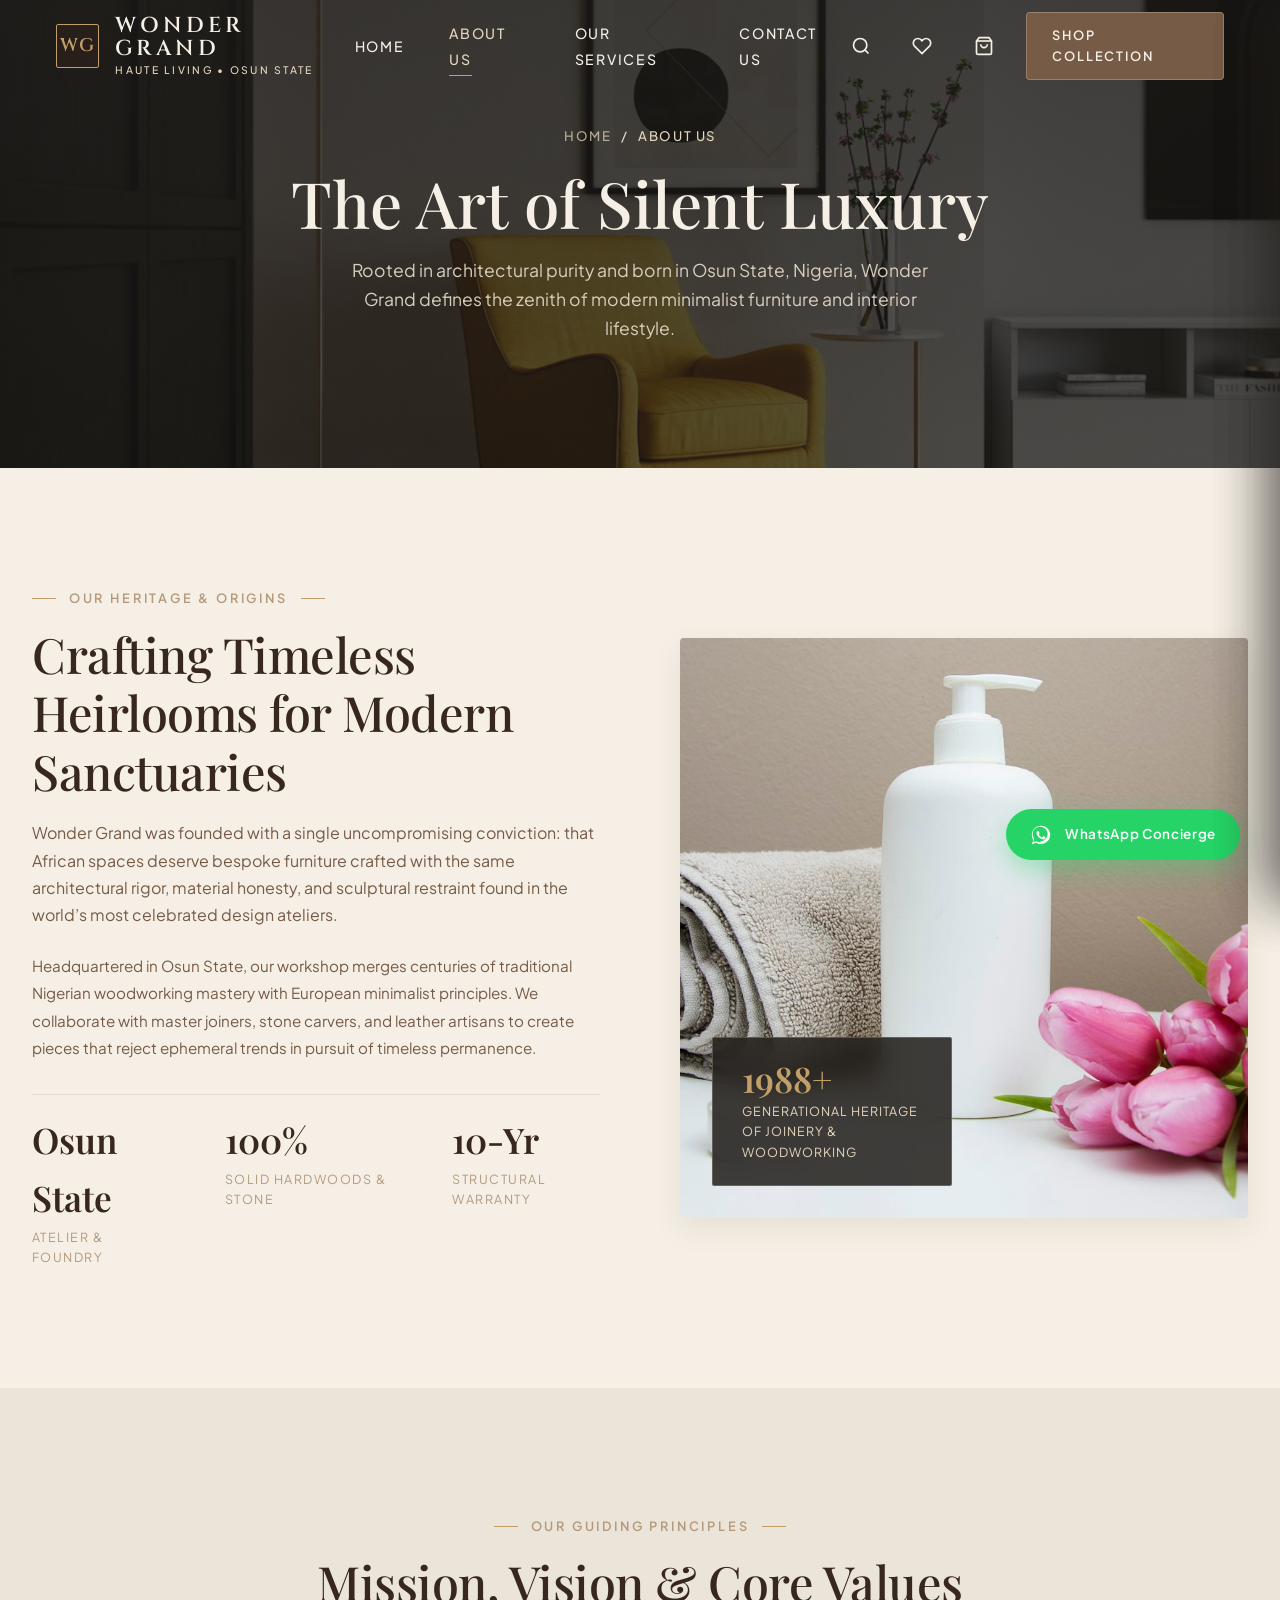
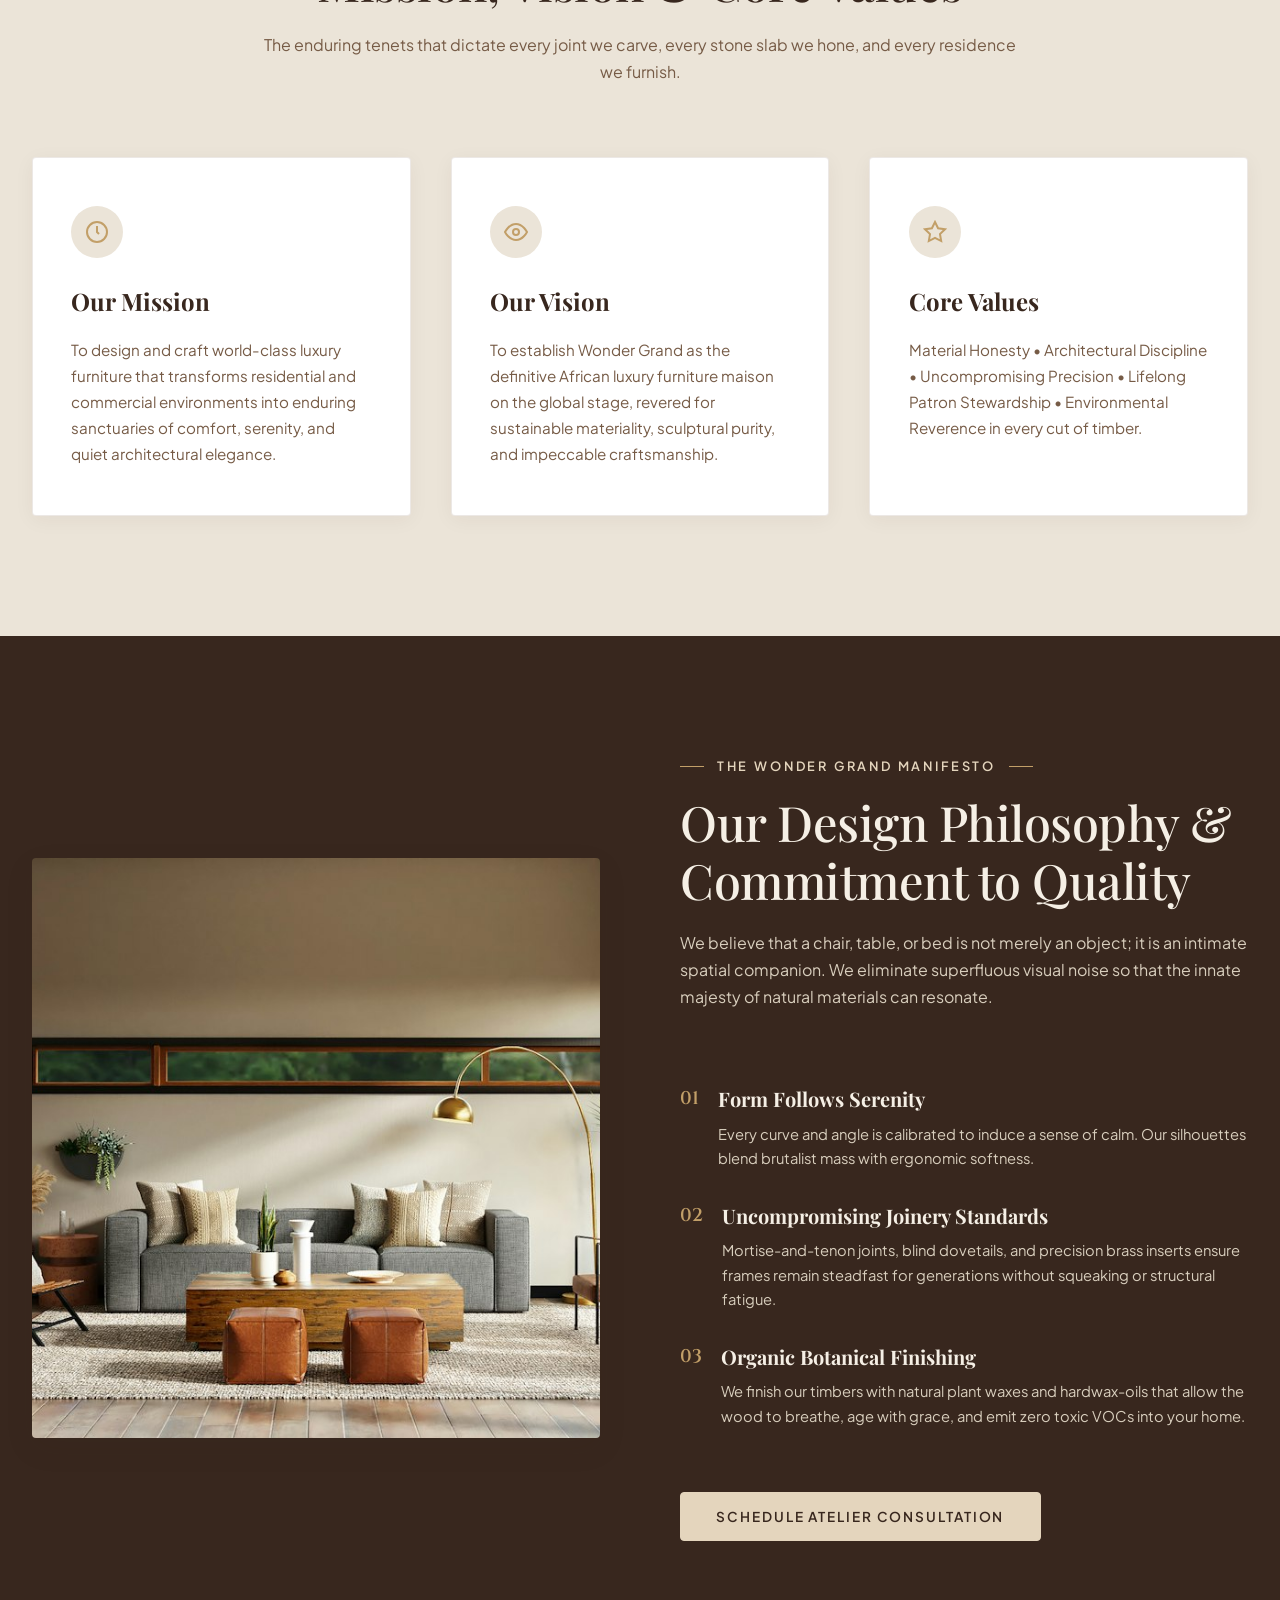
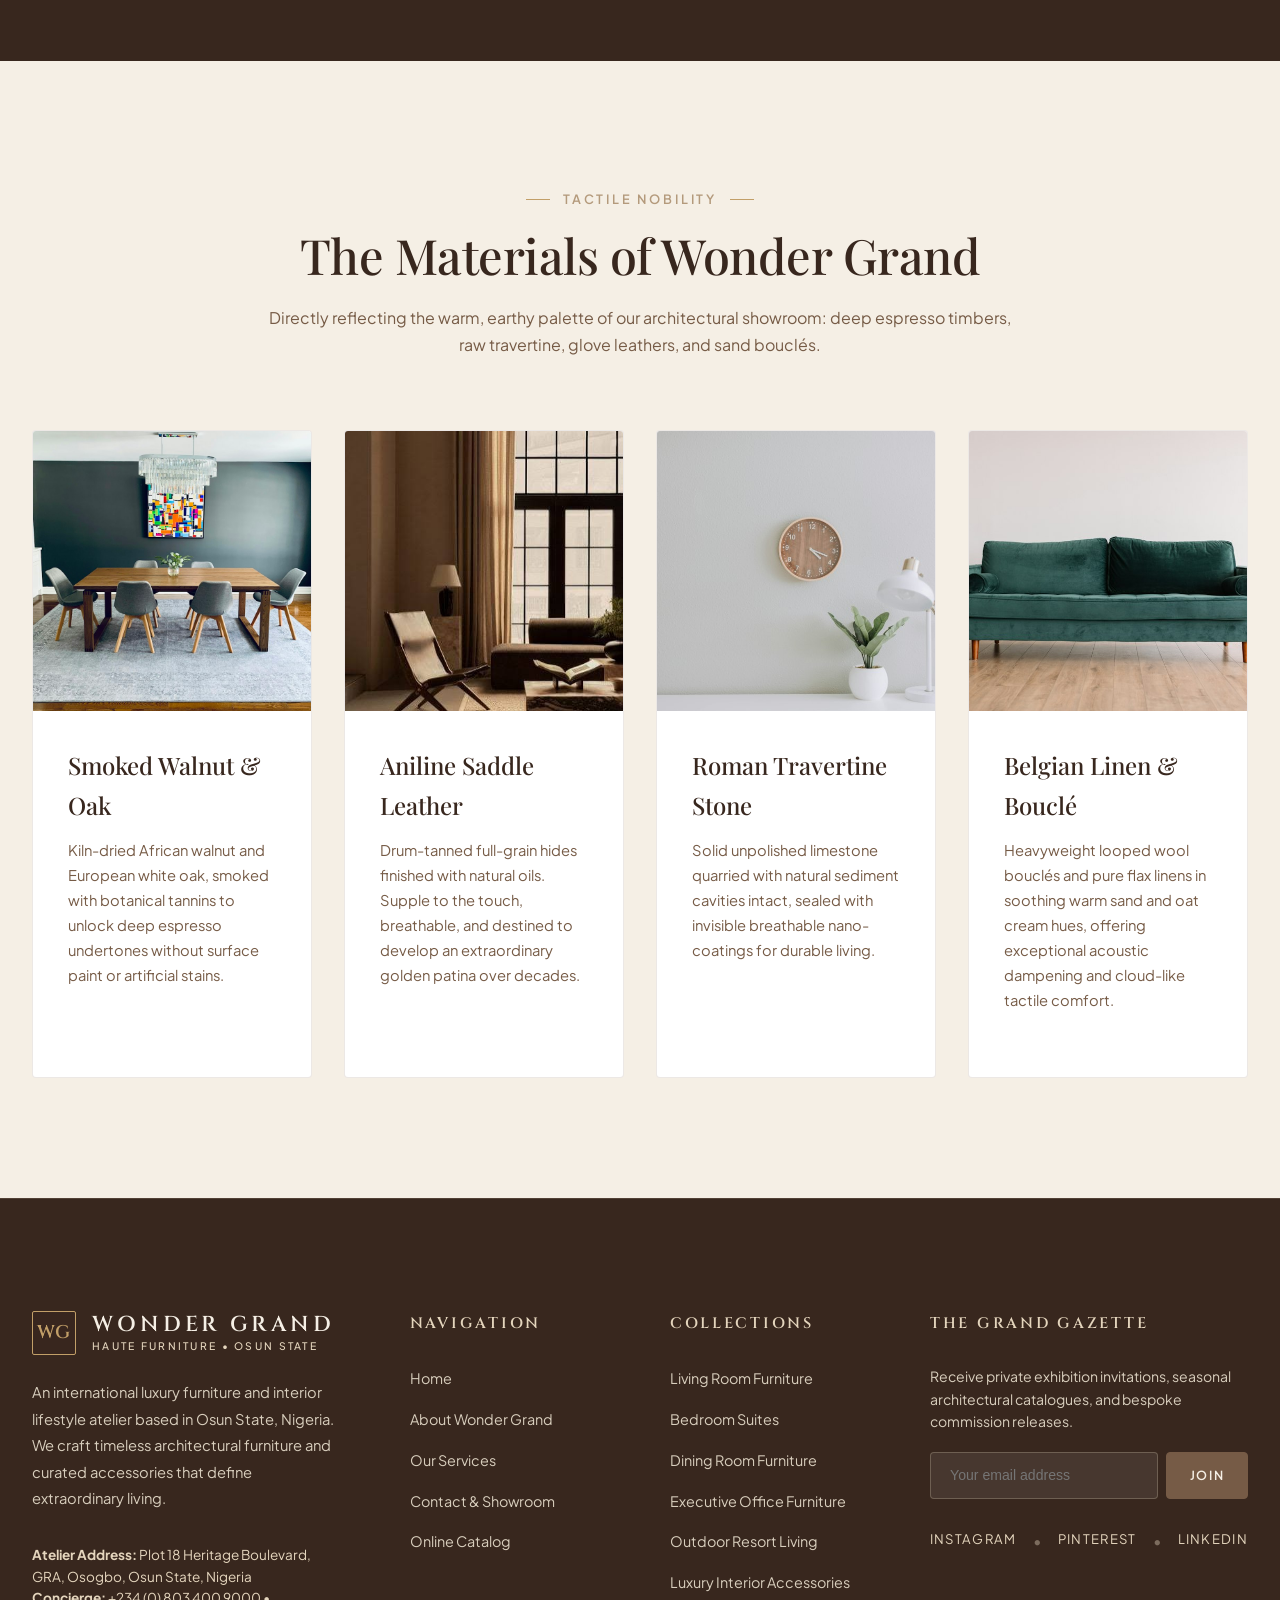
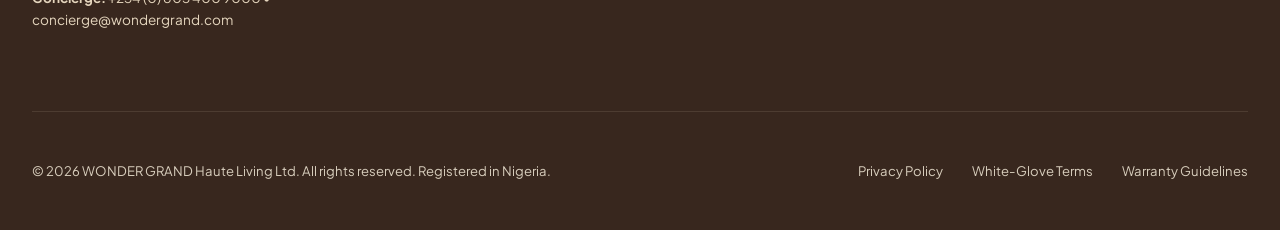
==== about.html @ 96a0f6b9 "Initial commit: Wonder Grand Luxury Furniture Website (Slider Revolution Hero, 4 Pages, Catalog & Ca" ====
<!DOCTYPE html>
<html lang="en">
<head>
  <meta charset="UTF-8">
  <meta name="viewport" content="width=device-width, initial-scale=1.0">
  <title>About Us — WONDER GRAND | Haute Furniture & Architectural Heritage</title>
  <meta name="description" content="Discover the story, heritage, and uncompromising design philosophy of Wonder Grand. Bespoke luxury furniture handcrafted in Osun State, Nigeria.">
  <link rel="preconnect" href="https://fonts.googleapis.com">
  <link rel="preconnect" href="https://fonts.gstatic.com" crossorigin>
  <link href="https://fonts.googleapis.com/css2?family=Cinzel:wght@400;500;600;700&family=Playfair+Display:ital,wght@0,400;0,500;0,600;0,700;1,400&family=Plus+Jakarta+Sans:wght@300;400;500;600;700&display=swap" rel="stylesheet">
  
  <!-- CSS Stylesheets -->
  <link rel="stylesheet" href="assets/css/variables.css">
  <link rel="stylesheet" href="assets/css/main.css">
  <link rel="stylesheet" href="assets/css/slider.css">
  <link rel="stylesheet" href="assets/css/components.css">
</head>
<body>

  <!-- ==========================================================================
       1. STICKY LUXURY NAVIGATION HEADER
       ========================================================================== -->
  <header class="header-main" id="siteHeader">
    <div class="header-inner">
      <!-- Brand Logo / Wordmark -->
      <a href="index.html" class="brand-logo" aria-label="Wonder Grand Luxury Living">
        <div class="brand-monogram">WG</div>
        <div class="brand-text">
          <span class="brand-name">WONDER GRAND</span>
          <span class="brand-sub">HAUTE LIVING • OSUN STATE</span>
        </div>
      </a>

      <!-- Desktop Navigation Links -->
      <nav class="nav-menu" aria-label="Primary Navigation">
        <ul class="nav-links">
          <li><a href="index.html" class="nav-link">Home</a></li>
          <li><a href="about.html" class="nav-link active">About Us</a></li>
          <li><a href="services.html" class="nav-link">Our Services</a></li>
          <li><a href="contact.html" class="nav-link">Contact Us</a></li>
        </ul>
      </nav>

      <!-- Action Utilities -->
      <div class="nav-actions">
        <!-- Search Trigger -->
        <button class="nav-icon-btn open-search-btn" aria-label="Search Collections">
          <svg viewBox="0 0 24 24" width="20" height="20" fill="none" stroke="currentColor" stroke-width="2">
            <circle cx="11" cy="11" r="8"></circle>
            <line x1="21" y1="21" x2="16.65" y2="16.65"></line>
          </svg>
        </button>

        <!-- Wishlist Drawer Trigger -->
        <button class="nav-icon-btn open-wishlist-btn" aria-label="View Wishlist">
          <svg viewBox="0 0 24 24" width="20" height="20" fill="none" stroke="currentColor" stroke-width="2">
            <path d="M20.84 4.61a5.5 5.5 0 0 0-7.78 0L12 5.67l-1.06-1.06a5.5 5.5 0 0 0-7.78 7.78l1.06 1.06L12 21.23l7.78-7.78 1.06-1.06a5.5 5.5 0 0 0 0-7.78z"></path>
          </svg>
          <span class="nav-badge-count wishlist-count-badge">0</span>
        </button>

        <!-- Shopping Cart Drawer Trigger -->
        <button class="nav-icon-btn open-cart-btn" aria-label="View Shopping Cart">
          <svg viewBox="0 0 24 24" width="20" height="20" fill="none" stroke="currentColor" stroke-width="2">
            <path d="M6 2L3 6v14a2 2 0 0 0 2 2h14a2 2 0 0 0 2-2V6l-3-4z"></path>
            <line x1="3" y1="6" x2="21" y2="6"></line>
            <path d="M16 10a4 4 0 0 1-8 0"></path>
          </svg>
          <span class="nav-badge-count cart-count-badge">0</span>
        </button>

        <!-- Shop Collection CTA Button -->
        <a href="index.html#collectionsSection" class="btn-header-cta">
          Shop Collection
        </a>

        <!-- Mobile Menu Toggle Button -->
        <button class="mobile-menu-toggle" aria-label="Toggle Navigation Menu">
          <svg viewBox="0 0 24 24" width="24" height="24" fill="none" stroke="currentColor" stroke-width="2">
            <line x1="3" y1="12" x2="21" y2="12"></line>
            <line x1="3" y1="6" x2="21" y2="6"></line>
            <line x1="3" y1="18" x2="21" y2="18"></line>
          </svg>
        </button>
      </div>
    </div>
  </header>

  <!-- ==========================================================================
       2. EDITORIAL PAGE BANNER
       ========================================================================== -->
  <section class="page-banner">
    <img src="assets/images/about-atelier.jpg" alt="Wonder Grand Interior Design Atelier" class="page-banner-bg">
    <div class="page-banner-overlay"></div>
    <div class="page-banner-content">
      <div class="breadcrumb-nav">
        <a href="index.html">Home</a>
        <span>/</span>
        <span>About Us</span>
      </div>
      <h1 class="page-banner-title">The Art of Silent Luxury</h1>
      <p class="page-banner-desc">
        Rooted in architectural purity and born in Osun State, Nigeria, Wonder Grand defines the zenith of modern minimalist furniture and interior lifestyle.
      </p>
    </div>
  </section>

  <!-- ==========================================================================
       3. OUR BRAND STORY & WHO WE ARE
       ========================================================================== -->
  <section class="section-padding bg-cream">
    <div class="container">
      <div class="split-feature-grid">
        <div class="split-feature-content">
          <span class="section-eyebrow">OUR HERITAGE & ORIGINS</span>
          <h2 class="section-title">Crafting Timeless Heirlooms for Modern Sanctuaries</h2>
          <p class="section-subtitle" style="margin-bottom: 1.5rem;">
            Wonder Grand was founded with a single uncompromising conviction: that African spaces deserve bespoke furniture crafted with the same architectural rigor, material honesty, and sculptural restraint found in the world’s most celebrated design ateliers.
          </p>
          <p style="font-size: 0.95rem; line-height: 1.8; color: var(--text-secondary); margin-bottom: 2rem;">
            Headquartered in Osun State, our workshop merges centuries of traditional Nigerian woodworking mastery with European minimalist principles. We collaborate with master joiners, stone carvers, and leather artisans to create pieces that reject ephemeral trends in pursuit of timeless permanence.
          </p>
          <div style="display: flex; gap: 3rem; padding-top: 1rem; border-top: 1px solid var(--border-light);">
            <div>
              <div style="font-family: var(--font-serif); font-size: 2.2rem; font-weight: 600; color: var(--color-espresso);">Osun State</div>
              <div style="font-size: 0.78rem; text-transform: uppercase; letter-spacing: 0.12em; color: var(--color-taupe);">Atelier & Foundry</div>
            </div>
            <div>
              <div style="font-family: var(--font-serif); font-size: 2.2rem; font-weight: 600; color: var(--color-espresso);">100%</div>
              <div style="font-size: 0.78rem; text-transform: uppercase; letter-spacing: 0.12em; color: var(--color-taupe);">Solid Hardwoods & Stone</div>
            </div>
            <div>
              <div style="font-family: var(--font-serif); font-size: 2.2rem; font-weight: 600; color: var(--color-espresso);">10-Yr</div>
              <div style="font-size: 0.78rem; text-transform: uppercase; letter-spacing: 0.12em; color: var(--color-taupe);">Structural Warranty</div>
            </div>
          </div>
        </div>

        <div class="split-feature-img-box">
          <img src="assets/images/about-craft.jpg" alt="Master Craftsman Working on Solid Timber" class="split-feature-img">
          <div class="feature-floating-badge">
            <div class="badge-number">1988+</div>
            <div class="badge-text">Generational Heritage of Joinery & Woodworking</div>
          </div>
        </div>
      </div>
    </div>
  </section>

  <!-- ==========================================================================
       4. MISSION, VISION & CORE VALUES
       ========================================================================== -->
  <section class="section-padding bg-sand">
    <div class="container">
      <div class="section-header-editorial">
        <span class="section-eyebrow">OUR GUIDING PRINCIPLES</span>
        <h2 class="section-title">Mission, Vision & Core Values</h2>
        <p class="section-subtitle">
          The enduring tenets that dictate every joint we carve, every stone slab we hone, and every residence we furnish.
        </p>
      </div>

      <div style="display: grid; grid-template-columns: repeat(auto-fit, minmax(320px, 1fr)); gap: 2.5rem;">
        <!-- Card 1: Our Mission -->
        <div style="background: var(--bg-card); padding: 3rem 2.4rem; border-radius: var(--radius-sm); border: 1px solid var(--border-light); box-shadow: var(--shadow-subtle);">
          <div style="width: 52px; height: 52px; border-radius: 50%; background: var(--bg-secondary); display: flex; align-items: center; justify-content: center; color: var(--accent-gold); margin-bottom: 1.5rem;">
            <svg viewBox="0 0 24 24" width="24" height="24" fill="none" stroke="currentColor" stroke-width="2">
              <circle cx="12" cy="12" r="10"></circle>
              <polyline points="12 6 12 12 14 14"></polyline>
            </svg>
          </div>
          <h3 style="font-family: var(--font-serif); font-size: 1.5rem; color: var(--color-espresso); margin-bottom: 1rem;">Our Mission</h3>
          <p style="font-size: 0.95rem; line-height: 1.7; color: var(--text-secondary);">
            To design and craft world-class luxury furniture that transforms residential and commercial environments into enduring sanctuaries of comfort, serenity, and quiet architectural elegance.
          </p>
        </div>

        <!-- Card 2: Our Vision -->
        <div style="background: var(--bg-card); padding: 3rem 2.4rem; border-radius: var(--radius-sm); border: 1px solid var(--border-light); box-shadow: var(--shadow-subtle);">
          <div style="width: 52px; height: 52px; border-radius: 50%; background: var(--bg-secondary); display: flex; align-items: center; justify-content: center; color: var(--accent-gold); margin-bottom: 1.5rem;">
            <svg viewBox="0 0 24 24" width="24" height="24" fill="none" stroke="currentColor" stroke-width="2">
              <path d="M1 12s4-8 11-8 11 8 11 8-4 8-11 8-11-8-11-8z"></path>
              <circle cx="12" cy="12" r="3"></circle>
            </svg>
          </div>
          <h3 style="font-family: var(--font-serif); font-size: 1.5rem; color: var(--color-espresso); margin-bottom: 1rem;">Our Vision</h3>
          <p style="font-size: 0.95rem; line-height: 1.7; color: var(--text-secondary);">
            To establish Wonder Grand as the definitive African luxury furniture maison on the global stage, revered for sustainable materiality, sculptural purity, and impeccable craftsmanship.
          </p>
        </div>

        <!-- Card 3: Our Core Values -->
        <div style="background: var(--bg-card); padding: 3rem 2.4rem; border-radius: var(--radius-sm); border: 1px solid var(--border-light); box-shadow: var(--shadow-subtle);">
          <div style="width: 52px; height: 52px; border-radius: 50%; background: var(--bg-secondary); display: flex; align-items: center; justify-content: center; color: var(--accent-gold); margin-bottom: 1.5rem;">
            <svg viewBox="0 0 24 24" width="24" height="24" fill="none" stroke="currentColor" stroke-width="2">
              <polygon points="12 2 15.09 8.26 22 9.27 17 14.14 18.18 21.02 12 17.77 5.82 21.02 7 14.14 2 9.27 8.91 8.26 12 2"></polygon>
            </svg>
          </div>
          <h3 style="font-family: var(--font-serif); font-size: 1.5rem; color: var(--color-espresso); margin-bottom: 1rem;">Core Values</h3>
          <p style="font-size: 0.95rem; line-height: 1.7; color: var(--text-secondary);">
            Material Honesty • Architectural Discipline • Uncompromising Precision • Lifelong Patron Stewardship • Environmental Reverence in every cut of timber.
          </p>
        </div>
      </div>
    </div>
  </section>

  <!-- ==========================================================================
       5. DESIGN PHILOSOPHY & COMMITMENT TO QUALITY
       ========================================================================== -->
  <section class="section-padding bg-espresso">
    <div class="container">
      <div class="split-feature-grid">
        <div class="split-feature-img-box">
          <img src="assets/images/about-materials.jpg" alt="Wonder Grand Natural Material Textures" class="split-feature-img">
        </div>

        <div class="split-feature-content">
          <span class="section-eyebrow" style="color: var(--color-sand);">THE WONDER GRAND MANIFESTO</span>
          <h2 class="section-title" style="color: var(--color-cream);">Our Design Philosophy & Commitment to Quality</h2>
          <p class="section-subtitle" style="color: var(--text-light-muted); margin-bottom: 2rem;">
            We believe that a chair, table, or bed is not merely an object; it is an intimate spatial companion. We eliminate superfluous visual noise so that the innate majesty of natural materials can resonate.
          </p>

          <div class="feature-pillars-list">
            <div class="pillar-item">
              <span class="pillar-num">01</span>
              <div>
                <h4 class="pillar-title" style="color: var(--color-cream);">Form Follows Serenity</h4>
                <p class="pillar-desc" style="color: var(--text-light-muted);">
                  Every curve and angle is calibrated to induce a sense of calm. Our silhouettes blend brutalist mass with ergonomic softness.
                </p>
              </div>
            </div>

            <div class="pillar-item">
              <span class="pillar-num">02</span>
              <div>
                <h4 class="pillar-title" style="color: var(--color-cream);">Uncompromising Joinery Standards</h4>
                <p class="pillar-desc" style="color: var(--text-light-muted);">
                  Mortise-and-tenon joints, blind dovetails, and precision brass inserts ensure frames remain steadfast for generations without squeaking or structural fatigue.
                </p>
              </div>
            </div>

            <div class="pillar-item">
              <span class="pillar-num">03</span>
              <div>
                <h4 class="pillar-title" style="color: var(--color-cream);">Organic Botanical Finishing</h4>
                <p class="pillar-desc" style="color: var(--text-light-muted);">
                  We finish our timbers with natural plant waxes and hardwax-oils that allow the wood to breathe, age with grace, and emit zero toxic VOCs into your home.
                </p>
              </div>
            </div>
          </div>

          <div style="margin-top: 1.5rem;">
            <button class="btn btn-sand trigger-consultation-btn" data-service="Private Atelier Tour & Consultation">
              Schedule Atelier Consultation
            </button>
          </div>
        </div>
      </div>
    </div>
  </section>

  <!-- ==========================================================================
       6. CRAFTSMANSHIP & MATERIALS ATLAS
       ========================================================================== -->
  <section class="section-padding bg-cream">
    <div class="container-wide">
      <div class="section-header-editorial">
        <span class="section-eyebrow">TACTILE NOBILITY</span>
        <h2 class="section-title">The Materials of Wonder Grand</h2>
        <p class="section-subtitle">
          Directly reflecting the warm, earthy palette of our architectural showroom: deep espresso timbers, raw travertine, glove leathers, and sand bouclés.
        </p>
      </div>

      <div style="display: grid; grid-template-columns: repeat(auto-fit, minmax(280px, 1fr)); gap: 2rem;">
        <div class="service-card">
          <div class="service-img-wrap">
            <img src="assets/images/prod-oak-dining-table.jpg" alt="Smoked Walnut & Oak" class="service-img">
          </div>
          <div class="service-body">
            <h3 class="service-title">Smoked Walnut & Oak</h3>
            <p class="service-desc">
              Kiln-dried African walnut and European white oak, smoked with botanical tannins to unlock deep espresso undertones without surface paint or artificial stains.
            </p>
          </div>
        </div>

        <div class="service-card">
          <div class="service-img-wrap">
            <img src="assets/images/wonder-grand-hero-1.jpg" alt="Italian Full-Grain Saddle Leather" class="service-img">
          </div>
          <div class="service-body">
            <h3 class="service-title">Aniline Saddle Leather</h3>
            <p class="service-desc">
              Drum-tanned full-grain hides finished with natural oils. Supple to the touch, breathable, and destined to develop an extraordinary golden patina over decades.
            </p>
          </div>
        </div>

        <div class="service-card">
          <div class="service-img-wrap">
            <img src="assets/images/prod-travertine-table.jpg" alt="Monolithic Roman Travertine" class="service-img">
          </div>
          <div class="service-body">
            <h3 class="service-title">Roman Travertine Stone</h3>
            <p class="service-desc">
              Solid unpolished limestone quarried with natural sediment cavities intact, sealed with invisible breathable nano-coatings for durable living.
            </p>
          </div>
        </div>

        <div class="service-card">
          <div class="service-img-wrap">
            <img src="assets/images/prod-boucle-sofa.jpg" alt="Textural Bouclé & Belgian Linen" class="service-img">
          </div>
          <div class="service-body">
            <h3 class="service-title">Belgian Linen & Bouclé</h3>
            <p class="service-desc">
              Heavyweight looped wool bouclés and pure flax linens in soothing warm sand and oat cream hues, offering exceptional acoustic dampening and cloud-like tactile comfort.
            </p>
          </div>
        </div>
      </div>
    </div>
  </section>

  <!-- ==========================================================================
       7. GLOBAL FOOTER
       ========================================================================== -->
  <footer class="footer-main">
    <div class="container-wide">
      <div class="footer-top">
        <div class="footer-col-brand">
          <a href="index.html" class="brand-logo" style="margin-bottom: 1.5rem;">
            <div class="brand-monogram">WG</div>
            <div class="brand-text">
              <span class="brand-name" style="color: var(--color-cream);">WONDER GRAND</span>
              <span class="brand-sub">HAUTE FURNITURE • OSUN STATE</span>
            </div>
          </a>
          <p class="footer-desc">
            An international luxury furniture and interior lifestyle atelier based in Osun State, Nigeria. We craft timeless architectural furniture and curated accessories that define extraordinary living.
          </p>
          <div style="font-size: 0.85rem; color: var(--color-sand); line-height: 1.6;">
            <strong>Atelier Address:</strong> Plot 18 Heritage Boulevard, GRA, Osogbo, Osun State, Nigeria<br>
            <strong>Concierge:</strong> +234 (0) 803 400 9000 • concierge@wondergrand.com
          </div>
        </div>

        <div>
          <h4 class="footer-heading">Navigation</h4>
          <ul class="footer-links">
            <li><a href="index.html">Home</a></li>
            <li><a href="about.html">About Wonder Grand</a></li>
            <li><a href="services.html">Our Services</a></li>
            <li><a href="contact.html">Contact & Showroom</a></li>
            <li><a href="index.html#collectionsSection">Online Catalog</a></li>
          </ul>
        </div>

        <div>
          <h4 class="footer-heading">Collections</h4>
          <ul class="footer-links">
            <li><a href="index.html#collectionsSection">Living Room Furniture</a></li>
            <li><a href="index.html#collectionsSection">Bedroom Suites</a></li>
            <li><a href="index.html#collectionsSection">Dining Room Furniture</a></li>
            <li><a href="index.html#collectionsSection">Executive Office Furniture</a></li>
            <li><a href="index.html#collectionsSection">Outdoor Resort Living</a></li>
            <li><a href="index.html#collectionsSection">Luxury Interior Accessories</a></li>
          </ul>
        </div>

        <div>
          <h4 class="footer-heading">The Grand Gazette</h4>
          <p style="font-size: 0.88rem; color: var(--text-light-muted); margin-bottom: 1rem; line-height: 1.6;">
            Receive private exhibition invitations, seasonal architectural catalogues, and bespoke commission releases.
          </p>
          <form class="footer-newsletter-form">
            <input type="email" placeholder="Your email address" class="footer-input" required>
            <button type="submit" class="btn btn-sm btn-walnut" style="padding: 0 1.4rem;">Join</button>
          </form>
          <div style="margin-top: 1.8rem; display: flex; gap: 1rem;">
            <a href="https://instagram.com" target="_blank" rel="noopener" style="color: var(--color-sand); font-size: 0.82rem; text-transform: uppercase; letter-spacing: 0.1em;">Instagram</a>
            <span style="color: rgba(228, 213, 189, 0.4);">•</span>
            <a href="https://pinterest.com" target="_blank" rel="noopener" style="color: var(--color-sand); font-size: 0.82rem; text-transform: uppercase; letter-spacing: 0.1em;">Pinterest</a>
            <span style="color: rgba(228, 213, 189, 0.4);">•</span>
            <a href="https://linkedin.com" target="_blank" rel="noopener" style="color: var(--color-sand); font-size: 0.82rem; text-transform: uppercase; letter-spacing: 0.1em;">LinkedIn</a>
          </div>
        </div>
      </div>

      <div class="footer-bottom">
        <div>
          © 2026 WONDER GRAND Haute Living Ltd. All rights reserved. Registered in Nigeria.
        </div>
        <div style="display: flex; gap: 1.8rem;">
          <a href="#" style="color: var(--text-light-muted);">Privacy Policy</a>
          <a href="#" style="color: var(--text-light-muted);">White-Glove Terms</a>
          <a href="#" style="color: var(--text-light-muted);">Warranty Guidelines</a>
        </div>
      </div>
    </div>
  </footer>

  <!-- ==========================================================================
       SHARED DRAWERS & MODALS
       ========================================================================== -->
  <!-- Cart Drawer -->
  <div class="slide-drawer" id="cartDrawer" aria-label="Shopping Cart Drawer">
    <div class="drawer-header">
      <h3 class="drawer-title">Curated Cart</h3>
      <button class="close-drawer-btn" aria-label="Close cart">&times;</button>
    </div>
    <div class="drawer-body">
      <div class="drawer-empty-state" id="cartEmptyState">
        <svg class="empty-icon" viewBox="0 0 24 24" fill="none" stroke="currentColor" stroke-width="1.5">
          <path d="M6 2L3 6v14a2 2 0 0 0 2 2h14a2 2 0 0 0 2-2V6l-3-4z"></path>
          <line x1="3" y1="6" x2="21" y2="6"></line>
        </svg>
        <h4 class="empty-title">Your Collection is Empty</h4>
        <p class="empty-sub">Explore our handcrafted furniture to curate your architectural sanctuary.</p>
        <a href="index.html#collectionsSection" class="btn btn-sm btn-walnut">Explore Portfolio</a>
      </div>
      <div id="cartItemsList"></div>
    </div>
    <div class="drawer-footer" id="cartDrawerFooter">
      <div class="summary-row">
        <span>Subtotal</span>
        <span id="cartSubtotalAmount">₦0</span>
      </div>
      <div class="summary-row">
        <span>Delivery (Osun & Nationwide)</span>
        <span id="cartDeliveryFee">₦45,000</span>
      </div>
      <div class="summary-row total-row">
        <span>Estimated Investment</span>
        <span id="cartTotalAmount">₦0</span>
      </div>
      <button class="btn btn-espresso w-100" id="proceedToCheckoutBtn" style="width: 100%;">
        Proceed to Private Checkout
      </button>
    </div>
  </div>

  <!-- Wishlist Drawer -->
  <div class="slide-drawer" id="wishlistDrawer" aria-label="Wishlist Drawer">
    <div class="drawer-header">
      <h3 class="drawer-title">Private Wishlist</h3>
      <button class="close-drawer-btn" aria-label="Close wishlist">&times;</button>
    </div>
    <div class="drawer-body">
      <div class="drawer-empty-state" id="wishlistEmptyState">
        <svg class="empty-icon" viewBox="0 0 24 24" fill="none" stroke="currentColor" stroke-width="1.5">
          <path d="M20.84 4.61a5.5 5.5 0 0 0-7.78 0L12 5.67l-1.06-1.06a5.5 5.5 0 0 0-7.78 7.78l1.06 1.06L12 21.23l7.78-7.78 1.06-1.06a5.5 5.5 0 0 0 0-7.78z"></path>
        </svg>
        <h4 class="empty-title">No Saved Masterpieces</h4>
        <p class="empty-sub">Save your favorite furniture pieces to review with your architect or interior designer.</p>
      </div>
      <div id="wishlistItemsList"></div>
    </div>
  </div>

  <div class="drawer-backdrop" id="drawerBackdrop"></div>

  <!-- Mobile Nav -->
  <div class="slide-drawer" id="mobileNavDrawer" style="max-width: 340px;">
    <div class="drawer-header">
      <div class="brand-text">
        <span class="brand-name" style="font-size: 1.15rem;">WONDER GRAND</span>
        <span class="brand-sub">OSUN STATE</span>
      </div>
      <button class="close-drawer-btn" id="closeMobileNavBtn" aria-label="Close Menu">&times;</button>
    </div>
    <div class="drawer-body" style="padding-top: 2rem;">
      <ul style="list-style: none; display: flex; flex-direction: column; gap: 1.6rem;">
        <li><a href="index.html" style="font-family: var(--font-serif); font-size: 1.4rem; color: var(--color-espresso); font-weight: 500;">Home</a></li>
        <li><a href="about.html" style="font-family: var(--font-serif); font-size: 1.4rem; color: var(--color-espresso); font-weight: 500;">About Us</a></li>
        <li><a href="services.html" style="font-family: var(--font-serif); font-size: 1.4rem; color: var(--color-espresso); font-weight: 500;">Our Services</a></li>
        <li><a href="contact.html" style="font-family: var(--font-serif); font-size: 1.4rem; color: var(--color-espresso); font-weight: 500;">Contact Us</a></li>
        <li><a href="index.html#collectionsSection" style="font-family: var(--font-serif); font-size: 1.4rem; color: var(--color-walnut); font-weight: 500;">Browse Catalog</a></li>
      </ul>
      <div style="margin-top: 3rem; padding-top: 2rem; border-top: 1px solid var(--border-light);">
        <p style="font-size: 0.85rem; color: var(--text-muted); margin-bottom: 1rem;">Showroom Concierge:</p>
        <a href="tel:+2348034009000" style="display: block; font-weight: 600; color: var(--color-espresso); margin-bottom: 0.5rem;">+234 (0) 803 400 9000</a>
        <a href="mailto:concierge@wondergrand.com" style="display: block; font-size: 0.85rem; color: var(--color-walnut);">concierge@wondergrand.com</a>
      </div>
    </div>
  </div>

  <!-- Search Overlay -->
  <div class="search-overlay" id="searchOverlay">
    <button class="close-search-btn" id="closeSearchBtn" aria-label="Close Search">&times;</button>
    <div class="search-container-inner">
      <span class="section-eyebrow" style="color: var(--color-sand);">SEARCH CATALOG</span>
      <input type="text" id="searchInput" class="search-input-field" placeholder="Search by name, wood, leather, stone..." autocomplete="off">
      <div class="search-results-list" id="searchResultsList"></div>
    </div>
  </div>

  <!-- Quick View Modal -->
  <div class="modal-overlay" id="quickViewModal">
    <div class="modal-card">
      <button class="close-modal-btn" aria-label="Close Quick View">&times;</button>
      <div class="modal-content-inner"></div>
    </div>
  </div>

  <!-- Checkout Modal -->
  <div class="modal-overlay" id="checkoutModal">
    <div class="modal-card" style="max-width: 780px;">
      <button class="close-modal-btn" aria-label="Close Checkout">&times;</button>
      <div class="form-grid-modal">
        <div class="form-header-modal">
          <span class="section-eyebrow">ORDER FINALIZATION</span>
          <h2 class="form-title-modal">Private Client Checkout</h2>
          <p class="form-sub-modal">Complete your acquisition details for bespoke white-glove dispatch.</p>
        </div>
        <div class="checkout-summary-box">
          <h4 style="font-family: var(--font-serif); font-size: 1.15rem; margin-bottom: 0.8rem; color: var(--color-espresso);">Acquisition Summary</h4>
          <div id="checkoutSummaryItems"></div>
          <div class="summary-row" style="margin-top: 0.8rem;">
            <span>Subtotal:</span>
            <span id="checkoutSubtotal">₦0</span>
          </div>
          <div class="summary-row">
            <span>White-Glove Delivery & Assembly:</span>
            <span id="checkoutDelivery">₦45,000</span>
          </div>
          <div class="summary-row total-row" style="margin-bottom: 0;">
            <span>Total Investment:</span>
            <span id="checkoutTotal">₦0</span>
          </div>
        </div>
        <form id="checkoutForm">
          <div class="form-row-2">
            <div class="form-group">
              <label class="form-label">Full Name *</label>
              <input type="text" name="fullName" class="form-input" required placeholder="e.g. Chief Adeleke Johnson">
            </div>
            <div class="form-group">
              <label class="form-label">Email Address *</label>
              <input type="email" name="email" class="form-input" required placeholder="adeleke@domain.com">
            </div>
          </div>
          <div class="form-row-2">
            <div class="form-group">
              <label class="form-label">Phone / WhatsApp *</label>
              <input type="tel" name="phone" class="form-input" required placeholder="+234 803 000 0000">
            </div>
            <div class="form-group">
              <label class="form-label">Delivery Destination (City / State) *</label>
              <select name="city" class="form-select" required>
                <option value="Osogbo, Osun State">Osogbo (Osun State)</option>
                <option value="Ile-Ife, Osun State">Ile-Ife (Osun State)</option>
                <option value="Ilesa, Osun State">Ilesa (Osun State)</option>
                <option value="Ede, Osun State">Ede (Osun State)</option>
                <option value="Lagos State (Ikoyi, VI, Lekki, Ikeja)">Lagos State (White-Glove Transit)</option>
                <option value="Abuja FCT (Maitama, Asokoro, Guzape)">Abuja FCT (White-Glove Transit)</option>
                <option value="Ibadan, Oyo State">Ibadan, Oyo State</option>
                <option value="Other Nigerian State (Atelier Transit)">Other Nigerian State</option>
              </select>
            </div>
          </div>
          <div class="form-group">
            <label class="form-label">Street / Estate Address *</label>
            <input type="text" name="address" class="form-input" required placeholder="House number, Street name, Estate / Landmark">
          </div>
          <button type="submit" class="btn btn-espresso w-100" style="width: 100%; margin-top: 1rem;">
            Confirm Acquisition Order
          </button>
        </form>
      </div>
    </div>
  </div>

  <!-- Order Success Modal -->
  <div class="modal-overlay" id="orderSuccessModal">
    <div class="modal-card" style="max-width: 600px; text-align: center; padding: 3.5rem 2.5rem;">
      <button class="close-modal-btn" aria-label="Close Confirmation">&times;</button>
      <div style="width: 70px; height: 70px; border-radius: 50%; background: var(--bg-secondary); border: 2px solid var(--accent-gold); display: flex; align-items: center; justify-content: center; margin: 0 auto 1.5rem; color: var(--accent-gold);">
        <svg viewBox="0 0 24 24" width="36" height="36" fill="none" stroke="currentColor" stroke-width="2">
          <polyline points="20 6 9 17 4 12"></polyline>
        </svg>
      </div>
      <span class="section-eyebrow">ACQUISITION RECEIVED</span>
      <h2 style="font-family: var(--font-serif); font-size: 2.2rem; color: var(--color-espresso); margin-bottom: 0.8rem;">
        Thank You, <span id="orderSuccessName">Esteemed Client</span>
      </h2>
      <p style="color: var(--text-secondary); line-height: 1.7; margin-bottom: 2rem;">
        Your acquisition order reference is <strong id="orderSuccessRef" style="color: var(--color-espresso); letter-spacing: 0.05em;">WG-109244</strong>. Total amount: <strong id="orderSuccessTotal">₦0</strong> for delivery to <span id="orderSuccessCity">Osun State</span>. Our showroom manager will contact you momentarily with dispatch scheduling and invoice confirmation.
      </p>
      <button class="btn btn-espresso close-modal-btn">Return to Showroom</button>
    </div>
  </div>

  <!-- Consultation Modal -->
  <div class="modal-overlay" id="enquiryModal">
    <div class="modal-card" style="max-width: 680px;">
      <button class="close-modal-btn" aria-label="Close Consultation">&times;</button>
      <div class="form-grid-modal">
        <div class="form-header-modal">
          <span class="section-eyebrow">BESPOKE ATELIER</span>
          <h2 class="form-title-modal">Private Consultation</h2>
          <p class="form-sub-modal">Meet with our architectural design team in Osun State or schedule an on-site residence consultation.</p>
        </div>
        <form id="consultationForm">
          <div class="form-row-2">
            <div class="form-group">
              <label class="form-label">Your Name *</label>
              <input type="text" name="name" class="form-input" required placeholder="Architect / Client Name">
            </div>
            <div class="form-group">
              <label class="form-label">Phone / WhatsApp *</label>
              <input type="tel" name="phone" class="form-input" required placeholder="+234 803 000 0000">
            </div>
          </div>
          <div class="form-group">
            <label class="form-label">Service Required *</label>
            <select name="serviceType" class="form-select" required>
              <option value="Bespoke Furniture Commission">Custom Furniture Design & Commission</option>
              <option value="Interior Design and Styling">Comprehensive Interior Design & Styling</option>
              <option value="Private Showroom Tour">Private Osun State Showroom Tour</option>
              <option value="Architectural Blueprint Consultation">Architectural Blueprint & Sourcing Consultation</option>
              <option value="Luxury Interior Accessories">Curated Accessories & Lighting Package</option>
            </select>
          </div>
          <div class="form-group">
            <label class="form-label">Project Details / Vision</label>
            <textarea name="notes" class="form-textarea" rows="4" placeholder="Describe your room dimensions, aesthetic preferences, timeline, or wood finishes..."></textarea>
          </div>
          <button type="submit" class="btn btn-espresso w-100" style="width: 100%;">
            Send Consultation Request
          </button>
        </form>
      </div>
    </div>
  </div>

  <!-- WhatsApp Floater -->
  <a href="https://wa.me/2348034009000?text=Hello%20Wonder%20Grand,%20I%20would%20like%20to%20learn%20more%20about%20your%20brand%20story%20and%20craftsmanship." target="_blank" rel="noopener" class="whatsapp-floater" aria-label="Chat on WhatsApp with Showroom Concierge">
    <svg viewBox="0 0 24 24" width="22" height="22" fill="currentColor">
      <path d="M12.031 2C6.495 2 2 6.495 2 12.031c0 1.968.568 3.864 1.644 5.485L2 22l4.63-1.602c1.56.96 3.376 1.467 5.401 1.467 5.536 0 10.031-4.495 10.031-10.034C22.062 6.495 17.567 2 12.031 2zm0 18.232c-1.748 0-3.376-.484-4.783-1.321l-.343-.205-3.529 1.222 1.246-3.44-.224-.356c-.955-1.523-1.46-3.298-1.46-5.099 0-4.484 3.65-8.134 8.135-8.134 4.485 0 8.135 3.65 8.135 8.134 0 4.485-3.65 8.134-8.135 8.134zm4.462-6.103c-.244-.122-1.446-.714-1.67-.796-.224-.082-.387-.122-.55.122-.163.244-.63 0.796-.773.959-.143.163-.285.184-.53.061-.244-.122-1.03-.38-1.962-1.21-.726-.647-1.216-1.447-1.359-1.691-.143-.244-.015-.376.107-.498.11-.11.244-.285.367-.428.122-.143.163-.244.244-.407.082-.163.041-.306-.02-.428-.061-.122-.55-1.326-.754-1.815-.199-.477-.4-.412-.55-.42-.142-.008-.306-.01-.469-.01-.163 0-.428.061-.652.306-.224.244-.856.836-.856 2.039s.876 2.365 1 2.529c.122.163 1.724 2.632 4.176 3.69 2.453 1.059 2.453.706 2.894.665.441-.041 1.446-.591 1.65-1.162.204-.571.204-1.06.143-1.162-.061-.102-.224-.163-.469-.285z"/>
    </svg>
    <span>WhatsApp Concierge</span>
  </a>

  <!-- JavaScript Libraries -->
  <script src="assets/js/data.js"></script>
  <script src="assets/js/cart.js"></script>
  <script src="assets/js/main.js"></script>
</body>
</html>
---- assets/css/variables.css ----
/**
 * WONDER GRAND — LUXURY FURNITURE & INTERIOR ATELIER
 * Brand Identity & Design System Tokens
 * Location: Osun State, Nigeria
 * Palette extracted from authentic architectural reference image
 */

:root {
  /* ==========================================================================
     CORE BRAND PALETTE
     ========================================================================== */
  --color-espresso: #38271E;        /* Primary Deep Brown / Headers & Dark Surfaces */
  --color-walnut: #765B46;          /* Mid-tone Warm Walnut / Accents & Badges */
  --color-taupe: #B49A7C;           /* Architectural Warm Taupe / Subtext & Borders */
  --color-sand: #E4D5BD;            /* Sand Beige / Muted Backgrounds & Hover Highlights */
  --color-cream: #F5EFE5;           /* Cream White / Primary Light Background */
  --color-soft-black: #211E1B;      /* Soft Charcoal Black / High-contrast elements */

  /* Neutral Surface Elevations */
  --bg-primary: #F5EFE5;            /* Main page background */
  --bg-secondary: #EBE4D8;          /* Alternate section background */
  --bg-card: #FFFFFF;               /* Elevated product cards */
  --bg-card-warm: #FAF7F2;          /* Subtle warm card surface */
  --bg-dark: #211E1B;               /* Dark dramatic sections */
  --bg-espresso: #38271E;           /* Deep luxury brand sections */
  --bg-overlay: rgba(33, 30, 27, 0.45); /* Cinematic image scrim */
  --bg-overlay-heavy: rgba(33, 30, 27, 0.72);

  /* Typography Colors */
  --text-primary: #38271E;          /* Deep espresso readable text */
  --text-secondary: #765B46;        /* Warm walnut secondary text */
  --text-muted: #8E7A69;            /* Soft muted metadata */
  --text-light: #F5EFE5;            /* Cream text on dark surfaces */
  --text-light-muted: #D8CEBD;      /* Taupe-cream text on dark surfaces */

  /* Accent & Gold Touches */
  --accent-gold: #C29F68;           /* Subtle champagne gold */
  --accent-gold-hover: #D5B17B;
  --accent-gold-subtle: rgba(194, 159, 104, 0.18);
  --accent-bronze: #8C6239;

  /* Borders & Rules */
  --border-light: rgba(118, 91, 70, 0.14);
  --border-medium: rgba(118, 91, 70, 0.28);
  --border-accent: rgba(194, 159, 104, 0.35);
  --border-dark: rgba(245, 239, 229, 0.12);

  /* ==========================================================================
     TYPOGRAPHY
     ========================================================================== */
  --font-serif: 'Playfair Display', 'Cormorant Garamond', Georgia, serif;
  --font-display: 'Cinzel', 'Playfair Display', serif;
  --font-sans: 'Plus Jakarta Sans', -apple-system, BlinkMacSystemFont, 'Segoe UI', Roboto, sans-serif;

  /* ==========================================================================
     SHADOWS & ELEVATION
     ========================================================================== */
  --shadow-subtle: 0 4px 20px rgba(56, 39, 30, 0.05);
  --shadow-card: 0 10px 30px rgba(56, 39, 30, 0.08);
  --shadow-hover: 0 20px 45px rgba(56, 39, 30, 0.14);
  --shadow-drawer: -10px 0 50px rgba(33, 30, 27, 0.3);
  --shadow-modal: 0 25px 70px rgba(33, 30, 27, 0.35);

  /* ==========================================================================
     TRANSITIONS & EASINGS
     ========================================================================== */
  --transition-fast: 0.2s cubic-bezier(0.16, 1, 0.3, 1);
  --transition-normal: 0.4s cubic-bezier(0.16, 1, 0.3, 1);
  --transition-smooth: 0.6s cubic-bezier(0.16, 1, 0.3, 1);
  --transition-cinematic: 1.2s cubic-bezier(0.22, 1, 0.36, 1);

  /* ==========================================================================
     SPACING & LAYOUT
     ========================================================================== */
  --container-max: 1360px;
  --container-wide: 1520px;
  --header-height: 92px;
  --header-height-scrolled: 74px;
  --radius-xs: 2px;
  --radius-sm: 4px;
  --radius-md: 8px;
  --radius-lg: 16px;
  --radius-pill: 9999px;
}
---- assets/css/main.css ----
/**
 * WONDER GRAND — CORE LAYOUT, SECTIONS & TYPOGRAPHY
 * Osun State, Nigeria
 */

@import url('https://fonts.googleapis.com/css2?family=Cinzel:wght@400;500;600;700&family=Playfair+Display:ital,wght@0,400;0,500;0,600;0,700;1,400&family=Plus+Jakarta+Sans:wght@300;400;500;600;700&display=swap');

/* ==========================================================================
   CSS RESET & BASE STYLES
   ========================================================================== */
*, *::before, *::after {
  box-sizing: border-box;
  margin: 0;
  padding: 0;
}

html {
  font-size: 16px;
  scroll-behavior: smooth;
  -webkit-font-smoothing: antialiased;
  -moz-osx-font-smoothing: grayscale;
}

body {
  font-family: var(--font-sans);
  background-color: var(--bg-primary);
  color: var(--text-primary);
  line-height: 1.65;
  overflow-x: hidden;
}

body.drawer-open,
body.modal-open {
  overflow: hidden;
}

img {
  max-width: 100%;
  height: auto;
  display: block;
}

a {
  color: inherit;
  text-decoration: none;
}

/* ==========================================================================
   CONTAINER & LAYOUT UTILITIES
   ========================================================================== */
.container {
  width: 100%;
  max-width: var(--container-max);
  margin-left: auto;
  margin-right: auto;
  padding-left: 2rem;
  padding-right: 2rem;
}

.container-wide {
  width: 100%;
  max-width: var(--container-wide);
  margin-left: auto;
  margin-right: auto;
  padding-left: 2rem;
  padding-right: 2rem;
}

.section-padding {
  padding-top: 7.5rem;
  padding-bottom: 7.5rem;
}

.section-padding-sm {
  padding-top: 4.5rem;
  padding-bottom: 4.5rem;
}

.bg-cream {
  background-color: var(--color-cream);
}

.bg-sand {
  background-color: var(--bg-secondary);
}

.bg-espresso {
  background-color: var(--color-espresso);
  color: var(--color-cream);
}

.bg-soft-black {
  background-color: var(--color-soft-black);
  color: var(--color-cream);
}

/* ==========================================================================
   SECTION HEADINGS & EDITORIAL TYPOGRAPHY
   ========================================================================== */
.section-header-editorial {
  text-align: center;
  max-width: 760px;
  margin: 0 auto 4.5rem;
}

.section-eyebrow {
  display: inline-flex;
  align-items: center;
  gap: 0.8rem;
  font-family: var(--font-sans);
  font-size: 0.8rem;
  font-weight: 600;
  letter-spacing: 0.22em;
  text-transform: uppercase;
  color: var(--color-taupe);
  margin-bottom: 1rem;
}

.bg-espresso .section-eyebrow,
.bg-soft-black .section-eyebrow {
  color: var(--color-sand);
}

.section-eyebrow::before,
.section-eyebrow::after {
  content: '';
  display: inline-block;
  width: 24px;
  height: 1px;
  background-color: var(--accent-gold);
}

.section-title {
  font-family: var(--font-serif);
  font-size: clamp(2.2rem, 3.8vw, 3.5rem);
  font-weight: 500;
  line-height: 1.2;
  letter-spacing: -0.01em;
  color: var(--color-espresso);
  margin-bottom: 1.2rem;
}

.bg-espresso .section-title,
.bg-soft-black .section-title {
  color: var(--color-cream);
}

.section-subtitle {
  font-size: clamp(1rem, 1.2vw, 1.15rem);
  color: var(--text-secondary);
  line-height: 1.7;
}

.bg-espresso .section-subtitle,
.bg-soft-black .section-subtitle {
  color: var(--text-light-muted);
}

/* ==========================================================================
   PAGE HERO BANNERS (FOR ABOUT, SERVICES, CONTACT)
   ========================================================================== */
.page-banner {
  position: relative;
  height: 52vh;
  min-height: 420px;
  display: flex;
  align-items: center;
  justify-content: center;
  background-color: var(--color-espresso);
  overflow: hidden;
  text-align: center;
}

.page-banner-bg {
  position: absolute;
  inset: 0;
  width: 100%;
  height: 100%;
  object-fit: cover;
  filter: brightness(0.65) contrast(1.05);
}

.page-banner-overlay {
  position: absolute;
  inset: 0;
  background: linear-gradient(180deg, rgba(33, 30, 27, 0.75) 0%, rgba(33, 30, 27, 0.6) 100%);
}

.page-banner-content {
  position: relative;
  z-index: 2;
  color: var(--color-cream);
  max-width: 800px;
  padding: 0 1.5rem;
}

.page-banner-title {
  font-family: var(--font-serif);
  font-size: clamp(2.5rem, 5vw, 4.2rem);
  font-weight: 500;
  line-height: 1.15;
  margin-bottom: 1rem;
}

.page-banner-desc {
  font-size: 1.1rem;
  color: var(--text-light-muted);
  max-width: 620px;
  margin: 0 auto;
}

.breadcrumb-nav {
  display: flex;
  align-items: center;
  justify-content: center;
  gap: 0.6rem;
  font-size: 0.82rem;
  font-weight: 500;
  letter-spacing: 0.12em;
  text-transform: uppercase;
  color: var(--color-sand);
  margin-bottom: 1.2rem;
}

.breadcrumb-nav a {
  opacity: 0.75;
  transition: opacity var(--transition-fast);
}

.breadcrumb-nav a:hover {
  opacity: 1;
}

/* ==========================================================================
   STORY & CRAFTSMANSHIP SPLIT SECTIONS
   ========================================================================== */
.split-feature-grid {
  display: grid;
  grid-template-columns: 1fr 1fr;
  gap: 5rem;
  align-items: center;
}

.split-feature-img-box {
  position: relative;
  border-radius: var(--radius-sm);
  overflow: hidden;
  box-shadow: var(--shadow-card);
}

.split-feature-img {
  width: 100%;
  height: 580px;
  object-fit: cover;
  transition: transform var(--transition-smooth);
}

.split-feature-img-box:hover .split-feature-img {
  transform: scale(1.03);
}

.feature-floating-badge {
  position: absolute;
  bottom: 2rem;
  left: 2rem;
  background: rgba(33, 30, 27, 0.85);
  backdrop-filter: blur(12px);
  padding: 1.4rem 1.8rem;
  border-radius: var(--radius-xs);
  border: 1px solid rgba(228, 213, 189, 0.25);
  color: var(--color-cream);
  max-width: 240px;
}

.badge-number {
  font-family: var(--font-serif);
  font-size: 2.2rem;
  font-weight: 600;
  color: var(--accent-gold);
  line-height: 1;
  margin-bottom: 0.3rem;
}

.badge-text {
  font-size: 0.78rem;
  letter-spacing: 0.08em;
  text-transform: uppercase;
  color: var(--color-sand);
}

.split-feature-content {
  display: flex;
  flex-direction: column;
}

.feature-pillars-list {
  display: flex;
  flex-direction: column;
  gap: 1.8rem;
  margin: 2.5rem 0;
}

.pillar-item {
  display: flex;
  gap: 1.2rem;
}

.pillar-num {
  font-family: var(--font-display);
  font-size: 1.15rem;
  color: var(--accent-gold);
  font-weight: 600;
  margin-top: 2px;
}

.pillar-title {
  font-family: var(--font-serif);
  font-size: 1.25rem;
  color: var(--color-espresso);
  margin-bottom: 0.4rem;
}

.pillar-desc {
  font-size: 0.92rem;
  color: var(--text-secondary);
  line-height: 1.65;
}

/* ==========================================================================
   SERVICES GRID & CARDS
   ========================================================================== */
.services-card-grid {
  display: grid;
  grid-template-columns: repeat(3, 1fr);
  gap: 2.5rem;
}

.service-card {
  background-color: var(--bg-card);
  border: 1px solid var(--border-light);
  border-radius: var(--radius-sm);
  overflow: hidden;
  transition: all var(--transition-normal);
  display: flex;
  flex-direction: column;
}

.service-card:hover {
  transform: translateY(-8px);
  box-shadow: var(--shadow-hover);
  border-color: var(--border-medium);
}

.service-img-wrap {
  width: 100%;
  height: 280px;
  overflow: hidden;
  position: relative;
}

.service-img {
  width: 100%;
  height: 100%;
  object-fit: cover;
  transition: transform var(--transition-smooth);
}

.service-card:hover .service-img {
  transform: scale(1.08);
}

.service-body {
  padding: 2.2rem;
  display: flex;
  flex-direction: column;
  flex: 1;
}

.service-title {
  font-family: var(--font-serif);
  font-size: 1.5rem;
  font-weight: 500;
  color: var(--color-espresso);
  margin-bottom: 0.8rem;
}

.service-desc {
  font-size: 0.92rem;
  line-height: 1.7;
  color: var(--text-secondary);
  margin-bottom: 1.8rem;
  flex: 1;
}

/* ==========================================================================
   CONTACT SECTION & LOCATION SPOTLIGHT
   ========================================================================== */
.contact-layout-grid {
  display: grid;
  grid-template-columns: 1.1fr 1fr;
  gap: 5rem;
}

.contact-info-cards {
  display: flex;
  flex-direction: column;
  gap: 1.8rem;
  margin-bottom: 3rem;
}

.contact-card-item {
  display: flex;
  align-items: flex-start;
  gap: 1.4rem;
  padding: 1.6rem;
  background-color: var(--bg-card);
  border: 1px solid var(--border-light);
  border-radius: var(--radius-sm);
}

.contact-icon-box {
  width: 48px;
  height: 48px;
  border-radius: 50%;
  background-color: var(--bg-secondary);
  display: flex;
  align-items: center;
  justify-content: center;
  color: var(--color-walnut);
  flex-shrink: 0;
}

.contact-card-title {
  font-family: var(--font-sans);
  font-size: 0.82rem;
  font-weight: 600;
  letter-spacing: 0.12em;
  text-transform: uppercase;
  color: var(--color-taupe);
  margin-bottom: 0.3rem;
}

.contact-card-val {
  font-family: var(--font-serif);
  font-size: 1.15rem;
  color: var(--color-espresso);
  line-height: 1.4;
}

.contact-form-box {
  background-color: var(--bg-card);
  border: 1px solid var(--border-light);
  border-radius: var(--radius-sm);
  padding: 3rem;
  box-shadow: var(--shadow-card);
}

.map-placeholder-box {
  width: 100%;
  height: 380px;
  border-radius: var(--radius-sm);
  overflow: hidden;
  border: 1px solid var(--border-light);
  background-color: var(--bg-secondary);
  position: relative;
}

/* ==========================================================================
   SEARCH OVERLAY
   ========================================================================== */
.search-overlay {
  position: fixed;
  inset: 0;
  background: rgba(33, 30, 27, 0.95);
  backdrop-filter: blur(14px);
  z-index: 200;
  display: flex;
  flex-direction: column;
  align-items: center;
  justify-content: flex-start;
  padding: 8rem 2rem 4rem;
  opacity: 0;
  visibility: hidden;
  transition: all var(--transition-normal);
}

.search-overlay.active {
  opacity: 1;
  visibility: visible;
}

.close-search-btn {
  position: absolute;
  top: 3rem;
  right: 3.5rem;
  background: none;
  border: none;
  color: var(--color-cream);
  font-size: 2rem;
  cursor: pointer;
}

.search-container-inner {
  width: 100%;
  max-width: 760px;
}

.search-input-field {
  width: 100%;
  background: transparent;
  border: none;
  border-bottom: 2px solid var(--accent-gold);
  color: var(--color-cream);
  font-family: var(--font-serif);
  font-size: 2.2rem;
  padding: 1rem 0;
  outline: none;
}

.search-input-field::placeholder {
  color: rgba(245, 239, 229, 0.35);
}

.search-results-list {
  margin-top: 2.5rem;
  max-height: 55vh;
  overflow-y: auto;
  display: flex;
  flex-direction: column;
  gap: 1rem;
}

.search-result-item {
  display: flex;
  align-items: center;
  gap: 1.2rem;
  padding: 1rem;
  background: rgba(255, 255, 255, 0.05);
  border-radius: var(--radius-sm);
  color: var(--color-cream);
  cursor: pointer;
  transition: background var(--transition-fast);
}

.search-result-item:hover {
  background: rgba(255, 255, 255, 0.12);
}

/* ==========================================================================
   RESPONSIVE DESIGN FOR LAYOUTS
   ========================================================================== */
@media (max-width: 1024px) {
  .section-padding {
    padding-top: 5rem;
    padding-bottom: 5rem;
  }
  .split-feature-grid,
  .contact-layout-grid {
    grid-template-columns: 1fr;
    gap: 3.5rem;
  }
  .services-card-grid {
    grid-template-columns: repeat(2, 1fr);
  }
}

@media (max-width: 768px) {
  .services-card-grid {
    grid-template-columns: 1fr;
  }
  .contact-form-box {
    padding: 2rem 1.4rem;
  }
  .search-input-field {
    font-size: 1.6rem;
  }
}
---- assets/css/slider.css ----
/**
 * WONDER GRAND — CINEMATIC HERO SLIDER ENGINE (SLIDER REVOLUTION INSPIRED)
 * Ultra-luxury transitions, Ken Burns parallax zooming, and staggered typography reveals
 */

/* ==========================================================================
   SLIDER WRAPPER & CONTAINER
   ========================================================================== */
.hero-slider-section {
  position: relative;
  width: 100%;
  height: 100vh;
  min-height: 740px;
  max-height: 1080px;
  background-color: var(--color-espresso);
  overflow: hidden;
  user-select: none;
}

.hero-slider {
  position: relative;
  width: 100%;
  height: 100%;
}

/* ==========================================================================
   INDIVIDUAL SLIDE
   ========================================================================== */
.slide {
  position: absolute;
  top: 0;
  left: 0;
  width: 100%;
  height: 100%;
  opacity: 0;
  visibility: hidden;
  z-index: 1;
  transition: opacity 1.3s cubic-bezier(0.25, 1, 0.5, 1), visibility 1.3s cubic-bezier(0.25, 1, 0.5, 1);
  display: flex;
  align-items: center;
}

.slide.active {
  opacity: 1;
  visibility: visible;
  z-index: 2;
}

/* ==========================================================================
   KEN BURNS BACKGROUND IMAGE & OVERLAYS
   ========================================================================== */
.slide-bg-wrapper {
  position: absolute;
  inset: 0;
  width: 100%;
  height: 100%;
  overflow: hidden;
  z-index: 1;
}

.slide-bg-img {
  width: 100%;
  height: 100%;
  object-fit: cover;
  object-position: center;
  transform: scale(1.02);
  will-change: transform;
  filter: brightness(0.92) contrast(1.04);
}

/* Dynamic Ken Burns variations per slide when active */
.slide.active:nth-child(1) .slide-bg-img {
  animation: kenBurnsZoomIn 8.5s cubic-bezier(0.25, 1, 0.5, 1) forwards;
}

.slide.active:nth-child(2) .slide-bg-img {
  animation: kenBurnsPanRight 8.5s cubic-bezier(0.25, 1, 0.5, 1) forwards;
}

.slide.active:nth-child(3) .slide-bg-img {
  animation: kenBurnsZoomOut 8.5s cubic-bezier(0.25, 1, 0.5, 1) forwards;
}

.slide.active:nth-child(4) .slide-bg-img {
  animation: kenBurnsPanLeft 8.5s cubic-bezier(0.25, 1, 0.5, 1) forwards;
}

@keyframes kenBurnsZoomIn {
  0% {
    transform: scale(1.02) translate(0, 0);
  }
  100% {
    transform: scale(1.12) translate(-1%, -1%);
  }
}

@keyframes kenBurnsPanRight {
  0% {
    transform: scale(1.1) translate(-2%, 0);
  }
  100% {
    transform: scale(1.03) translate(1.5%, -0.8%);
  }
}

@keyframes kenBurnsZoomOut {
  0% {
    transform: scale(1.14) translate(1%, 1%);
  }
  100% {
    transform: scale(1.02) translate(0, 0);
  }
}

@keyframes kenBurnsPanLeft {
  0% {
    transform: scale(1.04) translate(2%, -1%);
  }
  100% {
    transform: scale(1.11) translate(-1.5%, 0.5%);
  }
}

/* Luxury Multi-layer Gradient Overlays for High Legibility & Warmth */
.slide-overlay {
  position: absolute;
  inset: 0;
  z-index: 2;
  background: linear-gradient(
    90deg,
    rgba(33, 30, 27, 0.85) 0%,
    rgba(33, 30, 27, 0.55) 45%,
    rgba(33, 30, 27, 0.25) 100%
  );
  pointer-events: none;
}

.slide-overlay::after {
  content: '';
  position: absolute;
  inset: 0;
  background: linear-gradient(
    180deg,
    rgba(56, 39, 30, 0.45) 0%,
    transparent 35%,
    rgba(33, 30, 27, 0.65) 100%
  );
  mix-blend-mode: multiply;
  pointer-events: none;
}

/* ==========================================================================
   SLIDE CONTENT & LAYERED PARALLAX ENTRANCES
   ========================================================================== */
.slide-content-container {
  position: relative;
  z-index: 3;
  width: 100%;
  max-width: var(--container-wide);
  margin: 0 auto;
  padding: 0 4rem;
}

.slide-text-box {
  max-width: 760px;
  color: var(--color-cream);
}

/* Layer 1: Eyebrow / Tagline */
.slide-eyebrow {
  display: inline-flex;
  align-items: center;
  gap: 1rem;
  font-family: var(--font-sans);
  font-size: 0.82rem;
  font-weight: 600;
  letter-spacing: 0.25em;
  text-transform: uppercase;
  color: var(--color-sand);
  margin-bottom: 1.5rem;
  opacity: 0;
  transform: translateY(-20px);
}

.slide.active .slide-eyebrow {
  opacity: 1;
  transform: translateY(0);
  transition: opacity 0.8s cubic-bezier(0.16, 1, 0.3, 1) 0.35s,
              transform 0.8s cubic-bezier(0.16, 1, 0.3, 1) 0.35s;
}

.slide-eyebrow::before {
  content: '';
  display: inline-block;
  width: 32px;
  height: 1px;
  background-color: var(--accent-gold);
}

/* Layer 2: Main Headline (Editorial Serif) */
.slide-headline {
  font-family: var(--font-serif);
  font-size: clamp(2.6rem, 5.2vw, 4.8rem);
  font-weight: 500;
  line-height: 1.12;
  letter-spacing: -0.015em;
  color: var(--color-cream);
  margin-bottom: 1.5rem;
  opacity: 0;
  transform: translateY(45px);
}

.slide.active .slide-headline {
  opacity: 1;
  transform: translateY(0);
  transition: opacity 1.1s cubic-bezier(0.16, 1, 0.3, 1) 0.5s,
              transform 1.1s cubic-bezier(0.16, 1, 0.3, 1) 0.5s;
}

.slide-headline .italic-serif {
  font-style: italic;
  font-weight: 400;
  color: var(--color-sand);
}

/* Layer 3: Narrative Description */
.slide-description {
  font-family: var(--font-sans);
  font-size: clamp(1rem, 1.25vw, 1.22rem);
  font-weight: 300;
  line-height: 1.75;
  color: var(--text-light-muted);
  max-width: 600px;
  margin-bottom: 2.8rem;
  opacity: 0;
  transform: translateY(35px);
}

.slide.active .slide-description {
  opacity: 1;
  transform: translateY(0);
  transition: opacity 1s cubic-bezier(0.16, 1, 0.3, 1) 0.7s,
              transform 1s cubic-bezier(0.16, 1, 0.3, 1) 0.7s;
}

/* Layer 4: Action Buttons */
.slide-actions {
  display: flex;
  align-items: center;
  gap: 1.5rem;
  opacity: 0;
  transform: translateY(30px);
}

.slide.active .slide-actions {
  opacity: 1;
  transform: translateY(0);
  transition: opacity 0.9s cubic-bezier(0.16, 1, 0.3, 1) 0.9s,
              transform 0.9s cubic-bezier(0.16, 1, 0.3, 1) 0.9s;
}

/* Layer 5: Corner Architectural Floating Badge */
.slide-badge-corner {
  position: absolute;
  right: 4rem;
  bottom: 4rem;
  z-index: 4;
  display: flex;
  align-items: center;
  gap: 1rem;
  padding: 1rem 1.6rem;
  background: rgba(33, 30, 27, 0.65);
  backdrop-filter: blur(14px);
  -webkit-backdrop-filter: blur(14px);
  border: 1px solid rgba(228, 213, 189, 0.2);
  border-radius: var(--radius-sm);
  color: var(--color-cream);
  opacity: 0;
  transform: translateY(20px);
}

.slide.active .slide-badge-corner {
  opacity: 1;
  transform: translateY(0);
  transition: opacity 0.9s cubic-bezier(0.16, 1, 0.3, 1) 1.1s,
              transform 0.9s cubic-bezier(0.16, 1, 0.3, 1) 1.1s;
}

.slide-badge-icon {
  width: 32px;
  height: 32px;
  border-radius: 50%;
  border: 1px solid var(--accent-gold);
  display: flex;
  align-items: center;
  justify-content: center;
  color: var(--accent-gold);
  font-size: 0.85rem;
}

.slide-badge-text {
  display: flex;
  flex-direction: column;
}

.slide-badge-title {
  font-size: 0.78rem;
  font-weight: 600;
  letter-spacing: 0.15em;
  text-transform: uppercase;
  color: var(--color-sand);
}

.slide-badge-subtitle {
  font-size: 0.75rem;
  color: var(--text-light-muted);
}

/* ==========================================================================
   SLIDER CONTROLS: PROGRESS BAR, NAVIGATION ARROWS & PAGINATION
   ========================================================================== */

/* Top Progress Bar (Slider Revolution Style) */
.slider-progress-track {
  position: absolute;
  top: 0;
  left: 0;
  width: 100%;
  height: 3px;
  background-color: rgba(245, 239, 229, 0.15);
  z-index: 10;
}

.slider-progress-bar {
  height: 100%;
  width: 0%;
  background: linear-gradient(90deg, var(--accent-gold), var(--color-sand));
  box-shadow: 0 0 10px rgba(194, 159, 104, 0.5);
  transition: width 0.1s linear;
}

/* Navigation Arrows (Left / Right) */
.slider-arrow-btn {
  position: absolute;
  top: 50%;
  transform: translateY(-50%);
  z-index: 5;
  width: 58px;
  height: 58px;
  border-radius: 50%;
  background: rgba(33, 30, 27, 0.5);
  backdrop-filter: blur(12px);
  -webkit-backdrop-filter: blur(12px);
  border: 1px solid rgba(228, 213, 189, 0.25);
  color: var(--color-cream);
  display: flex;
  align-items: center;
  justify-content: center;
  cursor: pointer;
  transition: all var(--transition-normal);
}

.slider-arrow-btn:hover {
  background: var(--color-walnut);
  border-color: var(--color-sand);
  transform: translateY(-50%) scale(1.08);
  box-shadow: 0 8px 25px rgba(0, 0, 0, 0.4);
}

.slider-arrow-btn svg {
  width: 22px;
  height: 22px;
  transition: transform var(--transition-fast);
}

.slider-arrow-prev {
  left: 2.5rem;
}

.slider-arrow-prev:hover svg {
  transform: translateX(-3px);
}

.slider-arrow-next {
  right: 2.5rem;
}

.slider-arrow-next:hover svg {
  transform: translateX(3px);
}

/* Bottom Pagination & Slide Numbers */
.slider-bottom-bar {
  position: absolute;
  bottom: 3.5rem;
  left: 4rem;
  z-index: 5;
  display: flex;
  align-items: center;
  gap: 2.5rem;
}

.slider-indicators {
  display: flex;
  align-items: center;
  gap: 1.2rem;
}

.slider-indicator-item {
  display: flex;
  align-items: center;
  gap: 0.6rem;
  background: none;
  border: none;
  padding: 0.5rem 0;
  cursor: pointer;
  color: rgba(245, 239, 229, 0.5);
  font-family: var(--font-sans);
  font-size: 0.85rem;
  font-weight: 500;
  letter-spacing: 0.1em;
  transition: all var(--transition-fast);
}

.slider-indicator-line {
  display: inline-block;
  width: 24px;
  height: 1px;
  background-color: rgba(245, 239, 229, 0.35);
  transition: width var(--transition-normal), background-color var(--transition-normal);
}

.slider-indicator-item:hover,
.slider-indicator-item.active {
  color: var(--color-cream);
}

.slider-indicator-item.active .slider-indicator-line {
  width: 48px;
  background-color: var(--accent-gold);
}

/* Slide Counter (e.g., 01 / 04) */
.slider-counter {
  font-family: var(--font-display);
  font-size: 0.95rem;
  letter-spacing: 0.2em;
  color: var(--color-sand);
  display: flex;
  align-items: center;
  gap: 0.5rem;
}

.slider-counter-current {
  font-size: 1.15rem;
  font-weight: 600;
  color: var(--color-cream);
}

.slider-counter-divider {
  opacity: 0.4;
}

/* Autoplay Pause / Play Icon */
.slider-play-toggle {
  background: none;
  border: none;
  color: var(--text-light-muted);
  cursor: pointer;
  display: flex;
  align-items: center;
  justify-content: center;
  padding: 0.4rem;
  transition: color var(--transition-fast);
}

.slider-play-toggle:hover {
  color: var(--color-cream);
}

/* ==========================================================================
   RESPONSIVE DESIGN FOR HERO SLIDER
   ========================================================================== */
@media (max-width: 1024px) {
  .slide-content-container {
    padding: 0 2.5rem;
  }
  .slide-badge-corner {
    display: none;
  }
  .slider-arrow-btn {
    width: 48px;
    height: 48px;
  }
  .slider-arrow-prev {
    left: 1.5rem;
  }
  .slider-arrow-next {
    right: 1.5rem;
  }
  .slider-bottom-bar {
    left: 2.5rem;
    bottom: 2.5rem;
  }
}

@media (max-width: 768px) {
  .hero-slider-section {
    min-height: 640px;
    height: 90vh;
  }
  .slide-content-container {
    padding: 0 1.5rem;
  }
  .slide-eyebrow {
    font-size: 0.72rem;
    margin-bottom: 1rem;
  }
  .slide-headline {
    font-size: 2.4rem;
    line-height: 1.15;
    margin-bottom: 1.2rem;
  }
  .slide-description {
    font-size: 0.95rem;
    margin-bottom: 2rem;
  }
  .slide-actions {
    flex-direction: column;
    align-items: flex-start;
    gap: 0.8rem;
    width: 100%;
  }
  .slide-actions .btn {
    width: 100%;
    text-align: center;
  }
  .slider-arrow-btn {
    display: none; /* Swipe & bottom bar handles mobile */
  }
  .slider-bottom-bar {
    left: 1.5rem;
    bottom: 1.8rem;
    gap: 1.5rem;
  }
  .slider-indicator-line {
    width: 16px;
  }
  .slider-indicator-item.active .slider-indicator-line {
    width: 28px;
  }
}
---- assets/css/components.css ----
/**
 * WONDER GRAND — COMPONENT STYLES & INTERFACES
 * Headers, Drawers, Modals, Product Cards, Cart & Wishlist System
 */

/* ==========================================================================
   1. NAVIGATION HEADER
   ========================================================================== */
.header-main {
  position: fixed;
  top: 0;
  left: 0;
  width: 100%;
  height: var(--header-height);
  z-index: 100;
  transition: all var(--transition-normal);
  background: transparent;
}

.header-main.scrolled {
  height: var(--header-height-scrolled);
  background: rgba(33, 30, 27, 0.94);
  backdrop-filter: blur(16px);
  -webkit-backdrop-filter: blur(16px);
  border-bottom: 1px solid rgba(228, 213, 189, 0.15);
  box-shadow: 0 10px 30px rgba(0, 0, 0, 0.25);
}

.header-inner {
  max-width: var(--container-wide);
  height: 100%;
  margin: 0 auto;
  padding: 0 3.5rem;
  display: flex;
  align-items: center;
  justify-content: space-between;
}

/* Brand Wordmark & Logo */
.brand-logo {
  display: flex;
  align-items: center;
  gap: 1rem;
  text-decoration: none;
  color: var(--color-cream);
}

.brand-monogram {
  width: 44px;
  height: 44px;
  border: 1px solid var(--accent-gold);
  border-radius: var(--radius-xs);
  display: flex;
  align-items: center;
  justify-content: center;
  color: var(--accent-gold);
  font-family: var(--font-display);
  font-size: 1.15rem;
  font-weight: 600;
  letter-spacing: 0.05em;
  background: rgba(56, 39, 30, 0.4);
  transition: all var(--transition-fast);
}

.brand-logo:hover .brand-monogram {
  border-color: var(--color-sand);
  background: var(--color-walnut);
}

.brand-text {
  display: flex;
  flex-direction: column;
}

.brand-name {
  font-family: var(--font-display);
  font-size: 1.35rem;
  font-weight: 600;
  letter-spacing: 0.18em;
  color: var(--color-cream);
  line-height: 1.1;
}

.brand-sub {
  font-family: var(--font-sans);
  font-size: 0.65rem;
  font-weight: 500;
  letter-spacing: 0.22em;
  color: var(--color-sand);
  text-transform: uppercase;
}

/* Navigation Links */
.nav-links {
  display: flex;
  align-items: center;
  gap: 2.8rem;
  list-style: none;
  margin: 0;
  padding: 0;
}

.nav-link {
  font-family: var(--font-sans);
  font-size: 0.88rem;
  font-weight: 500;
  letter-spacing: 0.12em;
  text-transform: uppercase;
  color: var(--color-cream);
  text-decoration: none;
  position: relative;
  padding: 0.5rem 0;
  transition: color var(--transition-fast);
}

.nav-link::after {
  content: '';
  position: absolute;
  bottom: 0;
  left: 0;
  width: 0%;
  height: 1px;
  background-color: var(--accent-gold);
  transition: width var(--transition-normal);
}

.nav-link:hover,
.nav-link.active {
  color: var(--color-sand);
}

.nav-link:hover::after,
.nav-link.active::after {
  width: 100%;
}

/* Header Action Icons */
.nav-actions {
  display: flex;
  align-items: center;
  gap: 1.4rem;
}

.nav-icon-btn {
  background: none;
  border: none;
  color: var(--color-cream);
  cursor: pointer;
  position: relative;
  display: flex;
  align-items: center;
  justify-content: center;
  width: 40px;
  height: 40px;
  border-radius: 50%;
  transition: all var(--transition-fast);
}

.nav-icon-btn:hover {
  color: var(--accent-gold);
  background: rgba(245, 239, 229, 0.08);
}

.nav-badge-count {
  position: absolute;
  top: 4px;
  right: 4px;
  min-width: 18px;
  height: 18px;
  border-radius: var(--radius-pill);
  background: var(--accent-gold);
  color: var(--color-espresso);
  font-family: var(--font-sans);
  font-size: 0.68rem;
  font-weight: 700;
  display: none;
  align-items: center;
  justify-content: center;
  padding: 0 4px;
}

.btn-header-cta {
  display: inline-flex;
  align-items: center;
  gap: 0.6rem;
  padding: 0.75rem 1.6rem;
  background: var(--color-walnut);
  color: var(--color-cream);
  font-family: var(--font-sans);
  font-size: 0.8rem;
  font-weight: 600;
  letter-spacing: 0.14em;
  text-transform: uppercase;
  text-decoration: none;
  border-radius: var(--radius-sm);
  border: 1px solid rgba(228, 213, 189, 0.3);
  transition: all var(--transition-normal);
}

.btn-header-cta:hover {
  background: var(--color-espresso);
  border-color: var(--color-sand);
  transform: translateY(-2px);
  box-shadow: 0 6px 20px rgba(0, 0, 0, 0.3);
}

.mobile-menu-toggle {
  display: none;
  background: none;
  border: none;
  color: var(--color-cream);
  cursor: pointer;
  padding: 0.5rem;
}

/* ==========================================================================
   2. BUTTONS & UI CONTROLS
   ========================================================================== */
.btn {
  display: inline-flex;
  align-items: center;
  justify-content: center;
  gap: 0.75rem;
  padding: 1.05rem 2.2rem;
  font-family: var(--font-sans);
  font-size: 0.85rem;
  font-weight: 600;
  letter-spacing: 0.14em;
  text-transform: uppercase;
  text-decoration: none;
  border-radius: var(--radius-sm);
  border: 1px solid transparent;
  cursor: pointer;
  transition: all var(--transition-normal);
  line-height: 1;
}

.btn-sm {
  padding: 0.65rem 1.3rem;
  font-size: 0.78rem;
}

.btn-espresso {
  background-color: var(--color-espresso);
  color: var(--color-cream);
  border-color: var(--color-espresso);
}

.btn-espresso:hover {
  background-color: var(--color-soft-black);
  border-color: var(--color-sand);
  transform: translateY(-2px);
  box-shadow: var(--shadow-card);
}

.btn-walnut {
  background-color: var(--color-walnut);
  color: var(--color-cream);
  border-color: var(--color-walnut);
}

.btn-walnut:hover {
  background-color: var(--color-espresso);
  border-color: var(--accent-gold);
  transform: translateY(-2px);
  box-shadow: var(--shadow-card);
}

.btn-sand {
  background-color: var(--color-sand);
  color: var(--color-espresso);
  border-color: var(--color-sand);
}

.btn-sand:hover {
  background-color: var(--color-cream);
  border-color: var(--color-walnut);
  transform: translateY(-2px);
}

.btn-outline-cream {
  background-color: transparent;
  color: var(--color-cream);
  border-color: rgba(245, 239, 229, 0.4);
}

.btn-outline-cream:hover {
  background-color: var(--color-cream);
  color: var(--color-espresso);
  border-color: var(--color-cream);
  transform: translateY(-2px);
}

.btn-outline-espresso {
  background-color: transparent;
  color: var(--color-espresso);
  border-color: var(--color-espresso);
}

.btn-outline-espresso:hover {
  background-color: var(--color-espresso);
  color: var(--color-cream);
  transform: translateY(-2px);
}

/* ==========================================================================
   3. PRODUCT CARDS & SHOWCASE
   ========================================================================== */
.product-card {
  background-color: var(--bg-card);
  border: 1px solid var(--border-light);
  border-radius: var(--radius-sm);
  overflow: hidden;
  display: flex;
  flex-direction: column;
  transition: all var(--transition-normal);
  position: relative;
}

.product-card:hover {
  transform: translateY(-6px);
  box-shadow: var(--shadow-hover);
  border-color: var(--border-medium);
}

.product-img-wrapper {
  position: relative;
  width: 100%;
  aspect-ratio: 4 / 3.4;
  overflow: hidden;
  background-color: var(--bg-secondary);
}

.product-img {
  width: 100%;
  height: 100%;
  object-fit: cover;
  object-position: center;
  transition: transform var(--transition-smooth);
}

.product-card:hover .product-img {
  transform: scale(1.06);
}

.product-badge {
  position: absolute;
  top: 1rem;
  left: 1rem;
  z-index: 2;
  padding: 0.35rem 0.85rem;
  background: rgba(33, 30, 27, 0.75);
  backdrop-filter: blur(8px);
  -webkit-backdrop-filter: blur(8px);
  border: 1px solid rgba(228, 213, 189, 0.2);
  border-radius: var(--radius-xs);
  color: var(--color-sand);
  font-family: var(--font-sans);
  font-size: 0.7rem;
  font-weight: 600;
  letter-spacing: 0.1em;
  text-transform: uppercase;
}

.btn-wishlist-toggle {
  position: absolute;
  top: 1rem;
  right: 1rem;
  z-index: 2;
  width: 38px;
  height: 38px;
  border-radius: 50%;
  background: rgba(255, 255, 255, 0.85);
  backdrop-filter: blur(8px);
  border: 1px solid var(--border-light);
  color: var(--color-espresso);
  display: flex;
  align-items: center;
  justify-content: center;
  cursor: pointer;
  transition: all var(--transition-fast);
}

.btn-wishlist-toggle:hover {
  background: #FFFFFF;
  transform: scale(1.1);
  color: var(--color-walnut);
}

.btn-wishlist-toggle.active {
  color: var(--color-walnut);
}

.product-quick-view-overlay {
  position: absolute;
  inset: 0;
  background: rgba(33, 30, 27, 0.35);
  backdrop-filter: blur(3px);
  display: flex;
  align-items: center;
  justify-content: center;
  opacity: 0;
  visibility: hidden;
  transition: all var(--transition-normal);
  z-index: 3;
}

.product-card:hover .product-quick-view-overlay {
  opacity: 1;
  visibility: visible;
}

.product-content {
  padding: 1.8rem;
  display: flex;
  flex-direction: column;
  flex: 1;
}

.product-category-tag {
  font-family: var(--font-sans);
  font-size: 0.75rem;
  font-weight: 600;
  letter-spacing: 0.16em;
  text-transform: uppercase;
  color: var(--color-taupe);
  margin-bottom: 0.6rem;
}

.product-name {
  font-family: var(--font-serif);
  font-size: 1.35rem;
  font-weight: 500;
  line-height: 1.3;
  color: var(--color-espresso);
  margin-bottom: 0.8rem;
}

.product-short-desc {
  font-family: var(--font-sans);
  font-size: 0.88rem;
  color: var(--text-muted);
  line-height: 1.6;
  margin-bottom: 1.4rem;
  flex: 1;
}

.product-footer {
  display: flex;
  align-items: center;
  justify-content: space-between;
  gap: 1rem;
  padding-top: 1.2rem;
  border-top: 1px solid var(--border-light);
}

.product-price {
  font-family: var(--font-sans);
  font-size: 1.25rem;
  font-weight: 700;
  color: var(--color-espresso);
  letter-spacing: -0.01em;
}

.btn-add-to-cart {
  padding: 0.65rem 1.2rem;
  font-size: 0.78rem;
}

/* ==========================================================================
   4. CATEGORY FILTER TABS
   ========================================================================== */
.filter-tabs-wrapper {
  display: flex;
  align-items: center;
  justify-content: center;
  flex-wrap: wrap;
  gap: 0.8rem;
  margin-bottom: 3.5rem;
}

.filter-tab-btn {
  padding: 0.75rem 1.6rem;
  background: transparent;
  border: 1px solid var(--border-medium);
  border-radius: var(--radius-sm);
  font-family: var(--font-sans);
  font-size: 0.84rem;
  font-weight: 600;
  letter-spacing: 0.08em;
  color: var(--color-espresso);
  cursor: pointer;
  transition: all var(--transition-fast);
}

.filter-tab-btn:hover {
  background: var(--color-sand);
  border-color: var(--color-sand);
}

.filter-tab-btn.active {
  background: var(--color-espresso);
  color: var(--color-cream);
  border-color: var(--color-espresso);
}

/* ==========================================================================
   5. DRAWERS (CART & WISHLIST)
   ========================================================================== */
.drawer-backdrop {
  position: fixed;
  inset: 0;
  background: rgba(20, 18, 16, 0.65);
  backdrop-filter: blur(6px);
  -webkit-backdrop-filter: blur(6px);
  z-index: 150;
  opacity: 0;
  visibility: hidden;
  transition: all var(--transition-normal);
}

.drawer-backdrop.active {
  opacity: 1;
  visibility: visible;
}

.slide-drawer {
  position: fixed;
  top: 0;
  right: 0;
  width: 100%;
  max-width: 480px;
  height: 100vh;
  background-color: var(--bg-card);
  box-shadow: var(--shadow-drawer);
  z-index: 160;
  display: flex;
  flex-direction: column;
  transform: translateX(100%);
  transition: transform var(--transition-smooth);
}

.slide-drawer.active {
  transform: translateX(0);
}

.drawer-header {
  padding: 1.8rem 2.2rem;
  border-bottom: 1px solid var(--border-light);
  display: flex;
  align-items: center;
  justify-content: space-between;
  background-color: var(--bg-primary);
}

.drawer-title {
  font-family: var(--font-serif);
  font-size: 1.45rem;
  font-weight: 500;
  color: var(--color-espresso);
  margin: 0;
}

.close-drawer-btn {
  background: none;
  border: none;
  font-size: 1.5rem;
  color: var(--color-espresso);
  cursor: pointer;
  padding: 0.4rem;
  line-height: 1;
}

.drawer-body {
  padding: 1.8rem 2.2rem;
  overflow-y: auto;
  flex: 1;
}

.drawer-empty-state {
  text-align: center;
  padding: 4rem 1rem;
}

.empty-icon {
  width: 64px;
  height: 64px;
  margin: 0 auto 1.5rem;
  color: var(--color-taupe);
  opacity: 0.6;
}

.empty-title {
  font-family: var(--font-serif);
  font-size: 1.3rem;
  color: var(--color-espresso);
  margin-bottom: 0.6rem;
}

.empty-sub {
  font-size: 0.9rem;
  color: var(--text-muted);
  margin-bottom: 2rem;
}

/* Cart Item Rows */
.cart-item-row,
.wishlist-item-row {
  display: flex;
  gap: 1.2rem;
  padding: 1.4rem 0;
  border-bottom: 1px solid var(--border-light);
}

.cart-item-img-wrapper,
.wishlist-item-img-wrapper {
  width: 90px;
  height: 90px;
  border-radius: var(--radius-xs);
  overflow: hidden;
  background-color: var(--bg-secondary);
  flex-shrink: 0;
}

.cart-item-img,
.wishlist-item-img {
  width: 100%;
  height: 100%;
  object-fit: cover;
}

.cart-item-info,
.wishlist-item-info {
  flex: 1;
  display: flex;
  flex-direction: column;
}

.cart-item-category {
  font-size: 0.72rem;
  font-weight: 600;
  letter-spacing: 0.1em;
  text-transform: uppercase;
  color: var(--color-taupe);
}

.cart-item-title {
  font-family: var(--font-serif);
  font-size: 1.05rem;
  font-weight: 500;
  color: var(--color-espresso);
  margin: 0.3rem 0;
}

.cart-item-price {
  font-size: 0.95rem;
  font-weight: 700;
  color: var(--color-walnut);
  margin-bottom: 0.8rem;
}

.cart-item-bottom {
  display: flex;
  align-items: center;
  justify-content: space-between;
}

.qty-control {
  display: inline-flex;
  align-items: center;
  border: 1px solid var(--border-medium);
  border-radius: var(--radius-xs);
}

.qty-btn {
  background: none;
  border: none;
  padding: 0.2rem 0.6rem;
  font-size: 1rem;
  cursor: pointer;
  color: var(--color-espresso);
}

.qty-value {
  padding: 0 0.5rem;
  font-size: 0.85rem;
  font-weight: 600;
}

.cart-item-remove-btn {
  background: none;
  border: none;
  font-size: 0.75rem;
  font-weight: 600;
  letter-spacing: 0.08em;
  text-transform: uppercase;
  color: var(--text-muted);
  cursor: pointer;
  text-decoration: underline;
}

.cart-item-remove-btn:hover {
  color: #B22222;
}

.drawer-footer {
  padding: 1.8rem 2.2rem;
  background-color: var(--bg-primary);
  border-top: 1px solid var(--border-light);
}

.summary-row {
  display: flex;
  justify-content: space-between;
  margin-bottom: 0.8rem;
  font-size: 0.9rem;
  color: var(--text-secondary);
}

.summary-row.total-row {
  font-family: var(--font-serif);
  font-size: 1.25rem;
  font-weight: 600;
  color: var(--color-espresso);
  border-top: 1px solid var(--border-light);
  padding-top: 0.8rem;
  margin-bottom: 1.5rem;
}

/* ==========================================================================
   6. MODALS (QUICK VIEW, CHECKOUT, CONSULTATION)
   ========================================================================== */
.modal-overlay {
  position: fixed;
  inset: 0;
  z-index: 170;
  display: flex;
  align-items: center;
  justify-content: center;
  padding: 2rem;
  opacity: 0;
  visibility: hidden;
  transition: all var(--transition-normal);
  pointer-events: none;
}

.modal-overlay.active {
  opacity: 1;
  visibility: visible;
  pointer-events: auto;
}

.modal-card {
  position: relative;
  background-color: var(--bg-card);
  border-radius: var(--radius-sm);
  box-shadow: var(--shadow-modal);
  width: 100%;
  max-width: 900px;
  max-height: 90vh;
  overflow-y: auto;
  border: 1px solid var(--border-medium);
  transform: translateY(20px);
  transition: transform var(--transition-normal);
}

.modal-overlay.active .modal-card {
  transform: translateY(0);
}

.close-modal-btn {
  position: absolute;
  top: 1.4rem;
  right: 1.4rem;
  z-index: 10;
  width: 36px;
  height: 36px;
  border-radius: 50%;
  background: var(--bg-secondary);
  border: 1px solid var(--border-light);
  display: flex;
  align-items: center;
  justify-content: center;
  cursor: pointer;
  color: var(--color-espresso);
  font-size: 1.2rem;
}

/* Quick View Inner Grid */
.quick-view-grid {
  display: grid;
  grid-template-columns: 1.1fr 1fr;
  min-height: 520px;
}

.quick-view-image-box {
  position: relative;
  background-color: var(--bg-secondary);
  overflow: hidden;
}

.quick-view-img {
  width: 100%;
  height: 100%;
  object-fit: cover;
}

.quick-view-details {
  padding: 3rem 2.8rem;
  display: flex;
  flex-direction: column;
}

.quick-view-title {
  font-family: var(--font-serif);
  font-size: 2rem;
  font-weight: 500;
  color: var(--color-espresso);
  margin: 0.6rem 0 1rem;
}

.quick-view-price {
  font-size: 1.5rem;
  font-weight: 700;
  color: var(--color-walnut);
  margin-bottom: 1.4rem;
}

.quick-view-desc {
  font-size: 0.95rem;
  line-height: 1.7;
  color: var(--text-secondary);
  margin-bottom: 1.8rem;
}

.quick-view-specs {
  background-color: var(--bg-card-warm);
  border-radius: var(--radius-xs);
  padding: 1.2rem;
  margin-bottom: 2rem;
  border: 1px solid var(--border-light);
}

.spec-row {
  display: flex;
  justify-content: space-between;
  padding: 0.35rem 0;
  font-size: 0.85rem;
}

.spec-label {
  color: var(--color-taupe);
  font-weight: 500;
}

.spec-value {
  color: var(--color-espresso);
  font-weight: 600;
  text-align: right;
}

.stock-highlight {
  color: #2E7D32;
}

.quick-view-actions {
  display: flex;
  align-items: center;
  gap: 1rem;
  margin-bottom: 2rem;
}

.qty-selector-wrapper {
  display: inline-flex;
  align-items: center;
  border: 1px solid var(--border-medium);
  border-radius: var(--radius-xs);
  height: 48px;
}

.qty-selector-wrapper input {
  width: 44px;
  text-align: center;
  border: none;
  font-weight: 600;
  background: transparent;
  color: var(--color-espresso);
}

.quick-view-service-notes {
  border-top: 1px solid var(--border-light);
  padding-top: 1.4rem;
  display: flex;
  flex-direction: column;
  gap: 0.75rem;
}

.service-note-item {
  display: flex;
  align-items: flex-start;
  gap: 0.75rem;
  font-size: 0.82rem;
  color: var(--text-muted);
}

.service-note-item svg {
  flex-shrink: 0;
  color: var(--accent-gold);
  margin-top: 2px;
}

/* ==========================================================================
   7. CHECKOUT & CONSULTATION FORMS
   ========================================================================== */
.form-grid-modal {
  padding: 3rem;
}

.form-header-modal {
  margin-bottom: 2.2rem;
  text-align: center;
}

.form-title-modal {
  font-family: var(--font-serif);
  font-size: 2.2rem;
  font-weight: 500;
  color: var(--color-espresso);
  margin-bottom: 0.5rem;
}

.form-sub-modal {
  font-size: 0.95rem;
  color: var(--text-secondary);
}

.form-group {
  margin-bottom: 1.4rem;
}

.form-label {
  display: block;
  font-family: var(--font-sans);
  font-size: 0.82rem;
  font-weight: 600;
  letter-spacing: 0.08em;
  text-transform: uppercase;
  color: var(--color-espresso);
  margin-bottom: 0.5rem;
}

.form-input,
.form-select,
.form-textarea {
  width: 100%;
  padding: 0.95rem 1.2rem;
  background-color: var(--bg-card-warm);
  border: 1px solid var(--border-medium);
  border-radius: var(--radius-sm);
  font-family: var(--font-sans);
  font-size: 0.95rem;
  color: var(--color-espresso);
  transition: all var(--transition-fast);
}

.form-input:focus,
.form-select:focus,
.form-textarea:focus {
  outline: none;
  border-color: var(--color-walnut);
  background-color: #FFFFFF;
  box-shadow: 0 0 0 3px rgba(118, 91, 70, 0.15);
}

.form-row-2 {
  display: grid;
  grid-template-columns: 1fr 1fr;
  gap: 1.2rem;
}

.checkout-summary-box {
  background-color: var(--bg-primary);
  border: 1px solid var(--border-light);
  border-radius: var(--radius-sm);
  padding: 1.6rem;
  margin-bottom: 2rem;
}

.checkout-summary-row {
  display: flex;
  justify-content: space-between;
  font-size: 0.9rem;
  padding: 0.5rem 0;
  border-bottom: 1px solid rgba(118, 91, 70, 0.1);
}

/* ==========================================================================
   8. TOAST NOTIFICATIONS & WHATSAPP FLOATER
   ========================================================================== */
.toast-container {
  position: fixed;
  bottom: 2.5rem;
  left: 2.5rem;
  z-index: 250;
  display: flex;
  flex-direction: column;
  gap: 0.8rem;
  pointer-events: none;
}

.toast-message {
  display: flex;
  align-items: center;
  gap: 0.9rem;
  padding: 1.1rem 1.8rem;
  background: var(--color-soft-black);
  color: var(--color-cream);
  border-left: 3px solid var(--accent-gold);
  border-radius: var(--radius-xs);
  box-shadow: var(--shadow-modal);
  font-family: var(--font-sans);
  font-size: 0.88rem;
  opacity: 0;
  transform: translateY(15px);
  transition: all var(--transition-normal);
  pointer-events: auto;
  max-width: 380px;
}

.toast-message.show {
  opacity: 1;
  transform: translateY(0);
}

.toast-icon {
  color: var(--accent-gold);
}

/* WhatsApp Floating Button */
.whatsapp-floater {
  position: fixed;
  bottom: 2.5rem;
  right: 2.5rem;
  z-index: 90;
  display: flex;
  align-items: center;
  gap: 0.8rem;
  padding: 0.9rem 1.5rem;
  background: #25D366;
  color: #FFFFFF;
  text-decoration: none;
  border-radius: var(--radius-pill);
  box-shadow: 0 10px 25px rgba(37, 211, 102, 0.35);
  font-family: var(--font-sans);
  font-size: 0.84rem;
  font-weight: 600;
  letter-spacing: 0.05em;
  transition: all var(--transition-normal);
}

.whatsapp-floater:hover {
  transform: translateY(-4px) scale(1.03);
  box-shadow: 0 14px 32px rgba(37, 211, 102, 0.45);
  color: #FFFFFF;
}

/* ==========================================================================
   9. FOOTER DESIGN
   ========================================================================== */
.footer-main {
  background-color: var(--color-espresso);
  color: var(--color-cream);
  padding: 7rem 0 3rem;
  border-top: 1px solid rgba(228, 213, 189, 0.15);
}

.footer-top {
  display: grid;
  grid-template-columns: 1.6fr 1fr 1fr 1.4fr;
  gap: 4rem;
  margin-bottom: 5rem;
}

.footer-col-brand .brand-logo {
  margin-bottom: 1.5rem;
}

.footer-desc {
  font-size: 0.92rem;
  line-height: 1.8;
  color: var(--text-light-muted);
  max-width: 380px;
  margin-bottom: 2rem;
}

.footer-heading {
  font-family: var(--font-display);
  font-size: 0.95rem;
  font-weight: 600;
  letter-spacing: 0.18em;
  text-transform: uppercase;
  color: var(--color-sand);
  margin-bottom: 1.8rem;
}

.footer-links {
  list-style: none;
  padding: 0;
  margin: 0;
  display: flex;
  flex-direction: column;
  gap: 0.9rem;
}

.footer-links a {
  color: var(--text-light-muted);
  text-decoration: none;
  font-size: 0.9rem;
  transition: all var(--transition-fast);
}

.footer-links a:hover {
  color: var(--color-cream);
  padding-left: 4px;
}

.footer-newsletter-form {
  display: flex;
  gap: 0.5rem;
  margin-top: 1.2rem;
}

.footer-input {
  flex: 1;
  padding: 0.9rem 1.2rem;
  background: rgba(255, 255, 255, 0.08);
  border: 1px solid rgba(228, 213, 189, 0.25);
  border-radius: var(--radius-sm);
  color: var(--color-cream);
  font-size: 0.88rem;
}

.footer-input:focus {
  outline: none;
  border-color: var(--accent-gold);
}

.footer-bottom {
  padding-top: 3rem;
  border-top: 1px solid rgba(228, 213, 189, 0.12);
  display: flex;
  align-items: center;
  justify-content: space-between;
  font-size: 0.82rem;
  color: var(--text-light-muted);
}

/* ==========================================================================
   RESPONSIVE DESIGN FOR COMPONENTS
   ========================================================================== */
@media (max-width: 1024px) {
  .header-inner {
    padding: 0 2rem;
  }
  .nav-links {
    display: none; /* Managed by mobile drawer */
  }
  .btn-header-cta {
    display: none;
  }
  .mobile-menu-toggle {
    display: block;
  }
  .footer-top {
    grid-template-columns: 1fr 1fr;
    gap: 3rem;
  }
}

@media (max-width: 768px) {
  .header-inner {
    padding: 0 1.2rem;
  }
  .brand-name {
    font-size: 1.15rem;
  }
  .quick-view-grid {
    grid-template-columns: 1fr;
  }
  .quick-view-details {
    padding: 2rem 1.5rem;
  }
  .footer-top {
    grid-template-columns: 1fr;
  }
  .footer-bottom {
    flex-direction: column;
    gap: 1rem;
    text-align: center;
  }
  .form-row-2 {
    grid-template-columns: 1fr;
  }
  .whatsapp-floater span {
    display: none;
  }
  .whatsapp-floater {
    padding: 0.9rem;
    border-radius: 50%;
  }
}
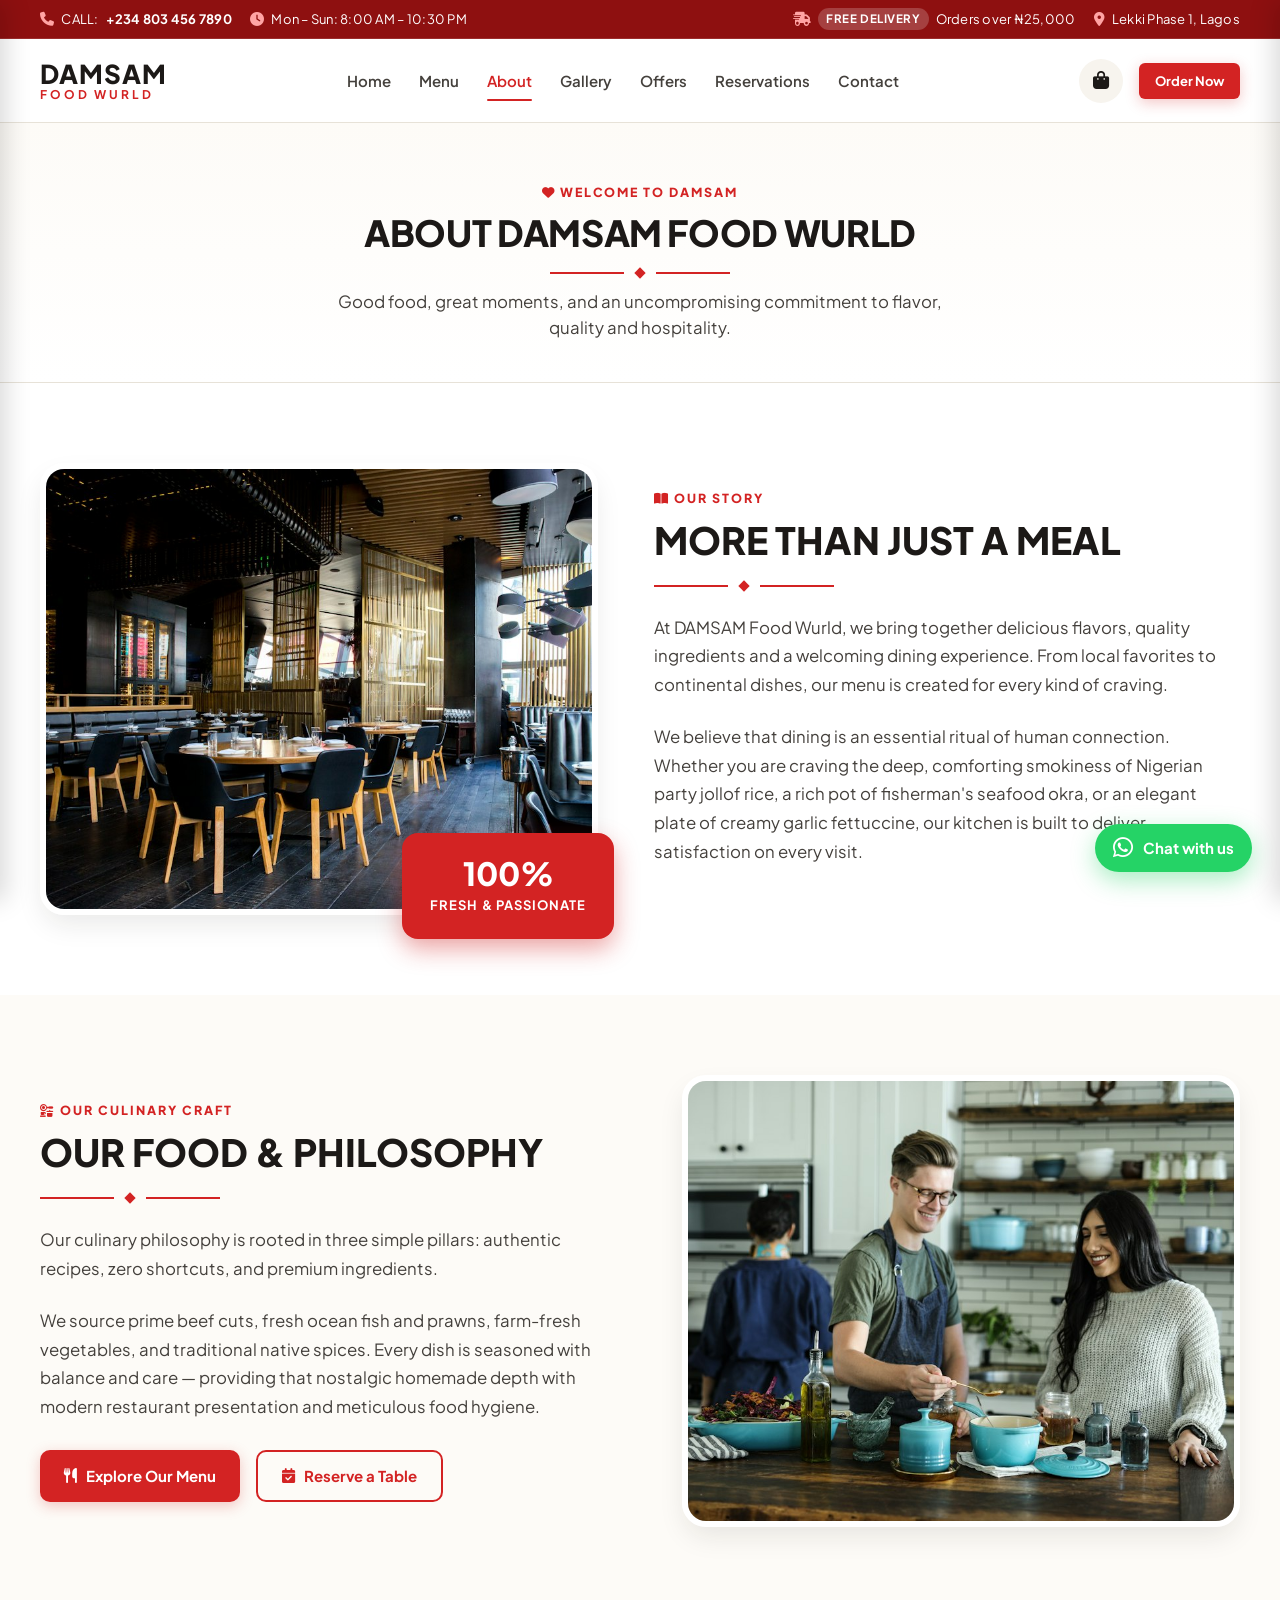
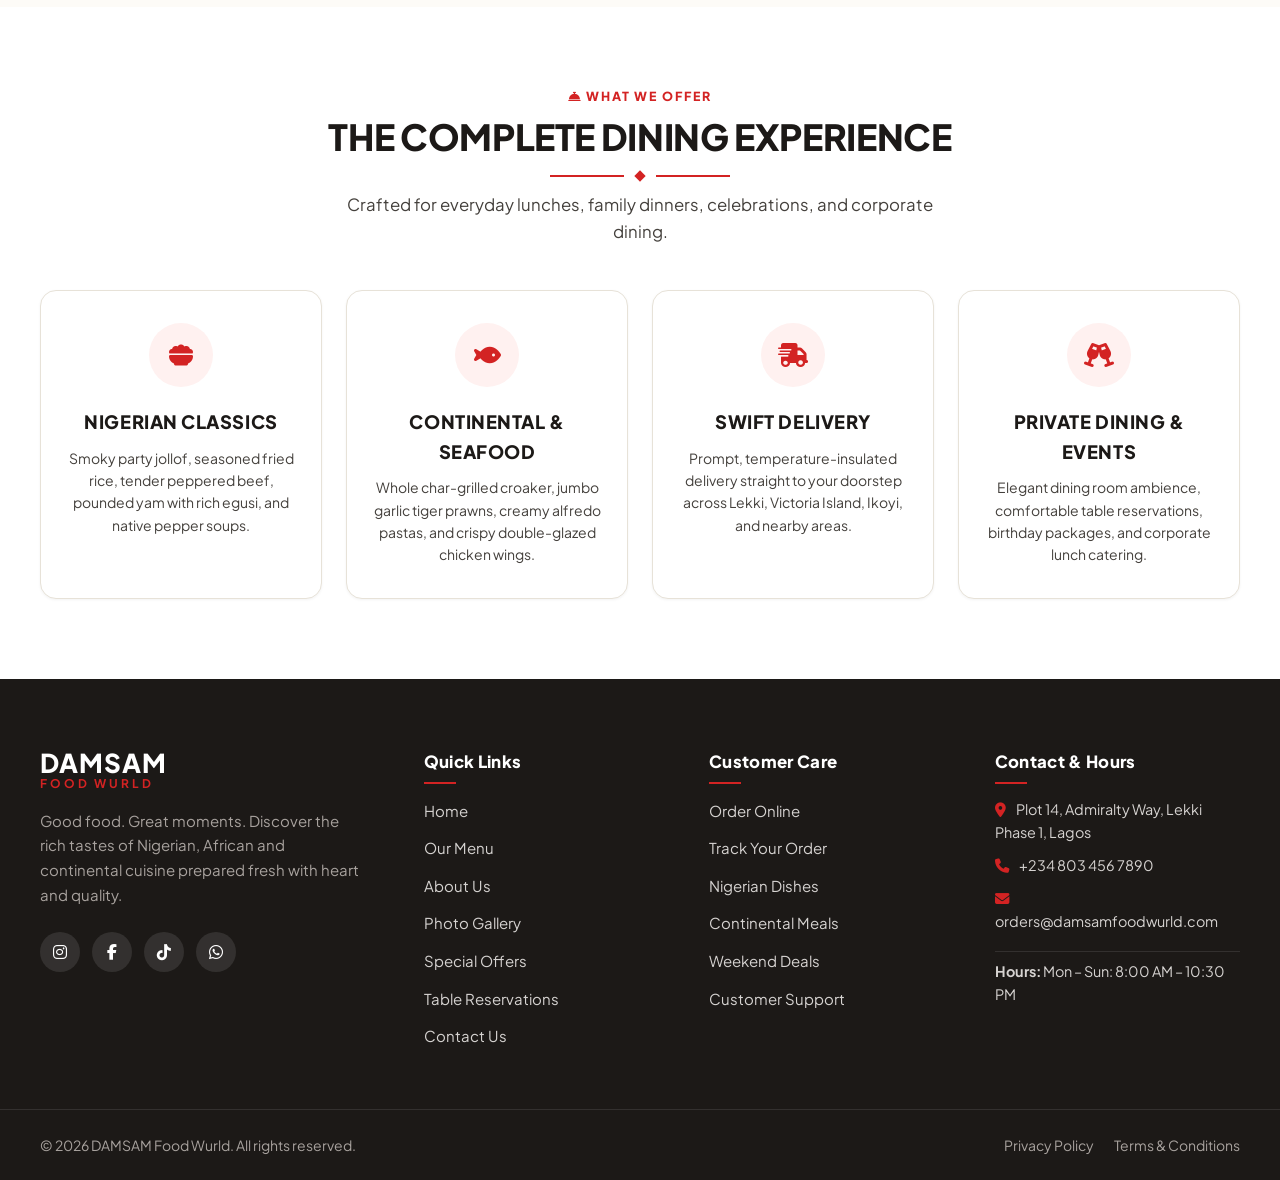
==== commit 43085326: "Initial commit: DAMSAM Food Wurld website" ====
--- a/about.html
+++ b/about.html
@@ -3,655 +3,281 @@
 <head>
   <meta charset="UTF-8">
   <meta name="viewport" content="width=device-width, initial-scale=1.0">
-  <title>About Us — WONDER GRAND | Haute Furniture & Architectural Heritage</title>
-  <meta name="description" content="Discover the story, heritage, and uncompromising design philosophy of Wonder Grand. Bespoke luxury furniture handcrafted in Osun State, Nigeria.">
+  <title>About Us | DAMSAM Food Wurld - Good Food, Great Moments</title>
+  <meta name="description" content="Learn about DAMSAM Food Wurld. We bring together delicious flavors, quality ingredients and a welcoming dining experience across Nigerian, African and continental cuisine.">
+  <meta name="theme-color" content="#D32323">
+
+  <link rel="icon" type="image/svg+xml" href="data:image/svg+xml,<svg xmlns='http://www.w3.org/2000/svg' viewBox='0 0 100 100'><rect width='100' height='100' rx='20' fill='%23D32323'/><text x='50%' y='68%' font-size='56' font-weight='900' fill='white' text-anchor='middle' font-family='sans-serif'>D</text></svg>">
   <link rel="preconnect" href="https://fonts.googleapis.com">
   <link rel="preconnect" href="https://fonts.gstatic.com" crossorigin>
-  <link href="https://fonts.googleapis.com/css2?family=Cinzel:wght@400;500;600;700&family=Playfair+Display:ital,wght@0,400;0,500;0,600;0,700;1,400&family=Plus+Jakarta+Sans:wght@300;400;500;600;700&display=swap" rel="stylesheet">
-  
-  <!-- CSS Stylesheets -->
-  <link rel="stylesheet" href="assets/css/variables.css">
-  <link rel="stylesheet" href="assets/css/main.css">
-  <link rel="stylesheet" href="assets/css/slider.css">
-  <link rel="stylesheet" href="assets/css/components.css">
+  <link href="https://fonts.googleapis.com/css2?family=Plus+Jakarta+Sans:wght@300;400;500;600;700;800&family=Playfair+Display:ital,wght@0,600;0,700;1,600&display=swap" rel="stylesheet">
+  <link rel="stylesheet" href="https://cdnjs.cloudflare.com/ajax/libs/font-awesome/6.5.1/css/all.min.css">
+  <link rel="stylesheet" href="assets/css/damsam.css">
 </head>
-<body>
-
-  <!-- ==========================================================================
-       1. STICKY LUXURY NAVIGATION HEADER
-       ========================================================================== -->
-  <header class="header-main" id="siteHeader">
-    <div class="header-inner">
-      <!-- Brand Logo / Wordmark -->
-      <a href="index.html" class="brand-logo" aria-label="Wonder Grand Luxury Living">
-        <div class="brand-monogram">WG</div>
-        <div class="brand-text">
-          <span class="brand-name">WONDER GRAND</span>
-          <span class="brand-sub">HAUTE LIVING • OSUN STATE</span>
-        </div>
+<body data-page="about">
+
+  <div class="top-notice-bar">
+    <div class="container">
+      <div class="notice-left">
+        <span class="notice-item"><i class="fa-solid fa-phone"></i> CALL: <strong>+234 803 456 7890</strong></span>
+        <span class="notice-item"><i class="fa-solid fa-clock"></i> Mon – Sun: 8:00 AM – 10:30 PM</span>
+      </div>
+      <div class="notice-right">
+        <span class="notice-item"><i class="fa-solid fa-truck-fast"></i> <span class="notice-badge">FREE DELIVERY</span> Orders over ₦25,000</span>
+        <span class="notice-item"><i class="fa-solid fa-location-dot"></i> Lekki Phase 1, Lagos</span>
+      </div>
+    </div>
+  </div>
+
+  <header class="site-header">
+    <div class="container header-container">
+      <a href="index.html" class="site-logo">
+        <span class="logo-main">DAMSAM</span>
+        <span class="logo-sub">FOOD WURLD</span>
       </a>
 
-      <!-- Desktop Navigation Links -->
-      <nav class="nav-menu" aria-label="Primary Navigation">
-        <ul class="nav-links">
-          <li><a href="index.html" class="nav-link">Home</a></li>
-          <li><a href="about.html" class="nav-link active">About Us</a></li>
-          <li><a href="services.html" class="nav-link">Our Services</a></li>
-          <li><a href="contact.html" class="nav-link">Contact Us</a></li>
+      <nav class="desktop-nav">
+        <a href="index.html" class="nav-link">Home</a>
+        <a href="menu.html" class="nav-link">Menu</a>
+        <a href="about.html" class="nav-link active">About</a>
+        <a href="gallery.html" class="nav-link">Gallery</a>
+        <a href="offers.html" class="nav-link">Offers</a>
+        <a href="reservations.html" class="nav-link">Reservations</a>
+        <a href="contact.html" class="nav-link">Contact</a>
+      </nav>
+
+      <div class="header-actions">
+        <button class="cart-btn-trigger" aria-label="View Cart">
+          <i class="fa-solid fa-bag-shopping"></i>
+          <span class="cart-badge" style="display: none;">0</span>
+        </button>
+        <a href="menu.html" class="btn btn-primary btn-sm d-none-mobile">Order Now</a>
+        <button class="hamburger-btn" aria-label="Open Mobile Menu">
+          <span></span><span></span><span></span>
+        </button>
+      </div>
+    </div>
+  </header>
+
+  <div class="mobile-nav-overlay"></div>
+  <aside class="mobile-nav-panel">
+    <div class="mobile-nav-header">
+      <a href="index.html" class="site-logo"><span class="logo-main">DAMSAM</span><span class="logo-sub">FOOD WURLD</span></a>
+      <button class="close-mobile-nav close-drawer-btn"><i class="fa-solid fa-xmark"></i></button>
+    </div>
+    <ul class="mobile-nav-links">
+      <li><a href="index.html"><span>Home</span> <i class="fa-solid fa-angle-right"></i></a></li>
+      <li><a href="menu.html"><span>Menu</span> <i class="fa-solid fa-angle-right"></i></a></li>
+      <li><a href="about.html" class="active"><span>About</span> <i class="fa-solid fa-angle-right"></i></a></li>
+      <li><a href="gallery.html"><span>Gallery</span> <i class="fa-solid fa-angle-right"></i></a></li>
+      <li><a href="offers.html"><span>Offers</span> <i class="fa-solid fa-angle-right"></i></a></li>
+      <li><a href="reservations.html"><span>Reservations</span> <i class="fa-solid fa-angle-right"></i></a></li>
+      <li><a href="contact.html"><span>Contact</span> <i class="fa-solid fa-angle-right"></i></a></li>
+      <li><a href="track-order.html"><span>Track Order</span> <i class="fa-solid fa-angle-right"></i></a></li>
+    </ul>
+  </aside>
+
+  <!-- ABOUT HERO BANNER -->
+  <section style="background: linear-gradient(180deg, var(--bg-cream) 0%, #FFFFFF 100%); padding: 60px 0 40px; border-bottom: 1px solid var(--border-light);">
+    <div class="container text-center">
+      <div class="section-header" style="margin-bottom: 0;">
+        <span class="section-label"><i class="fa-solid fa-heart"></i> WELCOME TO DAMSAM</span>
+        <h1 class="section-title">ABOUT DAMSAM FOOD WURLD</h1>
+        <div class="red-divider-rule"><span class="red-divider-dot"></span></div>
+        <p class="section-subtitle">Good food, great moments, and an uncompromising commitment to flavor, quality and hospitality.</p>
+      </div>
+    </div>
+  </section>
+
+  <!-- SECTION: OUR STORY & PHILOSOPHY (Section 22) -->
+  <section style="padding: 80px 0; background: #FFFFFF;">
+    <div class="container about-grid">
+      <div class="about-visual-stack">
+        <div class="about-img-main">
+          <img src="assets/images/about-dining.jpg" alt="DAMSAM Food Wurld Atmosphere">
+        </div>
+        <div class="about-floating-experience">
+          <h3>100%</h3>
+          <p>Fresh & Passionate</p>
+        </div>
+      </div>
+
+      <div class="about-content-side">
+        <span class="section-label"><i class="fa-solid fa-book-open"></i> OUR STORY</span>
+        <h2>MORE THAN JUST A MEAL</h2>
+        <div class="red-divider-rule" style="margin-left: 0; margin-bottom: 24px;"><span class="red-divider-dot"></span></div>
+        <p>
+          At DAMSAM Food Wurld, we bring together delicious flavors, quality ingredients and a welcoming dining experience. From local favorites to continental dishes, our menu is created for every kind of craving.
+        </p>
+        <p>
+          We believe that dining is an essential ritual of human connection. Whether you are craving the deep, comforting smokiness of Nigerian party jollof rice, a rich pot of fisherman's seafood okra, or an elegant plate of creamy garlic fettuccine, our kitchen is built to deliver satisfaction on every visit.
+        </p>
+      </div>
+    </div>
+  </section>
+
+  <!-- SECTION: OUR FOOD & PHILOSOPHY -->
+  <section style="padding: 80px 0; background: var(--bg-cream);">
+    <div class="container about-grid" style="direction: rtl;">
+      <div class="about-visual-stack" style="direction: ltr;">
+        <div class="about-img-main">
+          <img src="assets/images/about-kitchen.jpg" alt="Culinary Team in Kitchen">
+        </div>
+      </div>
+
+      <div class="about-content-side" style="direction: ltr;">
+        <span class="section-label"><i class="fa-solid fa-kitchen-set"></i> OUR CULINARY CRAFT</span>
+        <h2>OUR FOOD & PHILOSOPHY</h2>
+        <div class="red-divider-rule" style="margin-left: 0; margin-bottom: 24px;"><span class="red-divider-dot"></span></div>
+        <p>
+          Our culinary philosophy is rooted in three simple pillars: authentic recipes, zero shortcuts, and premium ingredients.
+        </p>
+        <p>
+          We source prime beef cuts, fresh ocean fish and prawns, farm-fresh vegetables, and traditional native spices. Every dish is seasoned with balance and care — providing that nostalgic homemade depth with modern restaurant presentation and meticulous food hygiene.
+        </p>
+        <div style="display: flex; gap: 16px; margin-top: 28px;">
+          <a href="menu.html" class="btn btn-primary"><i class="fa-solid fa-utensils"></i> Explore Our Menu</a>
+          <a href="reservations.html" class="btn btn-outline"><i class="fa-solid fa-calendar-check"></i> Reserve a Table</a>
+        </div>
+      </div>
+    </div>
+  </section>
+
+  <!-- SECTION: WHAT WE OFFER -->
+  <section style="padding: 80px 0; background: #FFFFFF;">
+    <div class="container">
+      <div class="section-header">
+        <span class="section-label"><i class="fa-solid fa-concierge-bell"></i> WHAT WE OFFER</span>
+        <h2 class="section-title">THE COMPLETE DINING EXPERIENCE</h2>
+        <div class="red-divider-rule"><span class="red-divider-dot"></span></div>
+        <p class="section-subtitle">Crafted for everyday lunches, family dinners, celebrations, and corporate dining.</p>
+      </div>
+
+      <div class="why-us-grid">
+        <div class="why-card">
+          <div class="why-card-icon"><i class="fa-solid fa-bowl-food"></i></div>
+          <h3>NIGERIAN CLASSICS</h3>
+          <p>Smoky party jollof, seasoned fried rice, tender peppered beef, pounded yam with rich egusi, and native pepper soups.</p>
+        </div>
+
+        <div class="why-card">
+          <div class="why-card-icon"><i class="fa-solid fa-fish"></i></div>
+          <h3>CONTINENTAL & SEAFOOD</h3>
+          <p>Whole char-grilled croaker, jumbo garlic tiger prawns, creamy alfredo pastas, and crispy double-glazed chicken wings.</p>
+        </div>
+
+        <div class="why-card">
+          <div class="why-card-icon"><i class="fa-solid fa-truck-fast"></i></div>
+          <h3>SWIFT DELIVERY</h3>
+          <p>Prompt, temperature-insulated delivery straight to your doorstep across Lekki, Victoria Island, Ikoyi, and nearby areas.</p>
+        </div>
+
+        <div class="why-card">
+          <div class="why-card-icon"><i class="fa-solid fa-champagne-glasses"></i></div>
+          <h3>PRIVATE DINING & EVENTS</h3>
+          <p>Elegant dining room ambience, comfortable table reservations, birthday packages, and corporate lunch catering.</p>
+        </div>
+      </div>
+    </div>
+  </section>
+
+  <!-- FOOTER -->
+  <footer class="site-footer">
+    <div class="container footer-main-grid">
+      <div class="footer-brand">
+        <a href="index.html" class="site-logo">
+          <span class="logo-main" style="color: #FFFFFF;">DAMSAM</span>
+          <span class="logo-sub">FOOD WURLD</span>
+        </a>
+        <p>Good food. Great moments. Discover the rich tastes of Nigerian, African and continental cuisine prepared fresh with heart and quality.</p>
+        <div class="footer-socials">
+          <a href="https://instagram.com/damsamfoodwurld" class="social-circle-link"><i class="fa-brands fa-instagram"></i></a>
+          <a href="https://facebook.com/damsamfoodwurld" class="social-circle-link"><i class="fa-brands fa-facebook-f"></i></a>
+          <a href="https://tiktok.com/@damsamfoodwurld" class="social-circle-link"><i class="fa-brands fa-tiktok"></i></a>
+          <a href="https://wa.me/2348034567890" class="social-circle-link"><i class="fa-brands fa-whatsapp"></i></a>
+        </div>
+      </div>
+
+      <div class="footer-col">
+        <h4>Quick Links</h4>
+        <ul class="footer-links-list">
+          <li><a href="index.html">Home</a></li>
+          <li><a href="menu.html">Our Menu</a></li>
+          <li><a href="about.html">About Us</a></li>
+          <li><a href="gallery.html">Photo Gallery</a></li>
+          <li><a href="offers.html">Special Offers</a></li>
+          <li><a href="reservations.html">Table Reservations</a></li>
+          <li><a href="contact.html">Contact Us</a></li>
         </ul>
-      </nav>
-
-      <!-- Action Utilities -->
-      <div class="nav-actions">
-        <!-- Search Trigger -->
-        <button class="nav-icon-btn open-search-btn" aria-label="Search Collections">
-          <svg viewBox="0 0 24 24" width="20" height="20" fill="none" stroke="currentColor" stroke-width="2">
-            <circle cx="11" cy="11" r="8"></circle>
-            <line x1="21" y1="21" x2="16.65" y2="16.65"></line>
-          </svg>
-        </button>
-
-        <!-- Wishlist Drawer Trigger -->
-        <button class="nav-icon-btn open-wishlist-btn" aria-label="View Wishlist">
-          <svg viewBox="0 0 24 24" width="20" height="20" fill="none" stroke="currentColor" stroke-width="2">
-            <path d="M20.84 4.61a5.5 5.5 0 0 0-7.78 0L12 5.67l-1.06-1.06a5.5 5.5 0 0 0-7.78 7.78l1.06 1.06L12 21.23l7.78-7.78 1.06-1.06a5.5 5.5 0 0 0 0-7.78z"></path>
-          </svg>
-          <span class="nav-badge-count wishlist-count-badge">0</span>
-        </button>
-
-        <!-- Shopping Cart Drawer Trigger -->
-        <button class="nav-icon-btn open-cart-btn" aria-label="View Shopping Cart">
-          <svg viewBox="0 0 24 24" width="20" height="20" fill="none" stroke="currentColor" stroke-width="2">
-            <path d="M6 2L3 6v14a2 2 0 0 0 2 2h14a2 2 0 0 0 2-2V6l-3-4z"></path>
-            <line x1="3" y1="6" x2="21" y2="6"></line>
-            <path d="M16 10a4 4 0 0 1-8 0"></path>
-          </svg>
-          <span class="nav-badge-count cart-count-badge">0</span>
-        </button>
-
-        <!-- Shop Collection CTA Button -->
-        <a href="index.html#collectionsSection" class="btn-header-cta">
-          Shop Collection
-        </a>
-
-        <!-- Mobile Menu Toggle Button -->
-        <button class="mobile-menu-toggle" aria-label="Toggle Navigation Menu">
-          <svg viewBox="0 0 24 24" width="24" height="24" fill="none" stroke="currentColor" stroke-width="2">
-            <line x1="3" y1="12" x2="21" y2="12"></line>
-            <line x1="3" y1="6" x2="21" y2="6"></line>
-            <line x1="3" y1="18" x2="21" y2="18"></line>
-          </svg>
-        </button>
-      </div>
-    </div>
-  </header>
-
-  <!-- ==========================================================================
-       2. EDITORIAL PAGE BANNER
-       ========================================================================== -->
-  <section class="page-banner">
-    <img src="assets/images/about-atelier.jpg" alt="Wonder Grand Interior Design Atelier" class="page-banner-bg">
-    <div class="page-banner-overlay"></div>
-    <div class="page-banner-content">
-      <div class="breadcrumb-nav">
-        <a href="index.html">Home</a>
-        <span>/</span>
-        <span>About Us</span>
-      </div>
-      <h1 class="page-banner-title">The Art of Silent Luxury</h1>
-      <p class="page-banner-desc">
-        Rooted in architectural purity and born in Osun State, Nigeria, Wonder Grand defines the zenith of modern minimalist furniture and interior lifestyle.
-      </p>
-    </div>
-  </section>
-
-  <!-- ==========================================================================
-       3. OUR BRAND STORY & WHO WE ARE
-       ========================================================================== -->
-  <section class="section-padding bg-cream">
-    <div class="container">
-      <div class="split-feature-grid">
-        <div class="split-feature-content">
-          <span class="section-eyebrow">OUR HERITAGE & ORIGINS</span>
-          <h2 class="section-title">Crafting Timeless Heirlooms for Modern Sanctuaries</h2>
-          <p class="section-subtitle" style="margin-bottom: 1.5rem;">
-            Wonder Grand was founded with a single uncompromising conviction: that African spaces deserve bespoke furniture crafted with the same architectural rigor, material honesty, and sculptural restraint found in the world’s most celebrated design ateliers.
-          </p>
-          <p style="font-size: 0.95rem; line-height: 1.8; color: var(--text-secondary); margin-bottom: 2rem;">
-            Headquartered in Osun State, our workshop merges centuries of traditional Nigerian woodworking mastery with European minimalist principles. We collaborate with master joiners, stone carvers, and leather artisans to create pieces that reject ephemeral trends in pursuit of timeless permanence.
-          </p>
-          <div style="display: flex; gap: 3rem; padding-top: 1rem; border-top: 1px solid var(--border-light);">
-            <div>
-              <div style="font-family: var(--font-serif); font-size: 2.2rem; font-weight: 600; color: var(--color-espresso);">Osun State</div>
-              <div style="font-size: 0.78rem; text-transform: uppercase; letter-spacing: 0.12em; color: var(--color-taupe);">Atelier & Foundry</div>
-            </div>
-            <div>
-              <div style="font-family: var(--font-serif); font-size: 2.2rem; font-weight: 600; color: var(--color-espresso);">100%</div>
-              <div style="font-size: 0.78rem; text-transform: uppercase; letter-spacing: 0.12em; color: var(--color-taupe);">Solid Hardwoods & Stone</div>
-            </div>
-            <div>
-              <div style="font-family: var(--font-serif); font-size: 2.2rem; font-weight: 600; color: var(--color-espresso);">10-Yr</div>
-              <div style="font-size: 0.78rem; text-transform: uppercase; letter-spacing: 0.12em; color: var(--color-taupe);">Structural Warranty</div>
-            </div>
+      </div>
+
+      <div class="footer-col">
+        <h4>Customer Care</h4>
+        <ul class="footer-links-list">
+          <li><a href="menu.html">Order Online</a></li>
+          <li><a href="track-order.html">Track Your Order</a></li>
+          <li><a href="menu.html?category=nigerian">Nigerian Dishes</a></li>
+          <li><a href="menu.html?category=continental">Continental Meals</a></li>
+          <li><a href="offers.html">Weekend Deals</a></li>
+          <li><a href="contact.html">Customer Support</a></li>
+        </ul>
+      </div>
+
+      <div class="footer-col">
+        <h4>Contact & Hours</h4>
+        <div style="font-size: 0.9rem; color: #D6D3D1; display: flex; flex-direction: column; gap: 10px;">
+          <div><i class="fa-solid fa-location-dot" style="color: var(--primary-red); margin-right: 8px;"></i> Plot 14, Admiralty Way, Lekki Phase 1, Lagos</div>
+          <div><i class="fa-solid fa-phone" style="color: var(--primary-red); margin-right: 8px;"></i> +234 803 456 7890</div>
+          <div><i class="fa-solid fa-envelope" style="color: var(--primary-red); margin-right: 8px;"></i> orders@damsamfoodwurld.com</div>
+          <div style="margin-top: 8px; padding-top: 8px; border-top: 1px solid rgba(255,255,255,0.1);">
+            <strong>Hours:</strong> Mon – Sun: 8:00 AM – 10:30 PM
           </div>
         </div>
-
-        <div class="split-feature-img-box">
-          <img src="assets/images/about-craft.jpg" alt="Master Craftsman Working on Solid Timber" class="split-feature-img">
-          <div class="feature-floating-badge">
-            <div class="badge-number">1988+</div>
-            <div class="badge-text">Generational Heritage of Joinery & Woodworking</div>
-          </div>
-        </div>
-      </div>
-    </div>
-  </section>
-
-  <!-- ==========================================================================
-       4. MISSION, VISION & CORE VALUES
-       ========================================================================== -->
-  <section class="section-padding bg-sand">
-    <div class="container">
-      <div class="section-header-editorial">
-        <span class="section-eyebrow">OUR GUIDING PRINCIPLES</span>
-        <h2 class="section-title">Mission, Vision & Core Values</h2>
-        <p class="section-subtitle">
-          The enduring tenets that dictate every joint we carve, every stone slab we hone, and every residence we furnish.
-        </p>
-      </div>
-
-      <div style="display: grid; grid-template-columns: repeat(auto-fit, minmax(320px, 1fr)); gap: 2.5rem;">
-        <!-- Card 1: Our Mission -->
-        <div style="background: var(--bg-card); padding: 3rem 2.4rem; border-radius: var(--radius-sm); border: 1px solid var(--border-light); box-shadow: var(--shadow-subtle);">
-          <div style="width: 52px; height: 52px; border-radius: 50%; background: var(--bg-secondary); display: flex; align-items: center; justify-content: center; color: var(--accent-gold); margin-bottom: 1.5rem;">
-            <svg viewBox="0 0 24 24" width="24" height="24" fill="none" stroke="currentColor" stroke-width="2">
-              <circle cx="12" cy="12" r="10"></circle>
-              <polyline points="12 6 12 12 14 14"></polyline>
-            </svg>
-          </div>
-          <h3 style="font-family: var(--font-serif); font-size: 1.5rem; color: var(--color-espresso); margin-bottom: 1rem;">Our Mission</h3>
-          <p style="font-size: 0.95rem; line-height: 1.7; color: var(--text-secondary);">
-            To design and craft world-class luxury furniture that transforms residential and commercial environments into enduring sanctuaries of comfort, serenity, and quiet architectural elegance.
-          </p>
-        </div>
-
-        <!-- Card 2: Our Vision -->
-        <div style="background: var(--bg-card); padding: 3rem 2.4rem; border-radius: var(--radius-sm); border: 1px solid var(--border-light); box-shadow: var(--shadow-subtle);">
-          <div style="width: 52px; height: 52px; border-radius: 50%; background: var(--bg-secondary); display: flex; align-items: center; justify-content: center; color: var(--accent-gold); margin-bottom: 1.5rem;">
-            <svg viewBox="0 0 24 24" width="24" height="24" fill="none" stroke="currentColor" stroke-width="2">
-              <path d="M1 12s4-8 11-8 11 8 11 8-4 8-11 8-11-8-11-8z"></path>
-              <circle cx="12" cy="12" r="3"></circle>
-            </svg>
-          </div>
-          <h3 style="font-family: var(--font-serif); font-size: 1.5rem; color: var(--color-espresso); margin-bottom: 1rem;">Our Vision</h3>
-          <p style="font-size: 0.95rem; line-height: 1.7; color: var(--text-secondary);">
-            To establish Wonder Grand as the definitive African luxury furniture maison on the global stage, revered for sustainable materiality, sculptural purity, and impeccable craftsmanship.
-          </p>
-        </div>
-
-        <!-- Card 3: Our Core Values -->
-        <div style="background: var(--bg-card); padding: 3rem 2.4rem; border-radius: var(--radius-sm); border: 1px solid var(--border-light); box-shadow: var(--shadow-subtle);">
-          <div style="width: 52px; height: 52px; border-radius: 50%; background: var(--bg-secondary); display: flex; align-items: center; justify-content: center; color: var(--accent-gold); margin-bottom: 1.5rem;">
-            <svg viewBox="0 0 24 24" width="24" height="24" fill="none" stroke="currentColor" stroke-width="2">
-              <polygon points="12 2 15.09 8.26 22 9.27 17 14.14 18.18 21.02 12 17.77 5.82 21.02 7 14.14 2 9.27 8.91 8.26 12 2"></polygon>
-            </svg>
-          </div>
-          <h3 style="font-family: var(--font-serif); font-size: 1.5rem; color: var(--color-espresso); margin-bottom: 1rem;">Core Values</h3>
-          <p style="font-size: 0.95rem; line-height: 1.7; color: var(--text-secondary);">
-            Material Honesty • Architectural Discipline • Uncompromising Precision • Lifelong Patron Stewardship • Environmental Reverence in every cut of timber.
-          </p>
-        </div>
-      </div>
-    </div>
-  </section>
-
-  <!-- ==========================================================================
-       5. DESIGN PHILOSOPHY & COMMITMENT TO QUALITY
-       ========================================================================== -->
-  <section class="section-padding bg-espresso">
-    <div class="container">
-      <div class="split-feature-grid">
-        <div class="split-feature-img-box">
-          <img src="assets/images/about-materials.jpg" alt="Wonder Grand Natural Material Textures" class="split-feature-img">
-        </div>
-
-        <div class="split-feature-content">
-          <span class="section-eyebrow" style="color: var(--color-sand);">THE WONDER GRAND MANIFESTO</span>
-          <h2 class="section-title" style="color: var(--color-cream);">Our Design Philosophy & Commitment to Quality</h2>
-          <p class="section-subtitle" style="color: var(--text-light-muted); margin-bottom: 2rem;">
-            We believe that a chair, table, or bed is not merely an object; it is an intimate spatial companion. We eliminate superfluous visual noise so that the innate majesty of natural materials can resonate.
-          </p>
-
-          <div class="feature-pillars-list">
-            <div class="pillar-item">
-              <span class="pillar-num">01</span>
-              <div>
-                <h4 class="pillar-title" style="color: var(--color-cream);">Form Follows Serenity</h4>
-                <p class="pillar-desc" style="color: var(--text-light-muted);">
-                  Every curve and angle is calibrated to induce a sense of calm. Our silhouettes blend brutalist mass with ergonomic softness.
-                </p>
-              </div>
-            </div>
-
-            <div class="pillar-item">
-              <span class="pillar-num">02</span>
-              <div>
-                <h4 class="pillar-title" style="color: var(--color-cream);">Uncompromising Joinery Standards</h4>
-                <p class="pillar-desc" style="color: var(--text-light-muted);">
-                  Mortise-and-tenon joints, blind dovetails, and precision brass inserts ensure frames remain steadfast for generations without squeaking or structural fatigue.
-                </p>
-              </div>
-            </div>
-
-            <div class="pillar-item">
-              <span class="pillar-num">03</span>
-              <div>
-                <h4 class="pillar-title" style="color: var(--color-cream);">Organic Botanical Finishing</h4>
-                <p class="pillar-desc" style="color: var(--text-light-muted);">
-                  We finish our timbers with natural plant waxes and hardwax-oils that allow the wood to breathe, age with grace, and emit zero toxic VOCs into your home.
-                </p>
-              </div>
-            </div>
-          </div>
-
-          <div style="margin-top: 1.5rem;">
-            <button class="btn btn-sand trigger-consultation-btn" data-service="Private Atelier Tour & Consultation">
-              Schedule Atelier Consultation
-            </button>
-          </div>
-        </div>
-      </div>
-    </div>
-  </section>
-
-  <!-- ==========================================================================
-       6. CRAFTSMANSHIP & MATERIALS ATLAS
-       ========================================================================== -->
-  <section class="section-padding bg-cream">
-    <div class="container-wide">
-      <div class="section-header-editorial">
-        <span class="section-eyebrow">TACTILE NOBILITY</span>
-        <h2 class="section-title">The Materials of Wonder Grand</h2>
-        <p class="section-subtitle">
-          Directly reflecting the warm, earthy palette of our architectural showroom: deep espresso timbers, raw travertine, glove leathers, and sand bouclés.
-        </p>
-      </div>
-
-      <div style="display: grid; grid-template-columns: repeat(auto-fit, minmax(280px, 1fr)); gap: 2rem;">
-        <div class="service-card">
-          <div class="service-img-wrap">
-            <img src="assets/images/prod-oak-dining-table.jpg" alt="Smoked Walnut & Oak" class="service-img">
-          </div>
-          <div class="service-body">
-            <h3 class="service-title">Smoked Walnut & Oak</h3>
-            <p class="service-desc">
-              Kiln-dried African walnut and European white oak, smoked with botanical tannins to unlock deep espresso undertones without surface paint or artificial stains.
-            </p>
-          </div>
-        </div>
-
-        <div class="service-card">
-          <div class="service-img-wrap">
-            <img src="assets/images/wonder-grand-hero-1.jpg" alt="Italian Full-Grain Saddle Leather" class="service-img">
-          </div>
-          <div class="service-body">
-            <h3 class="service-title">Aniline Saddle Leather</h3>
-            <p class="service-desc">
-              Drum-tanned full-grain hides finished with natural oils. Supple to the touch, breathable, and destined to develop an extraordinary golden patina over decades.
-            </p>
-          </div>
-        </div>
-
-        <div class="service-card">
-          <div class="service-img-wrap">
-            <img src="assets/images/prod-travertine-table.jpg" alt="Monolithic Roman Travertine" class="service-img">
-          </div>
-          <div class="service-body">
-            <h3 class="service-title">Roman Travertine Stone</h3>
-            <p class="service-desc">
-              Solid unpolished limestone quarried with natural sediment cavities intact, sealed with invisible breathable nano-coatings for durable living.
-            </p>
-          </div>
-        </div>
-
-        <div class="service-card">
-          <div class="service-img-wrap">
-            <img src="assets/images/prod-boucle-sofa.jpg" alt="Textural Bouclé & Belgian Linen" class="service-img">
-          </div>
-          <div class="service-body">
-            <h3 class="service-title">Belgian Linen & Bouclé</h3>
-            <p class="service-desc">
-              Heavyweight looped wool bouclés and pure flax linens in soothing warm sand and oat cream hues, offering exceptional acoustic dampening and cloud-like tactile comfort.
-            </p>
-          </div>
-        </div>
-      </div>
-    </div>
-  </section>
-
-  <!-- ==========================================================================
-       7. GLOBAL FOOTER
-       ========================================================================== -->
-  <footer class="footer-main">
-    <div class="container-wide">
-      <div class="footer-top">
-        <div class="footer-col-brand">
-          <a href="index.html" class="brand-logo" style="margin-bottom: 1.5rem;">
-            <div class="brand-monogram">WG</div>
-            <div class="brand-text">
-              <span class="brand-name" style="color: var(--color-cream);">WONDER GRAND</span>
-              <span class="brand-sub">HAUTE FURNITURE • OSUN STATE</span>
-            </div>
-          </a>
-          <p class="footer-desc">
-            An international luxury furniture and interior lifestyle atelier based in Osun State, Nigeria. We craft timeless architectural furniture and curated accessories that define extraordinary living.
-          </p>
-          <div style="font-size: 0.85rem; color: var(--color-sand); line-height: 1.6;">
-            <strong>Atelier Address:</strong> Plot 18 Heritage Boulevard, GRA, Osogbo, Osun State, Nigeria<br>
-            <strong>Concierge:</strong> +234 (0) 803 400 9000 • concierge@wondergrand.com
-          </div>
-        </div>
-
-        <div>
-          <h4 class="footer-heading">Navigation</h4>
-          <ul class="footer-links">
-            <li><a href="index.html">Home</a></li>
-            <li><a href="about.html">About Wonder Grand</a></li>
-            <li><a href="services.html">Our Services</a></li>
-            <li><a href="contact.html">Contact & Showroom</a></li>
-            <li><a href="index.html#collectionsSection">Online Catalog</a></li>
-          </ul>
-        </div>
-
-        <div>
-          <h4 class="footer-heading">Collections</h4>
-          <ul class="footer-links">
-            <li><a href="index.html#collectionsSection">Living Room Furniture</a></li>
-            <li><a href="index.html#collectionsSection">Bedroom Suites</a></li>
-            <li><a href="index.html#collectionsSection">Dining Room Furniture</a></li>
-            <li><a href="index.html#collectionsSection">Executive Office Furniture</a></li>
-            <li><a href="index.html#collectionsSection">Outdoor Resort Living</a></li>
-            <li><a href="index.html#collectionsSection">Luxury Interior Accessories</a></li>
-          </ul>
-        </div>
-
-        <div>
-          <h4 class="footer-heading">The Grand Gazette</h4>
-          <p style="font-size: 0.88rem; color: var(--text-light-muted); margin-bottom: 1rem; line-height: 1.6;">
-            Receive private exhibition invitations, seasonal architectural catalogues, and bespoke commission releases.
-          </p>
-          <form class="footer-newsletter-form">
-            <input type="email" placeholder="Your email address" class="footer-input" required>
-            <button type="submit" class="btn btn-sm btn-walnut" style="padding: 0 1.4rem;">Join</button>
-          </form>
-          <div style="margin-top: 1.8rem; display: flex; gap: 1rem;">
-            <a href="https://instagram.com" target="_blank" rel="noopener" style="color: var(--color-sand); font-size: 0.82rem; text-transform: uppercase; letter-spacing: 0.1em;">Instagram</a>
-            <span style="color: rgba(228, 213, 189, 0.4);">•</span>
-            <a href="https://pinterest.com" target="_blank" rel="noopener" style="color: var(--color-sand); font-size: 0.82rem; text-transform: uppercase; letter-spacing: 0.1em;">Pinterest</a>
-            <span style="color: rgba(228, 213, 189, 0.4);">•</span>
-            <a href="https://linkedin.com" target="_blank" rel="noopener" style="color: var(--color-sand); font-size: 0.82rem; text-transform: uppercase; letter-spacing: 0.1em;">LinkedIn</a>
-          </div>
-        </div>
-      </div>
-
-      <div class="footer-bottom">
-        <div>
-          © 2026 WONDER GRAND Haute Living Ltd. All rights reserved. Registered in Nigeria.
-        </div>
-        <div style="display: flex; gap: 1.8rem;">
-          <a href="#" style="color: var(--text-light-muted);">Privacy Policy</a>
-          <a href="#" style="color: var(--text-light-muted);">White-Glove Terms</a>
-          <a href="#" style="color: var(--text-light-muted);">Warranty Guidelines</a>
+      </div>
+    </div>
+
+    <div class="footer-bottom-bar">
+      <div class="container">
+        <div>© 2026 DAMSAM Food Wurld. All rights reserved.</div>
+        <div class="footer-legal-links">
+          <a href="privacy.html">Privacy Policy</a>
+          <a href="terms.html">Terms & Conditions</a>
         </div>
       </div>
     </div>
   </footer>
 
-  <!-- ==========================================================================
-       SHARED DRAWERS & MODALS
-       ========================================================================== -->
+  <a href="https://wa.me/2348034567890" class="floating-whatsapp-btn" target="_blank" rel="noopener">
+    <i class="fa-brands fa-whatsapp"></i>
+    <span>Chat with us</span>
+  </a>
+
   <!-- Cart Drawer -->
-  <div class="slide-drawer" id="cartDrawer" aria-label="Shopping Cart Drawer">
-    <div class="drawer-header">
-      <h3 class="drawer-title">Curated Cart</h3>
-      <button class="close-drawer-btn" aria-label="Close cart">&times;</button>
-    </div>
-    <div class="drawer-body">
-      <div class="drawer-empty-state" id="cartEmptyState">
-        <svg class="empty-icon" viewBox="0 0 24 24" fill="none" stroke="currentColor" stroke-width="1.5">
-          <path d="M6 2L3 6v14a2 2 0 0 0 2 2h14a2 2 0 0 0 2-2V6l-3-4z"></path>
-          <line x1="3" y1="6" x2="21" y2="6"></line>
-        </svg>
-        <h4 class="empty-title">Your Collection is Empty</h4>
-        <p class="empty-sub">Explore our handcrafted furniture to curate your architectural sanctuary.</p>
-        <a href="index.html#collectionsSection" class="btn btn-sm btn-walnut">Explore Portfolio</a>
-      </div>
-      <div id="cartItemsList"></div>
-    </div>
-    <div class="drawer-footer" id="cartDrawerFooter">
-      <div class="summary-row">
-        <span>Subtotal</span>
-        <span id="cartSubtotalAmount">₦0</span>
-      </div>
-      <div class="summary-row">
-        <span>Delivery (Osun & Nationwide)</span>
-        <span id="cartDeliveryFee">₦45,000</span>
-      </div>
-      <div class="summary-row total-row">
-        <span>Estimated Investment</span>
-        <span id="cartTotalAmount">₦0</span>
-      </div>
-      <button class="btn btn-espresso w-100" id="proceedToCheckoutBtn" style="width: 100%;">
-        Proceed to Private Checkout
-      </button>
-    </div>
-  </div>
-
-  <!-- Wishlist Drawer -->
-  <div class="slide-drawer" id="wishlistDrawer" aria-label="Wishlist Drawer">
-    <div class="drawer-header">
-      <h3 class="drawer-title">Private Wishlist</h3>
-      <button class="close-drawer-btn" aria-label="Close wishlist">&times;</button>
-    </div>
-    <div class="drawer-body">
-      <div class="drawer-empty-state" id="wishlistEmptyState">
-        <svg class="empty-icon" viewBox="0 0 24 24" fill="none" stroke="currentColor" stroke-width="1.5">
-          <path d="M20.84 4.61a5.5 5.5 0 0 0-7.78 0L12 5.67l-1.06-1.06a5.5 5.5 0 0 0-7.78 7.78l1.06 1.06L12 21.23l7.78-7.78 1.06-1.06a5.5 5.5 0 0 0 0-7.78z"></path>
-        </svg>
-        <h4 class="empty-title">No Saved Masterpieces</h4>
-        <p class="empty-sub">Save your favorite furniture pieces to review with your architect or interior designer.</p>
-      </div>
-      <div id="wishlistItemsList"></div>
-    </div>
-  </div>
-
-  <div class="drawer-backdrop" id="drawerBackdrop"></div>
-
-  <!-- Mobile Nav -->
-  <div class="slide-drawer" id="mobileNavDrawer" style="max-width: 340px;">
-    <div class="drawer-header">
-      <div class="brand-text">
-        <span class="brand-name" style="font-size: 1.15rem;">WONDER GRAND</span>
-        <span class="brand-sub">OSUN STATE</span>
-      </div>
-      <button class="close-drawer-btn" id="closeMobileNavBtn" aria-label="Close Menu">&times;</button>
-    </div>
-    <div class="drawer-body" style="padding-top: 2rem;">
-      <ul style="list-style: none; display: flex; flex-direction: column; gap: 1.6rem;">
-        <li><a href="index.html" style="font-family: var(--font-serif); font-size: 1.4rem; color: var(--color-espresso); font-weight: 500;">Home</a></li>
-        <li><a href="about.html" style="font-family: var(--font-serif); font-size: 1.4rem; color: var(--color-espresso); font-weight: 500;">About Us</a></li>
-        <li><a href="services.html" style="font-family: var(--font-serif); font-size: 1.4rem; color: var(--color-espresso); font-weight: 500;">Our Services</a></li>
-        <li><a href="contact.html" style="font-family: var(--font-serif); font-size: 1.4rem; color: var(--color-espresso); font-weight: 500;">Contact Us</a></li>
-        <li><a href="index.html#collectionsSection" style="font-family: var(--font-serif); font-size: 1.4rem; color: var(--color-walnut); font-weight: 500;">Browse Catalog</a></li>
-      </ul>
-      <div style="margin-top: 3rem; padding-top: 2rem; border-top: 1px solid var(--border-light);">
-        <p style="font-size: 0.85rem; color: var(--text-muted); margin-bottom: 1rem;">Showroom Concierge:</p>
-        <a href="tel:+2348034009000" style="display: block; font-weight: 600; color: var(--color-espresso); margin-bottom: 0.5rem;">+234 (0) 803 400 9000</a>
-        <a href="mailto:concierge@wondergrand.com" style="display: block; font-size: 0.85rem; color: var(--color-walnut);">concierge@wondergrand.com</a>
-      </div>
-    </div>
-  </div>
-
-  <!-- Search Overlay -->
-  <div class="search-overlay" id="searchOverlay">
-    <button class="close-search-btn" id="closeSearchBtn" aria-label="Close Search">&times;</button>
-    <div class="search-container-inner">
-      <span class="section-eyebrow" style="color: var(--color-sand);">SEARCH CATALOG</span>
-      <input type="text" id="searchInput" class="search-input-field" placeholder="Search by name, wood, leather, stone..." autocomplete="off">
-      <div class="search-results-list" id="searchResultsList"></div>
-    </div>
-  </div>
-
-  <!-- Quick View Modal -->
-  <div class="modal-overlay" id="quickViewModal">
-    <div class="modal-card">
-      <button class="close-modal-btn" aria-label="Close Quick View">&times;</button>
-      <div class="modal-content-inner"></div>
-    </div>
-  </div>
-
-  <!-- Checkout Modal -->
-  <div class="modal-overlay" id="checkoutModal">
-    <div class="modal-card" style="max-width: 780px;">
-      <button class="close-modal-btn" aria-label="Close Checkout">&times;</button>
-      <div class="form-grid-modal">
-        <div class="form-header-modal">
-          <span class="section-eyebrow">ORDER FINALIZATION</span>
-          <h2 class="form-title-modal">Private Client Checkout</h2>
-          <p class="form-sub-modal">Complete your acquisition details for bespoke white-glove dispatch.</p>
-        </div>
-        <div class="checkout-summary-box">
-          <h4 style="font-family: var(--font-serif); font-size: 1.15rem; margin-bottom: 0.8rem; color: var(--color-espresso);">Acquisition Summary</h4>
-          <div id="checkoutSummaryItems"></div>
-          <div class="summary-row" style="margin-top: 0.8rem;">
-            <span>Subtotal:</span>
-            <span id="checkoutSubtotal">₦0</span>
-          </div>
-          <div class="summary-row">
-            <span>White-Glove Delivery & Assembly:</span>
-            <span id="checkoutDelivery">₦45,000</span>
-          </div>
-          <div class="summary-row total-row" style="margin-bottom: 0;">
-            <span>Total Investment:</span>
-            <span id="checkoutTotal">₦0</span>
-          </div>
-        </div>
-        <form id="checkoutForm">
-          <div class="form-row-2">
-            <div class="form-group">
-              <label class="form-label">Full Name *</label>
-              <input type="text" name="fullName" class="form-input" required placeholder="e.g. Chief Adeleke Johnson">
-            </div>
-            <div class="form-group">
-              <label class="form-label">Email Address *</label>
-              <input type="email" name="email" class="form-input" required placeholder="adeleke@domain.com">
-            </div>
-          </div>
-          <div class="form-row-2">
-            <div class="form-group">
-              <label class="form-label">Phone / WhatsApp *</label>
-              <input type="tel" name="phone" class="form-input" required placeholder="+234 803 000 0000">
-            </div>
-            <div class="form-group">
-              <label class="form-label">Delivery Destination (City / State) *</label>
-              <select name="city" class="form-select" required>
-                <option value="Osogbo, Osun State">Osogbo (Osun State)</option>
-                <option value="Ile-Ife, Osun State">Ile-Ife (Osun State)</option>
-                <option value="Ilesa, Osun State">Ilesa (Osun State)</option>
-                <option value="Ede, Osun State">Ede (Osun State)</option>
-                <option value="Lagos State (Ikoyi, VI, Lekki, Ikeja)">Lagos State (White-Glove Transit)</option>
-                <option value="Abuja FCT (Maitama, Asokoro, Guzape)">Abuja FCT (White-Glove Transit)</option>
-                <option value="Ibadan, Oyo State">Ibadan, Oyo State</option>
-                <option value="Other Nigerian State (Atelier Transit)">Other Nigerian State</option>
-              </select>
-            </div>
-          </div>
-          <div class="form-group">
-            <label class="form-label">Street / Estate Address *</label>
-            <input type="text" name="address" class="form-input" required placeholder="House number, Street name, Estate / Landmark">
-          </div>
-          <button type="submit" class="btn btn-espresso w-100" style="width: 100%; margin-top: 1rem;">
-            Confirm Acquisition Order
-          </button>
-        </form>
-      </div>
-    </div>
-  </div>
-
-  <!-- Order Success Modal -->
-  <div class="modal-overlay" id="orderSuccessModal">
-    <div class="modal-card" style="max-width: 600px; text-align: center; padding: 3.5rem 2.5rem;">
-      <button class="close-modal-btn" aria-label="Close Confirmation">&times;</button>
-      <div style="width: 70px; height: 70px; border-radius: 50%; background: var(--bg-secondary); border: 2px solid var(--accent-gold); display: flex; align-items: center; justify-content: center; margin: 0 auto 1.5rem; color: var(--accent-gold);">
-        <svg viewBox="0 0 24 24" width="36" height="36" fill="none" stroke="currentColor" stroke-width="2">
-          <polyline points="20 6 9 17 4 12"></polyline>
-        </svg>
-      </div>
-      <span class="section-eyebrow">ACQUISITION RECEIVED</span>
-      <h2 style="font-family: var(--font-serif); font-size: 2.2rem; color: var(--color-espresso); margin-bottom: 0.8rem;">
-        Thank You, <span id="orderSuccessName">Esteemed Client</span>
-      </h2>
-      <p style="color: var(--text-secondary); line-height: 1.7; margin-bottom: 2rem;">
-        Your acquisition order reference is <strong id="orderSuccessRef" style="color: var(--color-espresso); letter-spacing: 0.05em;">WG-109244</strong>. Total amount: <strong id="orderSuccessTotal">₦0</strong> for delivery to <span id="orderSuccessCity">Osun State</span>. Our showroom manager will contact you momentarily with dispatch scheduling and invoice confirmation.
-      </p>
-      <button class="btn btn-espresso close-modal-btn">Return to Showroom</button>
-    </div>
-  </div>
-
-  <!-- Consultation Modal -->
-  <div class="modal-overlay" id="enquiryModal">
-    <div class="modal-card" style="max-width: 680px;">
-      <button class="close-modal-btn" aria-label="Close Consultation">&times;</button>
-      <div class="form-grid-modal">
-        <div class="form-header-modal">
-          <span class="section-eyebrow">BESPOKE ATELIER</span>
-          <h2 class="form-title-modal">Private Consultation</h2>
-          <p class="form-sub-modal">Meet with our architectural design team in Osun State or schedule an on-site residence consultation.</p>
-        </div>
-        <form id="consultationForm">
-          <div class="form-row-2">
-            <div class="form-group">
-              <label class="form-label">Your Name *</label>
-              <input type="text" name="name" class="form-input" required placeholder="Architect / Client Name">
-            </div>
-            <div class="form-group">
-              <label class="form-label">Phone / WhatsApp *</label>
-              <input type="tel" name="phone" class="form-input" required placeholder="+234 803 000 0000">
-            </div>
-          </div>
-          <div class="form-group">
-            <label class="form-label">Service Required *</label>
-            <select name="serviceType" class="form-select" required>
-              <option value="Bespoke Furniture Commission">Custom Furniture Design & Commission</option>
-              <option value="Interior Design and Styling">Comprehensive Interior Design & Styling</option>
-              <option value="Private Showroom Tour">Private Osun State Showroom Tour</option>
-              <option value="Architectural Blueprint Consultation">Architectural Blueprint & Sourcing Consultation</option>
-              <option value="Luxury Interior Accessories">Curated Accessories & Lighting Package</option>
-            </select>
-          </div>
-          <div class="form-group">
-            <label class="form-label">Project Details / Vision</label>
-            <textarea name="notes" class="form-textarea" rows="4" placeholder="Describe your room dimensions, aesthetic preferences, timeline, or wood finishes..."></textarea>
-          </div>
-          <button type="submit" class="btn btn-espresso w-100" style="width: 100%;">
-            Send Consultation Request
-          </button>
-        </form>
-      </div>
-    </div>
-  </div>
-
-  <!-- WhatsApp Floater -->
-  <a href="https://wa.me/2348034009000?text=Hello%20Wonder%20Grand,%20I%20would%20like%20to%20learn%20more%20about%20your%20brand%20story%20and%20craftsmanship." target="_blank" rel="noopener" class="whatsapp-floater" aria-label="Chat on WhatsApp with Showroom Concierge">
-    <svg viewBox="0 0 24 24" width="22" height="22" fill="currentColor">
-      <path d="M12.031 2C6.495 2 2 6.495 2 12.031c0 1.968.568 3.864 1.644 5.485L2 22l4.63-1.602c1.56.96 3.376 1.467 5.401 1.467 5.536 0 10.031-4.495 10.031-10.034C22.062 6.495 17.567 2 12.031 2zm0 18.232c-1.748 0-3.376-.484-4.783-1.321l-.343-.205-3.529 1.222 1.246-3.44-.224-.356c-.955-1.523-1.46-3.298-1.46-5.099 0-4.484 3.65-8.134 8.135-8.134 4.485 0 8.135 3.65 8.135 8.134 0 4.485-3.65 8.134-8.135 8.134zm4.462-6.103c-.244-.122-1.446-.714-1.67-.796-.224-.082-.387-.122-.55.122-.163.244-.63 0.796-.773.959-.143.163-.285.184-.53.061-.244-.122-1.03-.38-1.962-1.21-.726-.647-1.216-1.447-1.359-1.691-.143-.244-.015-.376.107-.498.11-.11.244-.285.367-.428.122-.143.163-.244.244-.407.082-.163.041-.306-.02-.428-.061-.122-.55-1.326-.754-1.815-.199-.477-.4-.412-.55-.42-.142-.008-.306-.01-.469-.01-.163 0-.428.061-.652.306-.224.244-.856.836-.856 2.039s.876 2.365 1 2.529c.122.163 1.724 2.632 4.176 3.69 2.453 1.059 2.453.706 2.894.665.441-.041 1.446-.591 1.65-1.162.204-.571.204-1.06.143-1.162-.061-.102-.224-.163-.469-.285z"/>
-    </svg>
-    <span>WhatsApp Concierge</span>
-  </a>
-
-  <!-- JavaScript Libraries -->
+  <div class="cart-drawer-overlay"></div>
+  <aside class="cart-drawer">
+    <div class="cart-drawer-header">
+      <h3><i class="fa-solid fa-bag-shopping" style="color: var(--primary-red);"></i> Your Plate</h3>
+      <button class="close-drawer-btn"><i class="fa-solid fa-xmark"></i></button>
+    </div>
+    <div class="cart-drawer-body"><div id="cart-drawer-items-list" class="cart-items-list"></div></div>
+    <div class="cart-drawer-footer">
+      <div style="display: flex; gap: 8px; margin-bottom: 16px;">
+        <input type="text" id="drawer-coupon-input" class="form-control" placeholder="Promo code (e.g. DAMSAM10)" style="padding: 9px 12px; font-size: 0.85rem;">
+        <button id="drawer-apply-coupon" class="btn btn-outline btn-sm">Apply</button>
+      </div>
+      <div class="cart-summary-line"><span>Subtotal</span><strong id="drawer-subtotal">₦0</strong></div>
+      <div class="cart-summary-line"><span>Estimated Delivery</span><strong id="drawer-delivery">₦1,500</strong></div>
+      <div class="cart-summary-line" id="drawer-discount-row" style="display: none; color: var(--success-green);"><span>Discount</span><strong id="drawer-discount">-₦0</strong></div>
+      <div class="cart-summary-line total"><span>Total</span><span class="total-amount" id="drawer-total">₦0</span></div>
+      <div style="display: flex; flex-direction: column; gap: 10px; margin-top: 16px;">
+        <a href="checkout.html" class="btn btn-primary btn-block"><i class="fa-solid fa-lock"></i> PROCEED TO CHECKOUT</a>
+        <button class="btn btn-light btn-block continue-shopping-btn">CONTINUE SHOPPING</button>
+      </div>
+    </div>
+  </aside>
+
   <script src="assets/js/data.js"></script>
-  <script src="assets/js/cart.js"></script>
-  <script src="assets/js/main.js"></script>
+  <script src="assets/js/store.js"></script>
+  <script src="assets/js/app.js"></script>
 </body>
 </html>
--- a/assets/css/damsam.css
+++ b/assets/css/damsam.css
@@ -0,0 +1,2657 @@
+/* ==========================================================================
+   DAMSAM FOOD WURLD — MASTER STYLESHEET
+   Design System: Modern Nigerian & Continental Restaurant
+   Color Inspiration: Red & White Menu Visual Language with Warm Cream & Charcoal
+   ========================================================================== */
+
+@import url('https://fonts.googleapis.com/css2?family=Plus+Jakarta+Sans:wght@300;400;500;600;700;800&family=Playfair+Display:ital,wght@0,600;0,700;1,600&display=swap');
+
+:root {
+  /* Color Palette */
+  --primary-red: #D32323;
+  --primary-red-hover: #B71C1C;
+  --primary-red-dark: #8E1010;
+  --primary-red-light: #FFF1F0;
+  --primary-red-tint: rgba(211, 35, 35, 0.08);
+  --primary-red-glow: rgba(211, 35, 35, 0.25);
+
+  --secondary-charcoal: #1C1917;
+  --charcoal-muted: #44403C;
+  --charcoal-light: #78716C;
+
+  --bg-white: #FFFFFF;
+  --bg-cream: #FDFBF7;
+  --bg-cream-alt: #F7F4EE;
+  --bg-neutral-light: #F2EFE9;
+  --border-light: #E7E2D8;
+  --border-focus: #D32323;
+
+  --success-green: #15803D;
+  --success-green-light: #F0FDF4;
+  --gold-accent: #D97706;
+
+  /* Typography */
+  --font-main: 'Plus Jakarta Sans', -apple-system, BlinkMacSystemFont, 'Segoe UI', Roboto, sans-serif;
+  --font-serif: 'Playfair Display', Georgia, serif;
+
+  /* Elevation & Shadows */
+  --shadow-sm: 0 1px 3px rgba(28, 25, 23, 0.05);
+  --shadow-md: 0 4px 14px -1px rgba(28, 25, 23, 0.07);
+  --shadow-lg: 0 12px 28px -4px rgba(28, 25, 23, 0.1);
+  --shadow-red: 0 8px 24px -2px rgba(211, 35, 35, 0.28);
+  --shadow-drawer: -6px 0 24px rgba(0, 0, 0, 0.15);
+
+  /* Radius */
+  --radius-sm: 6px;
+  --radius-md: 10px;
+  --radius-lg: 16px;
+  --radius-xl: 24px;
+  --radius-full: 9999px;
+
+  /* Transitions */
+  --transition-fast: 0.18s ease;
+  --transition-normal: 0.28s cubic-bezier(0.16, 1, 0.3, 1);
+  --transition-slow: 0.45s cubic-bezier(0.16, 1, 0.3, 1);
+
+  /* Layout */
+  --header-height: 84px;
+  --header-height-scrolled: 68px;
+  --container-max: 1240px;
+}
+
+/* Base Reset & Core Styles */
+*, *::before, *::after {
+  box-sizing: border-box;
+  margin: 0;
+  padding: 0;
+}
+
+html {
+  font-size: 16px;
+  scroll-behavior: smooth;
+  -webkit-font-smoothing: antialiased;
+  -moz-osx-font-smoothing: grayscale;
+}
+
+body {
+  font-family: var(--font-main);
+  background-color: var(--bg-white);
+  color: var(--secondary-charcoal);
+  line-height: 1.6;
+  overflow-x: hidden;
+  position: relative;
+}
+
+img {
+  max-width: 100%;
+  height: auto;
+  display: block;
+}
+
+a {
+  color: inherit;
+  text-decoration: none;
+  transition: color var(--transition-fast);
+}
+
+button {
+  font-family: inherit;
+  cursor: pointer;
+  border: none;
+  background: none;
+  outline: none;
+  transition: all var(--transition-fast);
+}
+
+input, select, textarea {
+  font-family: inherit;
+  font-size: 1rem;
+}
+
+/* Accessible focus ring */
+:focus-visible {
+  outline: 2px solid var(--primary-red);
+  outline-offset: 3px;
+}
+
+/* Container */
+.container {
+  width: 100%;
+  max-width: var(--container-max);
+  margin-left: auto;
+  margin-right: auto;
+  padding-left: 20px;
+  padding-right: 20px;
+}
+
+/* Top Announcement / Quick Header Bar (Reference Menu Inspired) */
+.top-notice-bar {
+  background: var(--primary-red-dark);
+  color: #FFFFFF;
+  font-size: 0.8125rem;
+  padding: 8px 0;
+  border-bottom: 1px solid rgba(255, 255, 255, 0.12);
+  letter-spacing: 0.02em;
+}
+
+.top-notice-bar .container {
+  display: flex;
+  align-items: center;
+  justify-content: space-between;
+  flex-wrap: wrap;
+  gap: 12px;
+}
+
+.notice-left, .notice-right {
+  display: flex;
+  align-items: center;
+  gap: 18px;
+}
+
+.notice-item {
+  display: inline-flex;
+  align-items: center;
+  gap: 7px;
+}
+
+.notice-item i {
+  color: #FFA4A4;
+  font-size: 0.875rem;
+}
+
+.notice-badge {
+  background: rgba(255, 255, 255, 0.2);
+  padding: 2px 8px;
+  border-radius: var(--radius-full);
+  font-weight: 700;
+  font-size: 0.72rem;
+  text-transform: uppercase;
+  letter-spacing: 0.05em;
+}
+
+/* Sticky Header Navigation */
+.site-header {
+  position: sticky;
+  top: 0;
+  left: 0;
+  width: 100%;
+  background: rgba(255, 255, 255, 0.98);
+  backdrop-filter: blur(12px);
+  -webkit-backdrop-filter: blur(12px);
+  z-index: 1000;
+  height: var(--header-height);
+  display: flex;
+  align-items: center;
+  border-bottom: 1px solid var(--border-light);
+  transition: height var(--transition-normal), box-shadow var(--transition-normal), background-color var(--transition-normal);
+}
+
+.site-header.scrolled {
+  height: var(--header-height-scrolled);
+  box-shadow: 0 4px 20px rgba(0, 0, 0, 0.06);
+}
+
+.header-container {
+  display: flex;
+  align-items: center;
+  justify-content: space-between;
+  width: 100%;
+}
+
+/* Wordmark Logo */
+.site-logo {
+  display: inline-flex;
+  flex-direction: column;
+  line-height: 1.05;
+  text-decoration: none;
+  user-select: none;
+}
+
+.logo-main {
+  font-size: 1.625rem;
+  font-weight: 800;
+  letter-spacing: 0.04em;
+  color: var(--secondary-charcoal);
+  text-transform: uppercase;
+}
+
+.logo-main span {
+  color: var(--primary-red);
+}
+
+.logo-sub {
+  font-size: 0.75rem;
+  font-weight: 700;
+  letter-spacing: 0.24em;
+  color: var(--primary-red);
+  text-transform: uppercase;
+  margin-top: 2px;
+}
+
+/* Desktop Navigation Links */
+.desktop-nav {
+  display: none;
+}
+
+@media (min-width: 992px) {
+  .desktop-nav {
+    display: flex;
+    align-items: center;
+    gap: 28px;
+  }
+}
+
+.nav-link {
+  font-size: 0.9375rem;
+  font-weight: 600;
+  color: var(--charcoal-muted);
+  position: relative;
+  padding: 8px 0;
+  transition: color var(--transition-fast);
+}
+
+.nav-link:hover, .nav-link.active {
+  color: var(--primary-red);
+}
+
+.nav-link.active::after {
+  content: '';
+  position: absolute;
+  bottom: 0;
+  left: 0;
+  width: 100%;
+  height: 2px;
+  background-color: var(--primary-red);
+  border-radius: var(--radius-full);
+}
+
+/* Header Right Actions */
+.header-actions {
+  display: flex;
+  align-items: center;
+  gap: 16px;
+}
+
+.cart-btn-trigger {
+  position: relative;
+  width: 44px;
+  height: 44px;
+  display: flex;
+  align-items: center;
+  justify-content: center;
+  border-radius: var(--radius-full);
+  background: var(--bg-cream-alt);
+  color: var(--secondary-charcoal);
+  font-size: 1.15rem;
+  transition: all var(--transition-fast);
+}
+
+.cart-btn-trigger:hover {
+  background: var(--primary-red-light);
+  color: var(--primary-red);
+}
+
+.cart-badge {
+  position: absolute;
+  top: -3px;
+  right: -3px;
+  background: var(--primary-red);
+  color: #FFFFFF;
+  font-size: 0.75rem;
+  font-weight: 700;
+  min-width: 20px;
+  height: 20px;
+  border-radius: var(--radius-full);
+  display: flex;
+  align-items: center;
+  justify-content: center;
+  padding: 0 5px;
+  border: 2px solid #FFFFFF;
+}
+
+.hamburger-btn {
+  display: flex;
+  flex-direction: column;
+  justify-content: center;
+  gap: 5px;
+  width: 44px;
+  height: 44px;
+  padding: 10px;
+  background: var(--bg-cream-alt);
+  border-radius: var(--radius-md);
+  color: var(--secondary-charcoal);
+}
+
+.hamburger-btn span {
+  display: block;
+  width: 22px;
+  height: 2px;
+  background: currentColor;
+  border-radius: 2px;
+  transition: all var(--transition-normal);
+}
+
+@media (min-width: 992px) {
+  .hamburger-btn {
+    display: none;
+  }
+}
+
+/* Buttons */
+.btn {
+  display: inline-flex;
+  align-items: center;
+  justify-content: center;
+  gap: 9px;
+  font-weight: 700;
+  font-size: 0.9375rem;
+  padding: 12px 24px;
+  border-radius: var(--radius-md);
+  transition: all var(--transition-normal);
+  text-align: center;
+  white-space: nowrap;
+  user-select: none;
+}
+
+.btn-primary {
+  background: var(--primary-red);
+  color: #FFFFFF;
+  box-shadow: 0 4px 14px rgba(211, 35, 35, 0.25);
+}
+
+.btn-primary:hover {
+  background: var(--primary-red-hover);
+  box-shadow: 0 6px 20px rgba(211, 35, 35, 0.35);
+  transform: translateY(-2px);
+  color: #FFFFFF;
+}
+
+.btn-secondary {
+  background: var(--secondary-charcoal);
+  color: #FFFFFF;
+}
+
+.btn-secondary:hover {
+  background: #000000;
+  color: #FFFFFF;
+  transform: translateY(-2px);
+}
+
+.btn-outline {
+  border: 2px solid var(--primary-red);
+  color: var(--primary-red);
+  background: transparent;
+}
+
+.btn-outline:hover {
+  background: var(--primary-red);
+  color: #FFFFFF;
+  transform: translateY(-2px);
+}
+
+.btn-outline-dark {
+  border: 2px solid var(--secondary-charcoal);
+  color: var(--secondary-charcoal);
+  background: transparent;
+}
+
+.btn-outline-dark:hover {
+  background: var(--secondary-charcoal);
+  color: #FFFFFF;
+  transform: translateY(-2px);
+}
+
+.btn-light {
+  background: #FFFFFF;
+  color: var(--secondary-charcoal);
+  border: 1px solid var(--border-light);
+}
+
+.btn-light:hover {
+  background: var(--bg-cream-alt);
+  border-color: #D3CDC2;
+}
+
+.btn-sm {
+  padding: 8px 16px;
+  font-size: 0.8125rem;
+  border-radius: var(--radius-sm);
+}
+
+.btn-lg {
+  padding: 16px 32px;
+  font-size: 1rem;
+  border-radius: var(--radius-lg);
+}
+
+.btn-block {
+  width: 100%;
+}
+
+/* Red Double-Line Section Header (Inspired by the Reference Menu) */
+.section-header {
+  text-align: center;
+  margin-bottom: 44px;
+  position: relative;
+}
+
+.section-label {
+  display: block;
+  font-size: 0.78rem;
+  font-weight: 800;
+  letter-spacing: 0.16em;
+  color: var(--primary-red);
+  text-transform: uppercase;
+  margin-bottom: 8px;
+  width: 100%;
+}
+
+.section-title {
+  font-size: 2.25rem;
+  font-weight: 800;
+  color: var(--secondary-charcoal);
+  line-height: 1.2;
+  letter-spacing: -0.01em;
+  position: relative;
+  display: inline-block;
+}
+
+.section-subtitle {
+  font-size: 1.05rem;
+  color: var(--charcoal-muted);
+  max-width: 620px;
+  margin: 12px auto 0;
+  font-weight: 400;
+}
+
+.red-divider-rule {
+  display: flex;
+  align-items: center;
+  justify-content: center;
+  gap: 12px;
+  margin: 14px auto 0;
+  width: 180px;
+}
+
+.red-divider-rule::before,
+.red-divider-rule::after {
+  content: '';
+  flex: 1;
+  height: 2px;
+  background: var(--primary-red);
+}
+
+.red-divider-dot {
+  width: 8px;
+  height: 8px;
+  background: var(--primary-red);
+  transform: rotate(45deg);
+}
+
+/* ==========================================================================
+   HOMEPAGE SECTIONS
+   ========================================================================== */
+
+/* Hero Section */
+.hero-section {
+  background: linear-gradient(135deg, #FFFFFF 0%, var(--bg-cream) 100%);
+  padding: 60px 0 70px;
+  position: relative;
+  overflow: hidden;
+}
+
+.hero-grid {
+  display: grid;
+  grid-template-columns: 1fr;
+  align-items: center;
+  gap: 48px;
+}
+
+@media (min-width: 992px) {
+  .hero-grid {
+    grid-template-columns: 1.1fr 1fr;
+    gap: 56px;
+  }
+}
+
+.hero-pill-badge {
+  display: inline-flex;
+  align-items: center;
+  gap: 10px;
+  background: var(--primary-red-light);
+  color: var(--primary-red);
+  padding: 8px 18px;
+  border-radius: var(--radius-full);
+  font-weight: 800;
+  font-size: 0.78rem;
+  letter-spacing: 0.12em;
+  text-transform: uppercase;
+  margin-bottom: 24px;
+  border: 1px solid rgba(211, 35, 35, 0.15);
+}
+
+.hero-pill-badge i {
+  color: var(--primary-red);
+}
+
+.hero-title {
+  font-size: 2.75rem;
+  font-weight: 800;
+  line-height: 1.12;
+  color: var(--secondary-charcoal);
+  margin-bottom: 20px;
+  letter-spacing: -0.02em;
+}
+
+.hero-title span {
+  color: var(--primary-red);
+}
+
+.hero-desc {
+  font-size: 1.125rem;
+  color: var(--charcoal-muted);
+  line-height: 1.68;
+  margin-bottom: 32px;
+  max-width: 540px;
+}
+
+.hero-cta-group {
+  display: flex;
+  flex-wrap: wrap;
+  align-items: center;
+  gap: 16px;
+  margin-bottom: 36px;
+}
+
+.hero-trust-row {
+  display: flex;
+  align-items: center;
+  gap: 24px;
+  padding-top: 24px;
+  border-top: 1px solid var(--border-light);
+}
+
+.trust-item {
+  display: flex;
+  align-items: center;
+  gap: 8px;
+  font-size: 0.875rem;
+  font-weight: 600;
+  color: var(--charcoal-muted);
+}
+
+.trust-item i {
+  color: var(--primary-red);
+}
+
+/* Hero Media Display */
+.hero-visual {
+  position: relative;
+}
+
+.hero-image-wrapper {
+  position: relative;
+  border-radius: var(--radius-xl);
+  overflow: hidden;
+  box-shadow: 0 20px 45px -8px rgba(0, 0, 0, 0.16);
+  border: 6px solid #FFFFFF;
+}
+
+.hero-image-wrapper img {
+  width: 100%;
+  height: 480px;
+  object-fit: cover;
+  transition: transform var(--transition-slow);
+}
+
+.hero-image-wrapper:hover img {
+  transform: scale(1.03);
+}
+
+.hero-floating-card {
+  position: absolute;
+  bottom: -20px;
+  left: -15px;
+  background: rgba(255, 255, 255, 0.98);
+  backdrop-filter: blur(8px);
+  padding: 16px 20px;
+  border-radius: var(--radius-lg);
+  box-shadow: var(--shadow-lg);
+  display: flex;
+  align-items: center;
+  gap: 14px;
+  border: 1px solid var(--border-light);
+}
+
+.floating-icon-wrap {
+  width: 48px;
+  height: 48px;
+  border-radius: var(--radius-md);
+  background: var(--primary-red-light);
+  color: var(--primary-red);
+  display: flex;
+  align-items: center;
+  justify-content: center;
+  font-size: 1.35rem;
+}
+
+.floating-text-wrap h4 {
+  font-size: 0.9375rem;
+  font-weight: 800;
+  color: var(--secondary-charcoal);
+}
+
+.floating-text-wrap p {
+  font-size: 0.8125rem;
+  color: var(--charcoal-light);
+}
+
+.hero-rating-badge {
+  position: absolute;
+  top: 20px;
+  right: 20px;
+  background: rgba(28, 25, 23, 0.9);
+  color: #FFFFFF;
+  padding: 8px 16px;
+  border-radius: var(--radius-full);
+  display: flex;
+  align-items: center;
+  gap: 8px;
+  font-weight: 700;
+  font-size: 0.875rem;
+  backdrop-filter: blur(4px);
+}
+
+.hero-rating-badge i {
+  color: #FBBF24;
+}
+
+/* ==========================================================================
+   QUICK ACTION BAR (Prompt Section 7)
+   ========================================================================== */
+.quick-action-section {
+  margin-top: -32px;
+  position: relative;
+  z-index: 20;
+  margin-bottom: 60px;
+}
+
+.quick-action-grid {
+  display: grid;
+  grid-template-columns: repeat(2, 1fr);
+  gap: 16px;
+  background: #FFFFFF;
+  padding: 18px;
+  border-radius: var(--radius-xl);
+  box-shadow: 0 10px 30px rgba(0, 0, 0, 0.08);
+  border: 1px solid var(--border-light);
+}
+
+@media (min-width: 768px) {
+  .quick-action-grid {
+    grid-template-columns: repeat(4, 1fr);
+    padding: 24px;
+    gap: 20px;
+  }
+}
+
+.action-card {
+  display: flex;
+  align-items: center;
+  gap: 14px;
+  padding: 14px 16px;
+  border-radius: var(--radius-lg);
+  background: var(--bg-cream);
+  border: 1px solid transparent;
+  transition: all var(--transition-normal);
+  text-decoration: none;
+}
+
+.action-card:hover {
+  background: var(--primary-red-light);
+  border-color: rgba(211, 35, 35, 0.2);
+  transform: translateY(-2px);
+}
+
+.action-icon {
+  width: 48px;
+  height: 48px;
+  border-radius: var(--radius-md);
+  background: #FFFFFF;
+  color: var(--primary-red);
+  display: flex;
+  align-items: center;
+  justify-content: center;
+  font-size: 1.25rem;
+  box-shadow: var(--shadow-sm);
+  transition: all var(--transition-fast);
+  flex-shrink: 0;
+}
+
+.action-card:hover .action-icon {
+  background: var(--primary-red);
+  color: #FFFFFF;
+}
+
+.action-info h4 {
+  font-size: 0.9375rem;
+  font-weight: 800;
+  color: var(--secondary-charcoal);
+  letter-spacing: 0.01em;
+}
+
+.action-info p {
+  font-size: 0.78rem;
+  color: var(--charcoal-light);
+  margin-top: 2px;
+}
+
+/* ==========================================================================
+   CATEGORY NAVIGATION (Prompt Section 9)
+   ========================================================================== */
+.category-nav-wrapper {
+  margin-bottom: 36px;
+}
+
+.category-scroll-track {
+  display: flex;
+  align-items: center;
+  gap: 10px;
+  overflow-x: auto;
+  padding-bottom: 12px;
+  scrollbar-width: thin;
+  scrollbar-color: var(--primary-red) var(--bg-cream-alt);
+}
+
+.category-scroll-track::-webkit-scrollbar {
+  height: 5px;
+}
+
+.category-scroll-track::-webkit-scrollbar-thumb {
+  background: #D3CDC2;
+  border-radius: 10px;
+}
+
+.cat-pill-btn {
+  display: inline-flex;
+  align-items: center;
+  gap: 8px;
+  padding: 10px 20px;
+  border-radius: var(--radius-full);
+  background: #FFFFFF;
+  color: var(--charcoal-muted);
+  font-size: 0.84rem;
+  font-weight: 700;
+  white-space: nowrap;
+  border: 1px solid var(--border-light);
+  box-shadow: var(--shadow-sm);
+  transition: all var(--transition-fast);
+}
+
+.cat-pill-btn i {
+  font-size: 0.85rem;
+  color: var(--charcoal-light);
+}
+
+.cat-pill-btn:hover {
+  border-color: var(--primary-red);
+  color: var(--primary-red);
+  background: var(--primary-red-light);
+}
+
+.cat-pill-btn.active {
+  background: var(--primary-red);
+  color: #FFFFFF;
+  border-color: var(--primary-red);
+  box-shadow: 0 4px 12px rgba(211, 35, 35, 0.28);
+}
+
+.cat-pill-btn.active i {
+  color: #FFFFFF;
+}
+
+/* ==========================================================================
+   FOOD CARDS GRID (Prompt Section 8 & 13)
+   ========================================================================== */
+.food-grid {
+  display: grid;
+  grid-template-columns: 1fr;
+  gap: 28px;
+}
+
+@media (min-width: 640px) {
+  .food-grid {
+    grid-template-columns: repeat(2, 1fr);
+  }
+}
+
+@media (min-width: 1024px) {
+  .food-grid {
+    grid-template-columns: repeat(3, 1fr);
+  }
+}
+
+.food-card {
+  background: #FFFFFF;
+  border-radius: var(--radius-lg);
+  overflow: hidden;
+  box-shadow: var(--shadow-md);
+  border: 1px solid var(--border-light);
+  display: flex;
+  flex-direction: column;
+  transition: all var(--transition-normal);
+  position: relative;
+}
+
+.food-card:hover {
+  transform: translateY(-6px);
+  box-shadow: var(--shadow-lg);
+  border-color: rgba(211, 35, 35, 0.25);
+}
+
+.food-card-thumb {
+  position: relative;
+  height: 220px;
+  overflow: hidden;
+  background: var(--bg-cream-alt);
+  cursor: pointer;
+}
+
+.food-card-thumb img {
+  width: 100%;
+  height: 100%;
+  object-fit: cover;
+  transition: transform var(--transition-slow);
+}
+
+.food-card:hover .food-card-thumb img {
+  transform: scale(1.07);
+}
+
+.card-top-badges {
+  position: absolute;
+  top: 12px;
+  left: 12px;
+  display: flex;
+  flex-direction: column;
+  gap: 6px;
+  z-index: 2;
+}
+
+.badge-tag {
+  display: inline-flex;
+  align-items: center;
+  gap: 5px;
+  font-size: 0.72rem;
+  font-weight: 800;
+  padding: 4px 10px;
+  border-radius: var(--radius-full);
+  text-transform: uppercase;
+  letter-spacing: 0.05em;
+}
+
+.badge-red {
+  background: var(--primary-red);
+  color: #FFFFFF;
+}
+
+.badge-gold {
+  background: #F59E0B;
+  color: #FFFFFF;
+}
+
+.badge-spicy {
+  background: #DC2626;
+  color: #FFFFFF;
+}
+
+.card-rating-pill {
+  position: absolute;
+  bottom: 12px;
+  right: 12px;
+  background: rgba(28, 25, 23, 0.88);
+  color: #FFFFFF;
+  font-size: 0.78rem;
+  font-weight: 700;
+  padding: 4px 10px;
+  border-radius: var(--radius-full);
+  display: flex;
+  align-items: center;
+  gap: 5px;
+  backdrop-filter: blur(4px);
+}
+
+.card-rating-pill i {
+  color: #FBBF24;
+}
+
+.food-card-body {
+  padding: 22px;
+  display: flex;
+  flex-direction: column;
+  flex: 1;
+}
+
+.food-card-category {
+  font-size: 0.75rem;
+  font-weight: 700;
+  color: var(--primary-red);
+  text-transform: uppercase;
+  letter-spacing: 0.08em;
+  margin-bottom: 6px;
+}
+
+.food-card-title {
+  font-size: 1.15rem;
+  font-weight: 800;
+  color: var(--secondary-charcoal);
+  margin-bottom: 8px;
+  line-height: 1.3;
+  cursor: pointer;
+  transition: color var(--transition-fast);
+}
+
+.food-card-title:hover {
+  color: var(--primary-red);
+}
+
+.food-card-desc {
+  font-size: 0.875rem;
+  color: var(--charcoal-muted);
+  line-height: 1.55;
+  margin-bottom: 18px;
+  display: -webkit-box;
+  -webkit-line-clamp: 2;
+  -webkit-box-orient: vertical;
+  overflow: hidden;
+  flex: 1;
+}
+
+.food-card-footer {
+  display: flex;
+  align-items: center;
+  justify-content: space-between;
+  padding-top: 16px;
+  border-top: 1px solid var(--border-light);
+  margin-top: auto;
+}
+
+.food-card-price {
+  font-size: 1.35rem;
+  font-weight: 800;
+  color: var(--primary-red);
+  letter-spacing: -0.01em;
+}
+
+.food-card-actions {
+  display: flex;
+  align-items: center;
+  gap: 8px;
+}
+
+.btn-quick-add {
+  background: var(--primary-red);
+  color: #FFFFFF;
+  padding: 9px 16px;
+  border-radius: var(--radius-md);
+  font-size: 0.85rem;
+  font-weight: 700;
+  display: inline-flex;
+  align-items: center;
+  gap: 6px;
+  transition: all var(--transition-fast);
+}
+
+.btn-quick-add:hover {
+  background: var(--primary-red-hover);
+  box-shadow: 0 4px 12px rgba(211, 35, 35, 0.3);
+}
+
+.btn-view-item {
+  width: 38px;
+  height: 38px;
+  border-radius: var(--radius-md);
+  background: var(--bg-cream-alt);
+  color: var(--charcoal-muted);
+  display: flex;
+  align-items: center;
+  justify-content: center;
+  font-size: 0.9rem;
+  transition: all var(--transition-fast);
+}
+
+.btn-view-item:hover {
+  background: var(--primary-red-light);
+  color: var(--primary-red);
+}
+
+/* ==========================================================================
+   SPECIAL OFFER SECTION (Prompt Section 10)
+   ========================================================================== */
+.special-offer-section {
+  padding: 80px 0;
+  background: var(--bg-cream);
+  position: relative;
+}
+
+.offer-banner-card {
+  background: #FFFFFF;
+  border-radius: var(--radius-xl);
+  overflow: hidden;
+  box-shadow: var(--shadow-lg);
+  border: 2px solid var(--primary-red);
+  position: relative;
+}
+
+.offer-banner-card::before {
+  content: '';
+  position: absolute;
+  top: 0;
+  left: 0;
+  right: 0;
+  height: 6px;
+  background: var(--primary-red);
+}
+
+.offer-grid {
+  display: grid;
+  grid-template-columns: 1fr;
+  align-items: center;
+}
+
+@media (min-width: 992px) {
+  .offer-grid {
+    grid-template-columns: 1.15fr 1fr;
+  }
+}
+
+.offer-content-side {
+  padding: 44px;
+}
+
+.offer-pill {
+  display: inline-flex;
+  align-items: center;
+  gap: 8px;
+  background: var(--primary-red);
+  color: #FFFFFF;
+  font-size: 0.75rem;
+  font-weight: 800;
+  padding: 6px 14px;
+  border-radius: var(--radius-full);
+  letter-spacing: 0.08em;
+  margin-bottom: 16px;
+}
+
+.offer-title {
+  font-size: 2.25rem;
+  font-weight: 800;
+  color: var(--secondary-charcoal);
+  line-height: 1.2;
+  margin-bottom: 12px;
+}
+
+.offer-subtitle {
+  font-size: 1.1rem;
+  font-weight: 600;
+  color: var(--primary-red);
+  margin-bottom: 16px;
+}
+
+.offer-desc {
+  font-size: 0.9375rem;
+  color: var(--charcoal-muted);
+  line-height: 1.6;
+  margin-bottom: 24px;
+}
+
+.offer-included-list {
+  list-style: none;
+  margin-bottom: 28px;
+  display: grid;
+  grid-template-columns: 1fr;
+  gap: 10px;
+}
+
+@media (min-width: 640px) {
+  .offer-included-list {
+    grid-template-columns: repeat(2, 1fr);
+  }
+}
+
+.offer-included-list li {
+  display: flex;
+  align-items: center;
+  gap: 10px;
+  font-size: 0.875rem;
+  font-weight: 600;
+  color: var(--secondary-charcoal);
+}
+
+.offer-included-list li i {
+  color: var(--primary-red);
+  font-size: 0.9rem;
+}
+
+.offer-pricing-bar {
+  display: flex;
+  align-items: baseline;
+  gap: 16px;
+  margin-bottom: 28px;
+  padding: 16px 20px;
+  background: var(--bg-cream);
+  border-radius: var(--radius-md);
+  border-left: 4px solid var(--primary-red);
+}
+
+.offer-new-price {
+  font-size: 2rem;
+  font-weight: 800;
+  color: var(--primary-red);
+}
+
+.offer-old-price {
+  font-size: 1.25rem;
+  color: var(--charcoal-light);
+  text-decoration: line-through;
+  font-weight: 600;
+}
+
+.offer-savings-tag {
+  background: var(--success-green);
+  color: #FFFFFF;
+  font-size: 0.75rem;
+  font-weight: 700;
+  padding: 3px 8px;
+  border-radius: var(--radius-sm);
+}
+
+.offer-image-side {
+  height: 100%;
+  min-height: 380px;
+  position: relative;
+}
+
+.offer-image-side img {
+  width: 100%;
+  height: 100%;
+  object-fit: cover;
+}
+
+/* ==========================================================================
+   ABOUT PREVIEW SECTION (Prompt Section 11)
+   ========================================================================== */
+.about-section {
+  padding: 90px 0;
+  background: #FFFFFF;
+}
+
+.about-grid {
+  display: grid;
+  grid-template-columns: 1fr;
+  align-items: center;
+  gap: 56px;
+}
+
+@media (min-width: 992px) {
+  .about-grid {
+    grid-template-columns: 1fr 1.05fr;
+  }
+}
+
+.about-visual-stack {
+  position: relative;
+}
+
+.about-img-main {
+  border-radius: var(--radius-xl);
+  overflow: hidden;
+  box-shadow: var(--shadow-lg);
+  border: 6px solid #FFFFFF;
+}
+
+.about-img-main img {
+  width: 100%;
+  height: 440px;
+  object-fit: cover;
+}
+
+.about-floating-experience {
+  position: absolute;
+  bottom: -24px;
+  right: -16px;
+  background: var(--primary-red);
+  color: #FFFFFF;
+  padding: 24px 28px;
+  border-radius: var(--radius-lg);
+  box-shadow: 0 10px 25px rgba(211, 35, 35, 0.4);
+  text-align: center;
+}
+
+.about-floating-experience h3 {
+  font-size: 2rem;
+  font-weight: 800;
+  line-height: 1;
+}
+
+.about-floating-experience p {
+  font-size: 0.8125rem;
+  font-weight: 700;
+  text-transform: uppercase;
+  letter-spacing: 0.08em;
+  margin-top: 6px;
+}
+
+.about-content-side h2 {
+  font-size: 2.35rem;
+  font-weight: 800;
+  line-height: 1.2;
+  color: var(--secondary-charcoal);
+  margin-bottom: 20px;
+}
+
+.about-content-side p {
+  font-size: 1.05rem;
+  color: var(--charcoal-muted);
+  line-height: 1.7;
+  margin-bottom: 24px;
+}
+
+.about-values-list {
+  display: grid;
+  grid-template-columns: 1fr;
+  gap: 16px;
+  margin-bottom: 32px;
+}
+
+@media (min-width: 640px) {
+  .about-values-list {
+    grid-template-columns: repeat(2, 1fr);
+  }
+}
+
+.value-item {
+  display: flex;
+  align-items: center;
+  gap: 12px;
+  font-weight: 700;
+  font-size: 0.9375rem;
+  color: var(--secondary-charcoal);
+}
+
+.value-item i {
+  color: var(--primary-red);
+  font-size: 1.1rem;
+}
+
+/* ==========================================================================
+   WHY CHOOSE US (Prompt Section 12)
+   ========================================================================== */
+.why-us-section {
+  padding: 80px 0;
+  background: var(--bg-cream);
+}
+
+.why-us-grid {
+  display: grid;
+  grid-template-columns: 1fr;
+  gap: 24px;
+}
+
+@media (min-width: 640px) {
+  .why-us-grid {
+    grid-template-columns: repeat(2, 1fr);
+  }
+}
+
+@media (min-width: 1024px) {
+  .why-us-grid {
+    grid-template-columns: repeat(4, 1fr);
+  }
+}
+
+.why-card {
+  background: #FFFFFF;
+  padding: 32px 24px;
+  border-radius: var(--radius-lg);
+  box-shadow: var(--shadow-sm);
+  border: 1px solid var(--border-light);
+  text-align: center;
+  transition: all var(--transition-normal);
+}
+
+.why-card:hover {
+  transform: translateY(-6px);
+  box-shadow: var(--shadow-md);
+  border-color: rgba(211, 35, 35, 0.25);
+}
+
+.why-card-icon {
+  width: 64px;
+  height: 64px;
+  border-radius: var(--radius-full);
+  background: var(--primary-red-light);
+  color: var(--primary-red);
+  display: flex;
+  align-items: center;
+  justify-content: center;
+  font-size: 1.5rem;
+  margin: 0 auto 20px;
+  transition: all var(--transition-fast);
+}
+
+.why-card:hover .why-card-icon {
+  background: var(--primary-red);
+  color: #FFFFFF;
+}
+
+.why-card h3 {
+  font-size: 1.15rem;
+  font-weight: 800;
+  color: var(--secondary-charcoal);
+  margin-bottom: 10px;
+  text-transform: uppercase;
+  letter-spacing: 0.03em;
+}
+
+.why-card p {
+  font-size: 0.875rem;
+  color: var(--charcoal-muted);
+  line-height: 1.6;
+}
+
+/* ==========================================================================
+   CUSTOMER REVIEWS (Prompt Section 26)
+   ========================================================================== */
+.reviews-section {
+  padding: 80px 0;
+  background: #FFFFFF;
+}
+
+.reviews-grid {
+  display: grid;
+  grid-template-columns: 1fr;
+  gap: 28px;
+}
+
+@media (min-width: 768px) {
+  .reviews-grid {
+    grid-template-columns: repeat(2, 1fr);
+  }
+}
+
+@media (min-width: 1024px) {
+  .reviews-grid {
+    grid-template-columns: repeat(3, 1fr);
+  }
+}
+
+.review-card {
+  background: var(--bg-cream);
+  padding: 30px;
+  border-radius: var(--radius-lg);
+  border: 1px solid var(--border-light);
+  display: flex;
+  flex-direction: column;
+  justify-content: space-between;
+  transition: all var(--transition-fast);
+}
+
+.review-card:hover {
+  box-shadow: var(--shadow-md);
+  border-color: #D3CDC2;
+}
+
+.review-stars {
+  color: #F59E0B;
+  font-size: 1rem;
+  display: flex;
+  gap: 4px;
+  margin-bottom: 14px;
+}
+
+.review-text {
+  font-size: 0.9375rem;
+  color: var(--charcoal-muted);
+  line-height: 1.65;
+  margin-bottom: 22px;
+  font-style: italic;
+  flex: 1;
+}
+
+.review-author-row {
+  display: flex;
+  align-items: center;
+  gap: 14px;
+  padding-top: 16px;
+  border-top: 1px solid var(--border-light);
+}
+
+.review-avatar {
+  width: 44px;
+  height: 44px;
+  border-radius: var(--radius-full);
+  background: var(--primary-red);
+  color: #FFFFFF;
+  display: flex;
+  align-items: center;
+  justify-content: center;
+  font-weight: 800;
+  font-size: 0.9rem;
+}
+
+.author-info h4 {
+  font-size: 0.9375rem;
+  font-weight: 800;
+  color: var(--secondary-charcoal);
+}
+
+.author-info p {
+  font-size: 0.78rem;
+  color: var(--charcoal-light);
+}
+
+/* ==========================================================================
+   MAP & LOCATION CALLOUT (Prompt Section 24)
+   ========================================================================== */
+.location-section {
+  padding: 70px 0;
+  background: var(--bg-cream-alt);
+}
+
+.location-grid {
+  display: grid;
+  grid-template-columns: 1fr;
+  gap: 36px;
+  align-items: center;
+}
+
+@media (min-width: 992px) {
+  .location-grid {
+    grid-template-columns: 1fr 1.2fr;
+  }
+}
+
+.location-info-card {
+  background: #FFFFFF;
+  padding: 40px;
+  border-radius: var(--radius-xl);
+  box-shadow: var(--shadow-md);
+  border: 1px solid var(--border-light);
+}
+
+.location-info-card h3 {
+  font-size: 1.85rem;
+  font-weight: 800;
+  color: var(--secondary-charcoal);
+  margin-bottom: 20px;
+}
+
+.location-detail-list {
+  list-style: none;
+  display: flex;
+  flex-direction: column;
+  gap: 18px;
+  margin-bottom: 28px;
+}
+
+.location-detail-list li {
+  display: flex;
+  align-items: flex-start;
+  gap: 14px;
+  font-size: 0.9375rem;
+  color: var(--charcoal-muted);
+}
+
+.location-detail-list li i {
+  color: var(--primary-red);
+  font-size: 1.15rem;
+  margin-top: 3px;
+}
+
+.location-detail-list strong {
+  display: block;
+  color: var(--secondary-charcoal);
+  font-weight: 700;
+}
+
+.map-wrapper {
+  border-radius: var(--radius-xl);
+  overflow: hidden;
+  box-shadow: var(--shadow-lg);
+  border: 4px solid #FFFFFF;
+  height: 380px;
+  background: #E5E7EB;
+}
+
+.map-wrapper iframe {
+  width: 100%;
+  height: 100%;
+  border: 0;
+}
+
+/* ==========================================================================
+   FOOTER (Prompt Section 27 - Reference Menu Red Bar Inspired)
+   ========================================================================== */
+.site-footer {
+  background: var(--secondary-charcoal);
+  color: #FFFFFF;
+  padding-top: 70px;
+  position: relative;
+}
+
+.footer-top-red-band {
+  background: var(--primary-red);
+  padding: 24px 0;
+  color: #FFFFFF;
+  margin-top: -70px;
+  margin-bottom: 70px;
+}
+
+.footer-top-red-band .container {
+  display: flex;
+  align-items: center;
+  justify-content: space-between;
+  flex-wrap: wrap;
+  gap: 16px;
+}
+
+.red-band-text h3 {
+  font-size: 1.45rem;
+  font-weight: 800;
+}
+
+.red-band-text p {
+  font-size: 0.9375rem;
+  opacity: 0.9;
+}
+
+.footer-main-grid {
+  display: grid;
+  grid-template-columns: 1fr;
+  gap: 40px;
+  padding-bottom: 60px;
+}
+
+@media (min-width: 640px) {
+  .footer-main-grid {
+    grid-template-columns: repeat(2, 1fr);
+  }
+}
+
+@media (min-width: 1024px) {
+  .footer-main-grid {
+    grid-template-columns: 1.4fr 1fr 1fr 1fr;
+  }
+}
+
+.footer-brand .logo-main {
+  color: #FFFFFF;
+}
+
+.footer-brand p {
+  color: #A8A29E;
+  font-size: 0.9375rem;
+  line-height: 1.65;
+  margin: 18px 0 24px;
+  max-width: 320px;
+}
+
+.footer-socials {
+  display: flex;
+  align-items: center;
+  gap: 12px;
+}
+
+.social-circle-link {
+  width: 40px;
+  height: 40px;
+  border-radius: var(--radius-full);
+  background: rgba(255, 255, 255, 0.1);
+  color: #FFFFFF;
+  display: flex;
+  align-items: center;
+  justify-content: center;
+  font-size: 1rem;
+  transition: all var(--transition-fast);
+}
+
+.social-circle-link:hover {
+  background: var(--primary-red);
+  transform: translateY(-3px);
+}
+
+.footer-col h4 {
+  font-size: 1.05rem;
+  font-weight: 800;
+  color: #FFFFFF;
+  margin-bottom: 22px;
+  position: relative;
+  letter-spacing: 0.02em;
+}
+
+.footer-col h4::after {
+  content: '';
+  position: absolute;
+  bottom: -8px;
+  left: 0;
+  width: 32px;
+  height: 2px;
+  background: var(--primary-red);
+}
+
+.footer-links-list {
+  list-style: none;
+  display: flex;
+  flex-direction: column;
+  gap: 12px;
+}
+
+.footer-links-list a {
+  color: #D6D3D1;
+  font-size: 0.9375rem;
+  transition: all var(--transition-fast);
+}
+
+.footer-links-list a:hover {
+  color: #FFFFFF;
+  padding-left: 6px;
+}
+
+.footer-bottom-bar {
+  border-top: 1px solid rgba(255, 255, 255, 0.1);
+  padding: 24px 0;
+  font-size: 0.875rem;
+  color: #A8A29E;
+}
+
+.footer-bottom-bar .container {
+  display: flex;
+  align-items: center;
+  justify-content: space-between;
+  flex-wrap: wrap;
+  gap: 16px;
+}
+
+.footer-legal-links {
+  display: flex;
+  gap: 20px;
+}
+
+.footer-legal-links a:hover {
+  color: #FFFFFF;
+}
+
+/* ==========================================================================
+   FLOATING WHATSAPP BUTTON (Prompt Section 25)
+   ========================================================================== */
+.floating-whatsapp-btn {
+  position: fixed;
+  bottom: 28px;
+  right: 28px;
+  z-index: 990;
+  display: inline-flex;
+  align-items: center;
+  gap: 10px;
+  background: #25D366;
+  color: #FFFFFF;
+  padding: 12px 18px;
+  border-radius: var(--radius-full);
+  box-shadow: 0 8px 24px rgba(37, 211, 102, 0.4);
+  font-weight: 700;
+  font-size: 0.9375rem;
+  transition: all var(--transition-normal);
+  text-decoration: none;
+}
+
+.floating-whatsapp-btn i {
+  font-size: 1.45rem;
+}
+
+.floating-whatsapp-btn:hover {
+  background: #20BA5A;
+  transform: translateY(-4px) scale(1.02);
+  color: #FFFFFF;
+}
+
+@media (max-width: 767px) {
+  .floating-whatsapp-btn span {
+    display: none;
+  }
+  .floating-whatsapp-btn {
+    padding: 14px;
+    width: 52px;
+    height: 52px;
+    justify-content: center;
+    bottom: 20px;
+    right: 20px;
+  }
+}
+
+/* ==========================================================================
+   CART DRAWER (Prompt Section 15)
+   ========================================================================== */
+.cart-drawer-overlay {
+  position: fixed;
+  top: 0;
+  left: 0;
+  width: 100vw;
+  height: 100vh;
+  background: rgba(0, 0, 0, 0.5);
+  backdrop-filter: blur(4px);
+  z-index: 1100;
+  opacity: 0;
+  visibility: hidden;
+  transition: opacity var(--transition-normal), visibility var(--transition-normal);
+}
+
+.cart-drawer-overlay.active {
+  opacity: 1;
+  visibility: visible;
+}
+
+.cart-drawer {
+  position: fixed;
+  top: 0;
+  right: 0;
+  width: 100%;
+  max-width: 440px;
+  height: 100vh;
+  background: #FFFFFF;
+  z-index: 1200;
+  box-shadow: var(--shadow-drawer);
+  transform: translateX(100%);
+  transition: transform var(--transition-normal);
+  display: flex;
+  flex-direction: column;
+}
+
+.cart-drawer.active {
+  transform: translateX(0);
+}
+
+.cart-drawer-header {
+  padding: 20px 24px;
+  border-bottom: 1px solid var(--border-light);
+  display: flex;
+  align-items: center;
+  justify-content: space-between;
+}
+
+.cart-drawer-header h3 {
+  font-size: 1.25rem;
+  font-weight: 800;
+  color: var(--secondary-charcoal);
+  display: flex;
+  align-items: center;
+  gap: 10px;
+}
+
+.close-drawer-btn {
+  width: 36px;
+  height: 36px;
+  border-radius: var(--radius-full);
+  background: var(--bg-cream-alt);
+  color: var(--secondary-charcoal);
+  display: flex;
+  align-items: center;
+  justify-content: center;
+  font-size: 1rem;
+}
+
+.close-drawer-btn:hover {
+  background: var(--primary-red-light);
+  color: var(--primary-red);
+}
+
+.cart-drawer-body {
+  flex: 1;
+  overflow-y: auto;
+  padding: 20px 24px;
+}
+
+.cart-items-list {
+  display: flex;
+  flex-direction: column;
+  gap: 16px;
+}
+
+.cart-item-row {
+  display: flex;
+  gap: 14px;
+  padding-bottom: 16px;
+  border-bottom: 1px solid var(--border-light);
+  position: relative;
+}
+
+.cart-item-img {
+  width: 72px;
+  height: 72px;
+  border-radius: var(--radius-md);
+  object-fit: cover;
+  flex-shrink: 0;
+}
+
+.cart-item-details {
+  flex: 1;
+}
+
+.cart-item-title {
+  font-size: 0.9375rem;
+  font-weight: 700;
+  color: var(--secondary-charcoal);
+  line-height: 1.3;
+}
+
+.cart-item-addons {
+  font-size: 0.78rem;
+  color: var(--charcoal-light);
+  margin-top: 4px;
+}
+
+.cart-item-price {
+  font-size: 0.9375rem;
+  font-weight: 800;
+  color: var(--primary-red);
+  margin-top: 6px;
+}
+
+.cart-qty-row {
+  display: flex;
+  align-items: center;
+  gap: 8px;
+  margin-top: 10px;
+}
+
+.qty-btn {
+  width: 26px;
+  height: 26px;
+  border-radius: var(--radius-sm);
+  background: var(--bg-cream-alt);
+  color: var(--secondary-charcoal);
+  display: flex;
+  align-items: center;
+  justify-content: center;
+  font-size: 0.8rem;
+  font-weight: 700;
+}
+
+.qty-btn:hover {
+  background: var(--primary-red);
+  color: #FFFFFF;
+}
+
+.qty-value {
+  font-size: 0.875rem;
+  font-weight: 700;
+  min-width: 20px;
+  text-align: center;
+}
+
+.cart-remove-btn {
+  position: absolute;
+  top: 0;
+  right: 0;
+  color: var(--charcoal-light);
+  font-size: 0.85rem;
+  padding: 4px;
+}
+
+.cart-remove-btn:hover {
+  color: var(--primary-red);
+}
+
+.cart-drawer-footer {
+  padding: 20px 24px;
+  background: var(--bg-cream);
+  border-top: 1px solid var(--border-light);
+}
+
+.cart-summary-line {
+  display: flex;
+  justify-content: space-between;
+  font-size: 0.9375rem;
+  color: var(--charcoal-muted);
+  margin-bottom: 8px;
+}
+
+.cart-summary-line.total {
+  font-size: 1.25rem;
+  font-weight: 800;
+  color: var(--secondary-charcoal);
+  margin-top: 12px;
+  padding-top: 12px;
+  border-top: 1px solid var(--border-light);
+}
+
+.cart-summary-line.total .total-amount {
+  color: var(--primary-red);
+}
+
+.empty-cart-state {
+  text-align: center;
+  padding: 60px 20px;
+}
+
+.empty-cart-state i {
+  font-size: 3.5rem;
+  color: #D3CDC2;
+  margin-bottom: 16px;
+}
+
+.empty-cart-state h4 {
+  font-size: 1.2rem;
+  font-weight: 800;
+  color: var(--secondary-charcoal);
+  margin-bottom: 8px;
+}
+
+.empty-cart-state p {
+  font-size: 0.875rem;
+  color: var(--charcoal-muted);
+  margin-bottom: 24px;
+}
+
+/* ==========================================================================
+   MOBILE NAVIGATION DRAWER
+   ========================================================================== */
+.mobile-nav-panel {
+  position: fixed;
+  top: 0;
+  left: 0;
+  width: 100%;
+  max-width: 320px;
+  height: 100vh;
+  background: #FFFFFF;
+  z-index: 1200;
+  box-shadow: 6px 0 24px rgba(0, 0, 0, 0.15);
+  transform: translateX(-100%);
+  transition: transform var(--transition-normal);
+  display: flex;
+  flex-direction: column;
+  padding: 24px;
+}
+
+.mobile-nav-panel.active {
+  transform: translateX(0);
+}
+
+.mobile-nav-header {
+  display: flex;
+  align-items: center;
+  justify-content: space-between;
+  padding-bottom: 20px;
+  border-bottom: 1px solid var(--border-light);
+}
+
+.mobile-nav-links {
+  list-style: none;
+  display: flex;
+  flex-direction: column;
+  gap: 16px;
+  padding: 28px 0;
+  flex: 1;
+}
+
+.mobile-nav-links a {
+  font-size: 1.15rem;
+  font-weight: 700;
+  color: var(--secondary-charcoal);
+  display: flex;
+  align-items: center;
+  justify-content: space-between;
+  padding: 6px 0;
+}
+
+.mobile-nav-links a:hover,
+.mobile-nav-links a.active {
+  color: var(--primary-red);
+}
+
+/* ==========================================================================
+   FOOD DETAIL MODAL (Prompt Section 14)
+   ========================================================================== */
+.modal-overlay {
+  position: fixed;
+  top: 0;
+  left: 0;
+  width: 100vw;
+  height: 100vh;
+  background: rgba(0, 0, 0, 0.6);
+  backdrop-filter: blur(5px);
+  z-index: 1300;
+  opacity: 0;
+  visibility: hidden;
+  transition: all var(--transition-normal);
+  display: flex;
+  align-items: center;
+  justify-content: center;
+  padding: 20px;
+}
+
+.modal-overlay.active {
+  opacity: 1;
+  visibility: visible;
+}
+
+.modal-dialog {
+  background: #FFFFFF;
+  width: 100%;
+  max-width: 760px;
+  border-radius: var(--radius-xl);
+  overflow: hidden;
+  box-shadow: 0 25px 50px -12px rgba(0, 0, 0, 0.25);
+  max-height: 90vh;
+  display: flex;
+  flex-direction: column;
+  position: relative;
+  transform: scale(0.95);
+  transition: transform var(--transition-normal);
+}
+
+.modal-overlay.active .modal-dialog {
+  transform: scale(1);
+}
+
+.modal-close-btn {
+  position: absolute;
+  top: 16px;
+  right: 16px;
+  width: 38px;
+  height: 38px;
+  border-radius: var(--radius-full);
+  background: rgba(28, 25, 23, 0.7);
+  color: #FFFFFF;
+  display: flex;
+  align-items: center;
+  justify-content: center;
+  font-size: 1rem;
+  z-index: 10;
+  backdrop-filter: blur(4px);
+}
+
+.modal-close-btn:hover {
+  background: var(--primary-red);
+}
+
+.modal-body {
+  overflow-y: auto;
+  display: grid;
+  grid-template-columns: 1fr;
+}
+
+@media (min-width: 768px) {
+  .modal-body {
+    grid-template-columns: 1fr 1.15fr;
+  }
+}
+
+.modal-media {
+  height: 280px;
+  background: var(--bg-cream-alt);
+}
+
+@media (min-width: 768px) {
+  .modal-media {
+    height: 100%;
+    min-height: 420px;
+  }
+}
+
+.modal-media img {
+  width: 100%;
+  height: 100%;
+  object-fit: cover;
+}
+
+.modal-content-details {
+  padding: 28px;
+}
+
+.modal-category {
+  font-size: 0.75rem;
+  font-weight: 800;
+  color: var(--primary-red);
+  text-transform: uppercase;
+  letter-spacing: 0.1em;
+  margin-bottom: 6px;
+}
+
+.modal-title {
+  font-size: 1.5rem;
+  font-weight: 800;
+  color: var(--secondary-charcoal);
+  line-height: 1.25;
+  margin-bottom: 10px;
+}
+
+.modal-price-bar {
+  display: flex;
+  align-items: center;
+  gap: 12px;
+  margin-bottom: 16px;
+}
+
+.modal-price {
+  font-size: 1.6rem;
+  font-weight: 800;
+  color: var(--primary-red);
+}
+
+.modal-desc {
+  font-size: 0.9375rem;
+  color: var(--charcoal-muted);
+  line-height: 1.6;
+  margin-bottom: 20px;
+}
+
+.addons-header {
+  font-size: 0.875rem;
+  font-weight: 800;
+  color: var(--secondary-charcoal);
+  margin-bottom: 10px;
+  text-transform: uppercase;
+  letter-spacing: 0.05em;
+}
+
+.addon-checkbox-label {
+  display: flex;
+  align-items: center;
+  justify-content: space-between;
+  padding: 8px 12px;
+  border-radius: var(--radius-md);
+  background: var(--bg-cream);
+  border: 1px solid var(--border-light);
+  margin-bottom: 8px;
+  cursor: pointer;
+  font-size: 0.875rem;
+  font-weight: 600;
+  transition: all var(--transition-fast);
+}
+
+.addon-checkbox-label:hover {
+  background: var(--primary-red-light);
+  border-color: rgba(211, 35, 35, 0.3);
+}
+
+.addon-checkbox-label input[type="checkbox"] {
+  accent-color: var(--primary-red);
+  margin-right: 10px;
+  width: 16px;
+  height: 16px;
+}
+
+.addon-price-tag {
+  color: var(--primary-red);
+  font-weight: 700;
+}
+
+.instructions-area {
+  width: 100%;
+  padding: 10px 14px;
+  border-radius: var(--radius-md);
+  border: 1px solid var(--border-light);
+  font-size: 0.875rem;
+  margin-top: 10px;
+  resize: vertical;
+  min-height: 60px;
+}
+
+.modal-footer {
+  padding: 16px 28px;
+  border-top: 1px solid var(--border-light);
+  background: var(--bg-cream);
+  display: flex;
+  align-items: center;
+  justify-content: space-between;
+  gap: 16px;
+}
+
+.modal-qty-counter {
+  display: flex;
+  align-items: center;
+  background: #FFFFFF;
+  border: 1px solid var(--border-light);
+  border-radius: var(--radius-md);
+  padding: 4px;
+}
+
+/* ==========================================================================
+   TOAST NOTIFICATIONS
+   ========================================================================== */
+.toast-container {
+  position: fixed;
+  top: 96px;
+  right: 24px;
+  z-index: 1500;
+  display: flex;
+  flex-direction: column;
+  gap: 10px;
+  pointer-events: none;
+}
+
+.toast {
+  pointer-events: auto;
+  background: #FFFFFF;
+  border-left: 4px solid var(--primary-red);
+  padding: 14px 20px;
+  border-radius: var(--radius-md);
+  box-shadow: 0 10px 25px rgba(0, 0, 0, 0.12);
+  display: flex;
+  align-items: center;
+  gap: 12px;
+  font-size: 0.9rem;
+  font-weight: 600;
+  color: var(--secondary-charcoal);
+  min-width: 280px;
+  animation: slideToastIn 0.3s cubic-bezier(0.16, 1, 0.3, 1);
+}
+
+.toast.success {
+  border-left-color: var(--success-green);
+}
+
+.toast i {
+  font-size: 1.15rem;
+  color: var(--primary-red);
+}
+
+.toast.success i {
+  color: var(--success-green);
+}
+
+@keyframes slideToastIn {
+  from {
+    transform: translateX(100%);
+    opacity: 0;
+  }
+  to {
+    transform: translateX(0);
+    opacity: 1;
+  }
+}
+
+/* ==========================================================================
+   CHECKOUT & MULTI-STEP FLOW (Prompt Section 16)
+   ========================================================================== */
+.checkout-steps-bar {
+  display: flex;
+  align-items: center;
+  justify-content: center;
+  gap: 12px;
+  margin-bottom: 40px;
+}
+
+.step-node {
+  display: flex;
+  align-items: center;
+  gap: 8px;
+  font-size: 0.875rem;
+  font-weight: 700;
+  color: var(--charcoal-light);
+}
+
+.step-node.active {
+  color: var(--primary-red);
+}
+
+.step-node.completed {
+  color: var(--success-green);
+}
+
+.step-number {
+  width: 32px;
+  height: 32px;
+  border-radius: var(--radius-full);
+  background: var(--bg-neutral-light);
+  color: var(--charcoal-light);
+  display: flex;
+  align-items: center;
+  justify-content: center;
+  font-weight: 800;
+}
+
+.step-node.active .step-number {
+  background: var(--primary-red);
+  color: #FFFFFF;
+}
+
+.step-node.completed .step-number {
+  background: var(--success-green);
+  color: #FFFFFF;
+}
+
+.step-line {
+  width: 40px;
+  height: 2px;
+  background: var(--border-light);
+}
+
+.step-node.completed + .step-line {
+  background: var(--success-green);
+}
+
+.checkout-grid {
+  display: grid;
+  grid-template-columns: 1fr;
+  gap: 40px;
+}
+
+@media (min-width: 992px) {
+  .checkout-grid {
+    grid-template-columns: 1.4fr 1fr;
+  }
+}
+
+.checkout-card {
+  background: #FFFFFF;
+  padding: 36px;
+  border-radius: var(--radius-xl);
+  box-shadow: var(--shadow-md);
+  border: 1px solid var(--border-light);
+}
+
+.form-group {
+  margin-bottom: 20px;
+}
+
+.form-label {
+  display: block;
+  font-size: 0.875rem;
+  font-weight: 700;
+  color: var(--secondary-charcoal);
+  margin-bottom: 8px;
+}
+
+.form-control {
+  width: 100%;
+  padding: 13px 16px;
+  border-radius: var(--radius-md);
+  border: 1.5px solid var(--border-light);
+  background: #FFFFFF;
+  color: var(--secondary-charcoal);
+  transition: all var(--transition-fast);
+}
+
+.form-control:focus {
+  border-color: var(--primary-red);
+  box-shadow: 0 0 0 3px rgba(211, 35, 35, 0.12);
+}
+
+.form-row {
+  display: grid;
+  grid-template-columns: 1fr;
+  gap: 16px;
+}
+
+@media (min-width: 640px) {
+  .form-row {
+    grid-template-columns: repeat(2, 1fr);
+  }
+}
+
+.radio-pill-group {
+  display: grid;
+  grid-template-columns: repeat(2, 1fr);
+  gap: 14px;
+  margin-bottom: 24px;
+}
+
+.radio-pill {
+  position: relative;
+  display: flex;
+  align-items: center;
+  gap: 12px;
+  padding: 16px;
+  border-radius: var(--radius-lg);
+  border: 2px solid var(--border-light);
+  cursor: pointer;
+  transition: all var(--transition-fast);
+}
+
+.radio-pill.selected {
+  border-color: var(--primary-red);
+  background: var(--primary-red-light);
+}
+
+.bank-details-box {
+  background: var(--bg-cream);
+  padding: 20px;
+  border-radius: var(--radius-md);
+  border: 1px dashed var(--primary-red);
+  margin-top: 16px;
+}
+
+.bank-row {
+  display: flex;
+  justify-content: space-between;
+  font-size: 0.9rem;
+  padding: 6px 0;
+  border-bottom: 1px solid rgba(0, 0, 0, 0.05);
+}
+
+.bank-row:last-child {
+  border-bottom: none;
+}
+
+/* ==========================================================================
+   ORDER TRACKING (Prompt Section 18)
+   ========================================================================== */
+.tracker-status-box {
+  background: #FFFFFF;
+  padding: 36px;
+  border-radius: var(--radius-xl);
+  box-shadow: var(--shadow-md);
+  border: 1px solid var(--border-light);
+  margin-bottom: 30px;
+}
+
+.tracker-timeline {
+  display: flex;
+  flex-direction: column;
+  gap: 24px;
+  position: relative;
+  margin: 36px 0;
+  padding-left: 20px;
+}
+
+.tracker-timeline::before {
+  content: '';
+  position: absolute;
+  top: 10px;
+  bottom: 10px;
+  left: 31px;
+  width: 3px;
+  background: var(--border-light);
+}
+
+.track-step {
+  display: flex;
+  align-items: flex-start;
+  gap: 20px;
+  position: relative;
+  z-index: 2;
+}
+
+.track-step-icon {
+  width: 26px;
+  height: 26px;
+  border-radius: var(--radius-full);
+  background: #FFFFFF;
+  border: 3px solid var(--border-light);
+  display: flex;
+  align-items: center;
+  justify-content: center;
+  font-size: 0.75rem;
+  color: transparent;
+  flex-shrink: 0;
+}
+
+.track-step.done .track-step-icon {
+  background: var(--success-green);
+  border-color: var(--success-green);
+  color: #FFFFFF;
+}
+
+.track-step.current .track-step-icon {
+  background: var(--primary-red);
+  border-color: var(--primary-red);
+  box-shadow: 0 0 0 5px rgba(211, 35, 35, 0.2);
+  color: #FFFFFF;
+}
+
+.track-step-content h4 {
+  font-size: 1rem;
+  font-weight: 800;
+  color: var(--secondary-charcoal);
+}
+
+.track-step-content p {
+  font-size: 0.8125rem;
+  color: var(--charcoal-light);
+  margin-top: 2px;
+}
+
+/* ==========================================================================
+   GALLERY LIGHTBOX (Prompt Section 21)
+   ========================================================================== */
+.gallery-grid {
+  display: grid;
+  grid-template-columns: 1fr;
+  gap: 24px;
+}
+
+@media (min-width: 640px) {
+  .gallery-grid {
+    grid-template-columns: repeat(2, 1fr);
+  }
+}
+
+@media (min-width: 1024px) {
+  .gallery-grid {
+    grid-template-columns: repeat(3, 1fr);
+  }
+}
+
+.gallery-card {
+  position: relative;
+  border-radius: var(--radius-lg);
+  overflow: hidden;
+  height: 280px;
+  cursor: pointer;
+  box-shadow: var(--shadow-sm);
+}
+
+.gallery-card img {
+  width: 100%;
+  height: 100%;
+  object-fit: cover;
+  transition: transform var(--transition-slow);
+}
+
+.gallery-card:hover img {
+  transform: scale(1.08);
+}
+
+.gallery-card-overlay {
+  position: absolute;
+  inset: 0;
+  background: linear-gradient(to top, rgba(0, 0, 0, 0.8) 0%, rgba(0, 0, 0, 0.1) 60%, transparent 100%);
+  opacity: 0;
+  display: flex;
+  flex-direction: column;
+  justify-content: flex-end;
+  padding: 24px;
+  color: #FFFFFF;
+  transition: opacity var(--transition-normal);
+}
+
+.gallery-card:hover .gallery-card-overlay {
+  opacity: 1;
+}
+
+.lightbox-modal {
+  position: fixed;
+  inset: 0;
+  background: rgba(0, 0, 0, 0.95);
+  z-index: 2000;
+  display: flex;
+  align-items: center;
+  justify-content: center;
+  opacity: 0;
+  visibility: hidden;
+  transition: all var(--transition-normal);
+}
+
+.lightbox-modal.active {
+  opacity: 1;
+  visibility: visible;
+}
+
+.lightbox-content {
+  max-width: 85vw;
+  max-height: 85vh;
+  position: relative;
+  text-align: center;
+}
+
+.lightbox-img {
+  max-width: 100%;
+  max-height: 80vh;
+  border-radius: var(--radius-md);
+  box-shadow: 0 10px 40px rgba(0, 0, 0, 0.8);
+}
+
+.lightbox-caption {
+  color: #FFFFFF;
+  margin-top: 14px;
+  font-size: 1rem;
+  font-weight: 600;
+}
+
+.lightbox-btn {
+  position: absolute;
+  top: 50%;
+  transform: translateY(-50%);
+  width: 48px;
+  height: 48px;
+  border-radius: var(--radius-full);
+  background: rgba(255, 255, 255, 0.2);
+  color: #FFFFFF;
+  display: flex;
+  align-items: center;
+  justify-content: center;
+  font-size: 1.25rem;
+  transition: all var(--transition-fast);
+}
+
+.lightbox-btn:hover {
+  background: var(--primary-red);
+}
+
+.lightbox-prev {
+  left: 24px;
+}
+
+.lightbox-next {
+  right: 24px;
+}
+
+.lightbox-close {
+  position: absolute;
+  top: 24px;
+  right: 24px;
+  width: 44px;
+  height: 44px;
+  border-radius: var(--radius-full);
+  background: rgba(255, 255, 255, 0.2);
+  color: #FFFFFF;
+  display: flex;
+  align-items: center;
+  justify-content: center;
+  font-size: 1.2rem;
+}
+
+.lightbox-close:hover {
+  background: var(--primary-red);
+}
